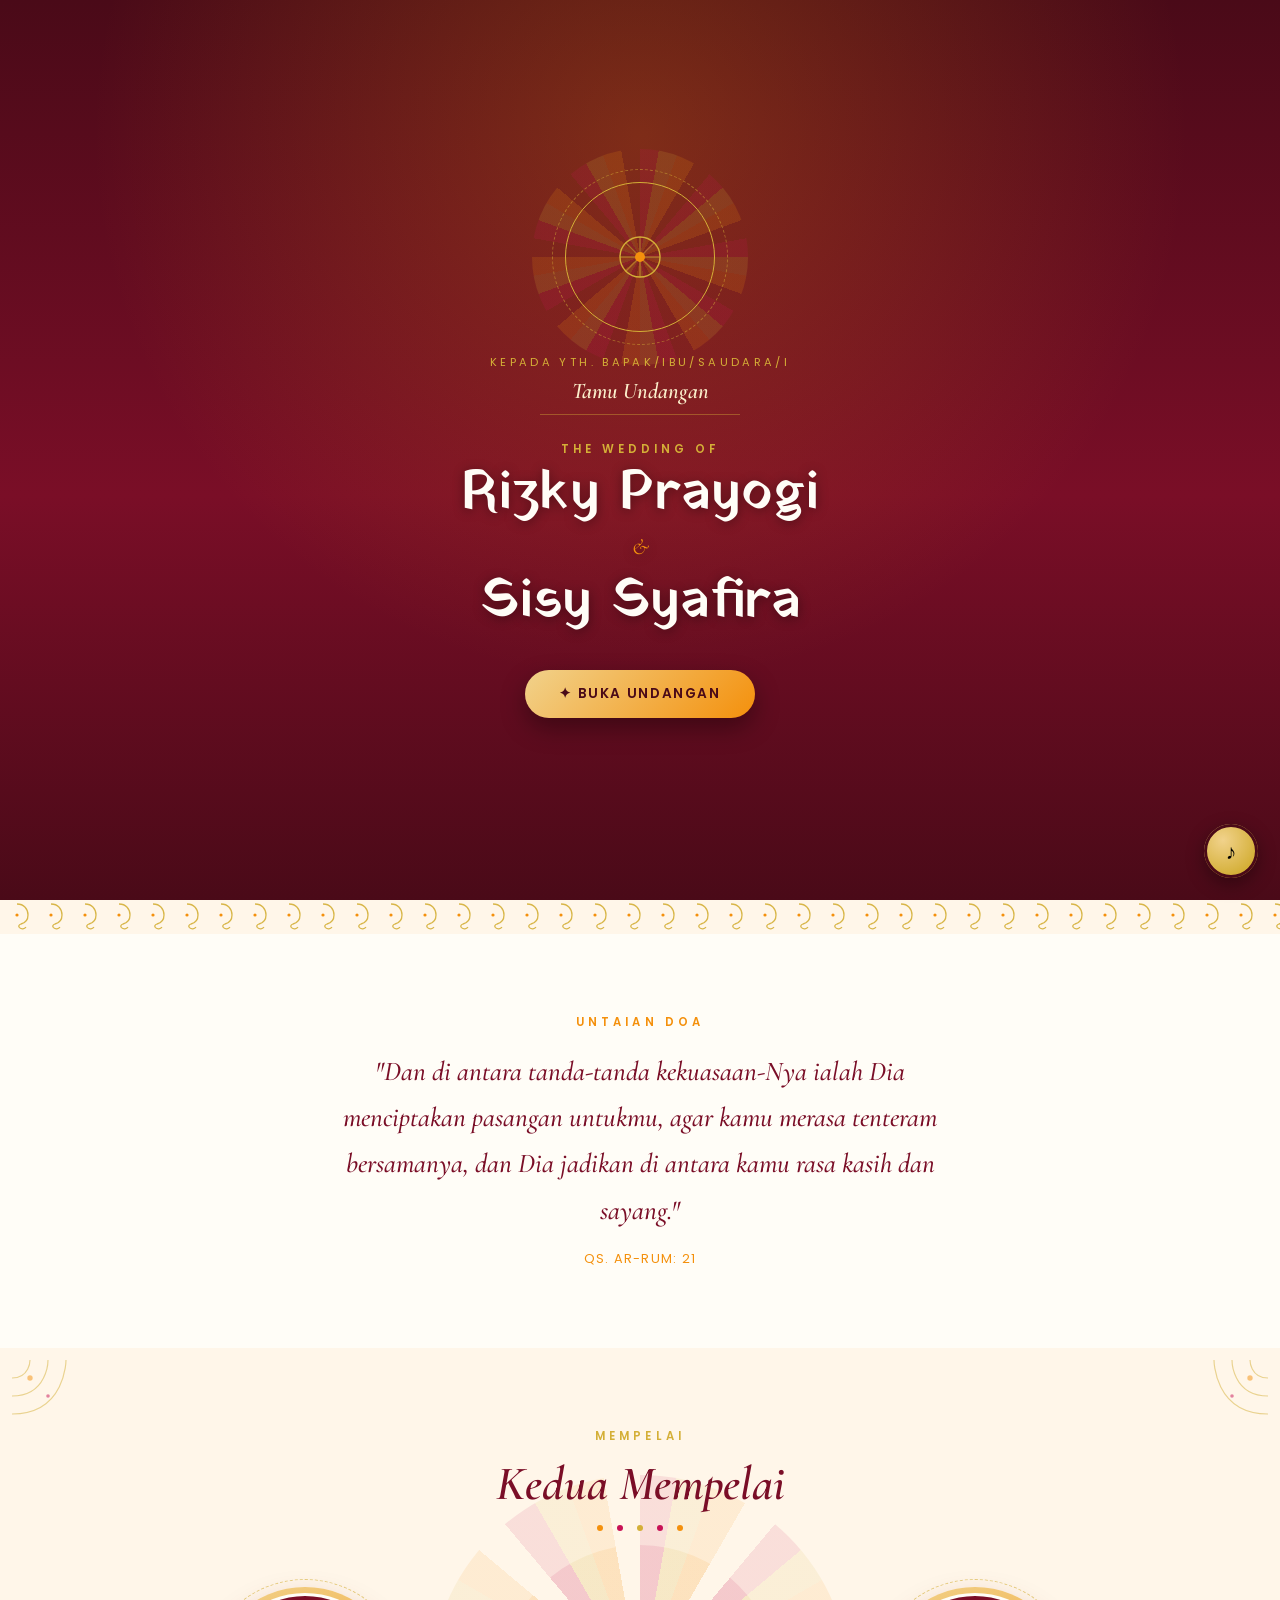
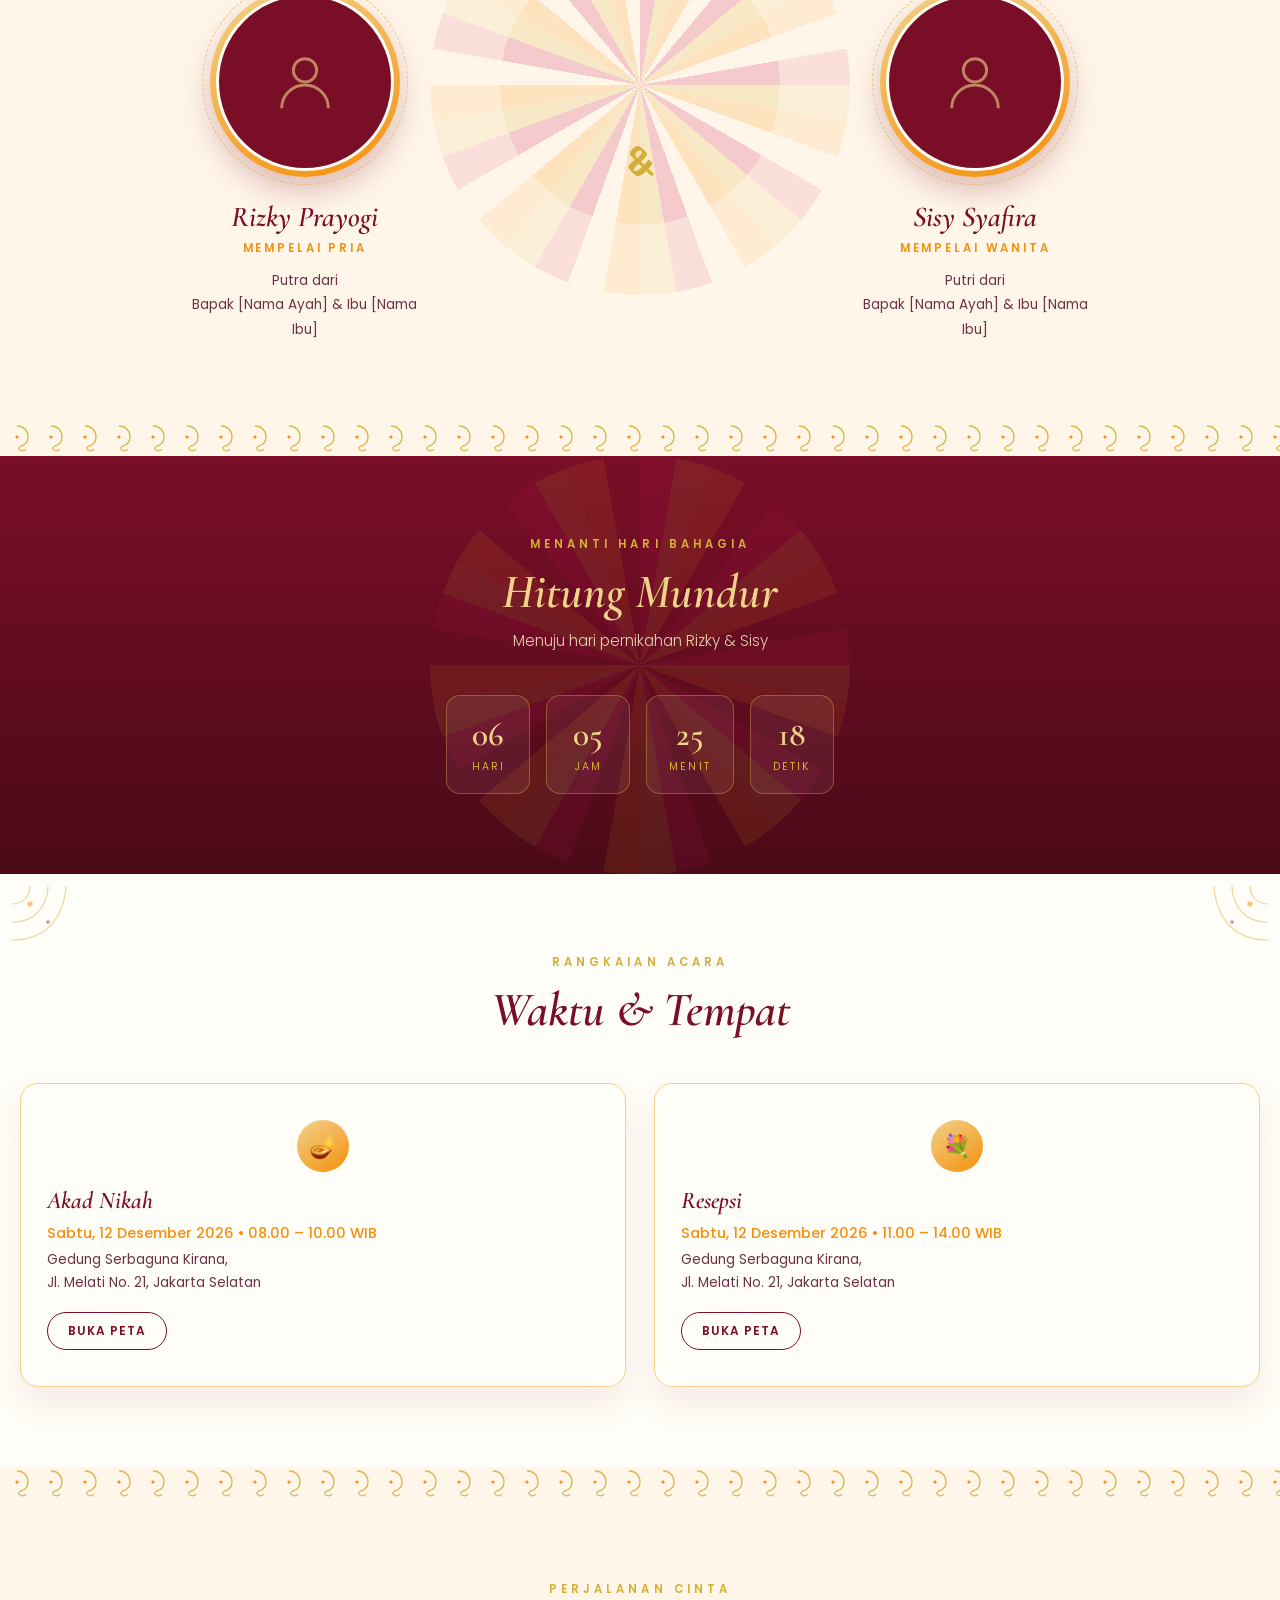
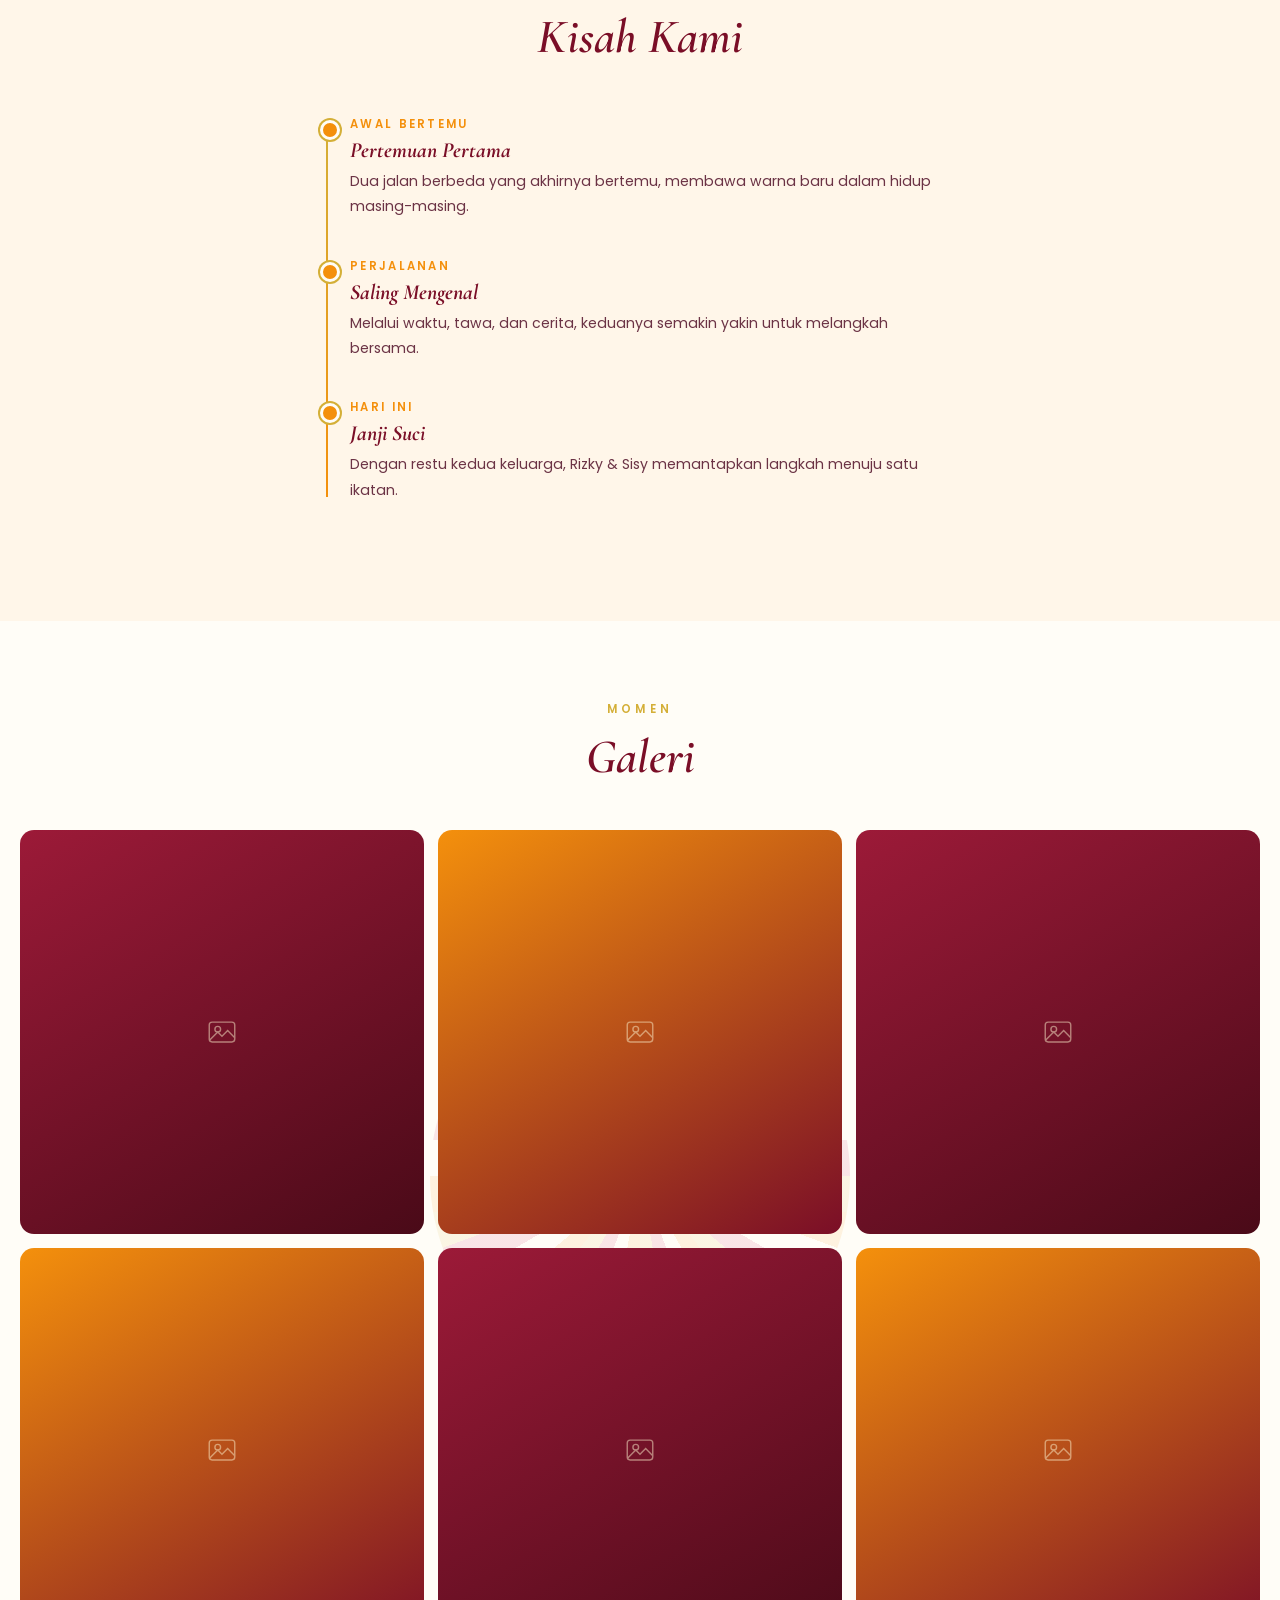
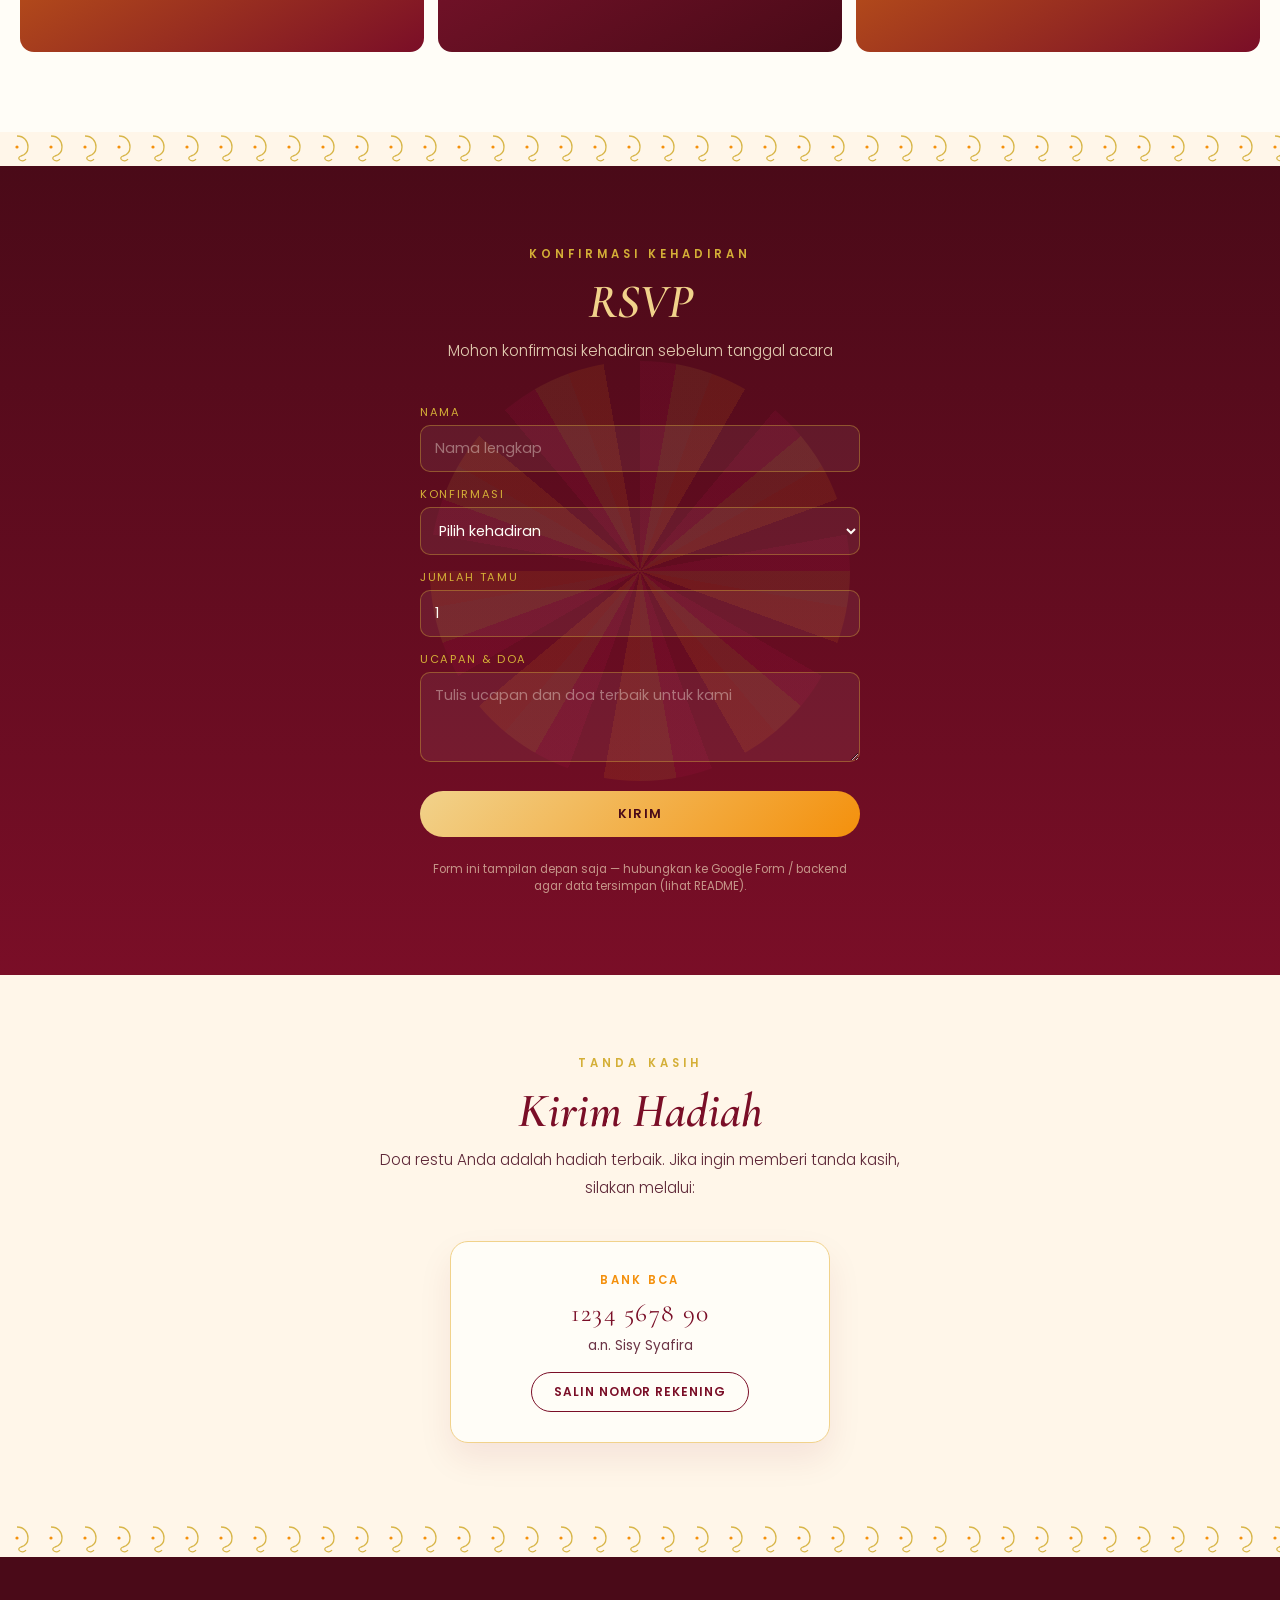
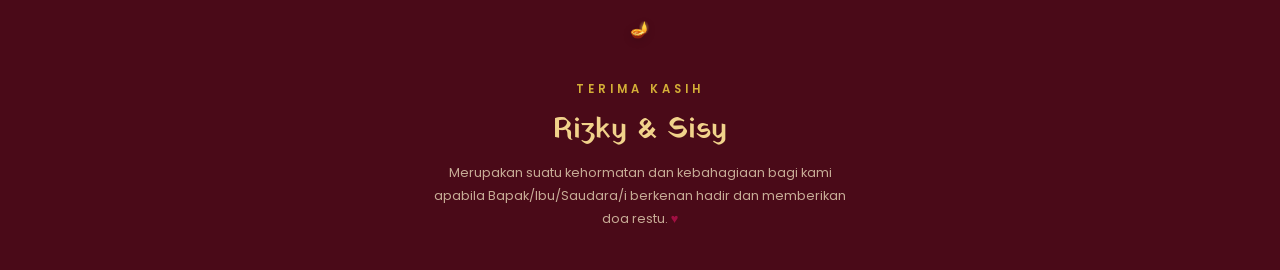
==== index.html @ d73c340f "syky" ====
<!DOCTYPE html>
<html lang="id">
<head>
<meta charset="UTF-8">
<meta name="viewport" content="width=device-width, initial-scale=1.0, maximum-scale=1.0, user-scalable=no">
<title>Rizky Prayogi & Sisy Syafira — The Wedding</title>
<meta name="description" content="Undangan pernikahan Rizky Prayogi & Sisy Syafira">

<!-- ============================================================
     CARA EDIT CEPAT — cari komentar "GANTI" di seluruh file ini
     untuk mengubah tanggal, lokasi, nama orang tua, foto, musik,
     rekening, dan nomor WhatsApp.
     ============================================================ -->

<link rel="preconnect" href="https://fonts.googleapis.com">
<link rel="preconnect" href="https://fonts.gstatic.com" crossorigin>
<link href="https://fonts.googleapis.com/css2?family=Cormorant+Garamond:ital,wght@0,400;0,500;0,600;1,500;1,600&family=Yatra+One&family=Poppins:wght@300;400;500;600&display=swap" rel="stylesheet">

<style>
  :root{
    --maroon-deep:#4A0A18;
    --maroon:#7A0E27;
    --maroon-light:#9C1A38;
    --gold:#D4AF37;
    --gold-light:#F1D28B;
    --gold-pale:#FBEFCB;
    --marigold:#F4900C;
    --magenta:#C81155;
    --cream:#FFF6E9;
    --ivory:#FFFDF7;
    --ink:#2B0A10;

    --font-display:'Cormorant Garamond', serif;
    --font-accent:'Yatra One', cursive;
    --font-body:'Poppins', sans-serif;
  }

  *{margin:0;padding:0;box-sizing:border-box;}

  html{scroll-behavior:smooth;}

  body{
    font-family:var(--font-body);
    background:var(--cream);
    color:var(--ink);
    overflow-x:hidden;
    -webkit-font-smoothing:antialiased;
  }

  body.locked{overflow:hidden;height:100vh;}

  a{color:inherit;text-decoration:none;}
  img{max-width:100%;display:block;}
  button{font-family:inherit;cursor:pointer;border:none;background:none;}

  /* ---------- decorative helpers ---------- */
  .eyebrow{
    font-family:var(--font-body);
    font-size:.72rem;
    letter-spacing:.35em;
    text-transform:uppercase;
    color:var(--gold);
    font-weight:600;
  }

  .divider{
    width:100%;
    height:26px;
    background-repeat:repeat-x;
    background-size:52px 26px;
    background-image:url("data:image/svg+xml,%3Csvg xmlns='http://www.w3.org/2000/svg' width='52' height='26' viewBox='0 0 52 26'%3E%3Cpath d='M0 13c6-13 10-13 13 0s7 13 13 0 10-13 13 0 7 13 13 0' fill='none' stroke='%23D4AF37' stroke-width='1.4'/%3E%3Ccircle cx='13' cy='13' r='2' fill='%23D4AF37'/%3E%3Ccircle cx='39' cy='13' r='2' fill='%23D4AF37'/%3E%3C/svg%3E");
    opacity:.8;
  }

  .paisley-row{
    height:34px;
    background-repeat:repeat-x;
    background-size:34px 34px;
    background-image:url("data:image/svg+xml,%3Csvg xmlns='http://www.w3.org/2000/svg' width='34' height='34' viewBox='0 0 34 34'%3E%3Cpath d='M17 4c7 0 11 5 11 11 0 5-3 8-7 9-2 .6-3 2-1.5 3.6 2 2 5 1.4 6.5-.4' fill='none' stroke='%23D4AF37' stroke-width='1.3' opacity='.9'/%3E%3Ccircle cx='17' cy='15' r='1.6' fill='%23F4900C'/%3E%3C/svg%3E");
    animation:paisleyDrift 14s linear infinite;
  }
  @keyframes paisleyDrift{
    from{ background-position-x:0; }
    to{ background-position-x:340px; }
  }

  .lotus{
    width:64px;height:64px;margin:0 auto;
    filter:drop-shadow(0 2px 4px rgba(0,0,0,.15));
  }

  section{position:relative;padding:80px 20px;overflow:hidden;}
  .section-inner{max-width:900px;margin:0 auto;text-align:center;position:relative;z-index:1;}

  .section-title{
    font-family:var(--font-display);
    font-style:italic;
    font-weight:600;
    font-size:clamp(2rem,5vw,3rem);
    color:var(--maroon);
    margin:10px 0 6px;
  }

  .section-sub{
    max-width:560px;margin:0 auto;
    font-size:.95rem;line-height:1.8;
    color:#5c2536;
    font-weight:300;
  }

  /* mandala corner ornaments used across sections */
  .corner{
    position:absolute;width:90px;height:90px;opacity:.5;pointer-events:none;
    background-repeat:no-repeat;background-size:contain;
    background-image:url("data:image/svg+xml,%3Csvg xmlns='http://www.w3.org/2000/svg' viewBox='0 0 100 100'%3E%3Cg fill='none' stroke='%23D4AF37' stroke-width='1.3'%3E%3Cpath d='M0 20 C 20 20 20 0 20 0'/%3E%3Cpath d='M0 40 C 40 40 40 0 40 0'/%3E%3Cpath d='M0 60 C 60 60 60 0 60 0'/%3E%3Ccircle cx='20' cy='20' r='3' fill='%23F4900C' stroke='none'/%3E%3Ccircle cx='40' cy='40' r='2' fill='%23C81155' stroke='none'/%3E%3C/g%3E%3C/svg%3E");
  }
  .corner.tl{top:12px;left:12px;}
  .corner.tr{top:12px;right:12px;transform:scaleX(-1);}
  .corner.bl{bottom:12px;left:12px;transform:scaleY(-1);}
  .corner.br{bottom:12px;right:12px;transform:scale(-1,-1);}

  /* ============================================================
     FALLING HEARTS / PETALS EFFECT
     ============================================================ */
  #hearts-container{
    position:fixed;inset:0;
    pointer-events:none;
    z-index:9999;
    overflow:hidden;
  }
  .heart{
    position:absolute;
    top:-40px;
    width:14px;height:14px;
    opacity:.9;
    animation-name:fall, sway;
    animation-timing-function:linear, ease-in-out;
    animation-iteration-count:1, infinite;
    will-change:transform;
    filter:drop-shadow(0 0 4px currentColor);
  }
  .heart.spark-star{
    border-radius:50%;
    background:radial-gradient(circle, #fff 0%, var(--gold-light) 40%, transparent 70%) !important;
  }
  .heart.spark-star::before,
  .heart.spark-star::after{content:none;}

  /* marigold petal particle */
  .heart.petal{
    border-radius:0 60% 0 60%;
    background:radial-gradient(circle at 35% 35%, #FFD37A, var(--marigold) 70%) !important;
  }
  .heart.petal::before,
  .heart.petal::after{content:none;}
  .heart::before,
  .heart::after{
    content:"";
    position:absolute;
    width:8px;height:13px;
    border-radius:8px 8px 0 0;
    background:inherit;
  }
  .heart::before{left:7px;transform:rotate(-45deg);transform-origin:0 100%;}
  .heart::after{left:0;transform:rotate(45deg);transform-origin:100% 100%;}

  @keyframes fall{
    from{ transform:translateY(-5vh) rotate(0deg); }
    to{ transform:translateY(105vh) rotate(360deg); }
  }
  @keyframes sway{
    0%,100%{ margin-left:0; }
    50%{ margin-left:40px; }
  }

  /* ============================================================
     MUSIC TOGGLE
     ============================================================ */
  #music-toggle{
    position:fixed;
    bottom:22px;right:22px;
    width:54px;height:54px;
    border-radius:50%;
    background:radial-gradient(circle at 35% 30%, var(--gold-light), var(--gold) 70%);
    box-shadow:0 6px 18px rgba(0,0,0,.35), 0 0 0 3px var(--maroon-deep) inset;
    display:flex;align-items:center;justify-content:center;
    font-size:1.3rem;
    z-index:10000;
    animation:spin 6s linear infinite;
    animation-play-state:paused;
  }
  #music-toggle.playing{animation-play-state:running;}
  @keyframes spin{ from{transform:rotate(0)} to{transform:rotate(360deg)} }

  /* ============================================================
     COVER / OPENING SCREEN
     ============================================================ */
  #cover{
    position:fixed;inset:0;
    z-index:9998;
    display:flex;flex-direction:column;align-items:center;justify-content:center;
    text-align:center;
    padding:32px;
    background:
      radial-gradient(circle at 50% 15%, rgba(244,144,12,.25), transparent 55%),
      linear-gradient(180deg, var(--maroon-deep), var(--maroon) 55%, var(--maroon-deep));
    color:var(--gold-pale);
    transition:opacity .9s ease, visibility .9s ease;
  }
  #cover.hidden{opacity:0;visibility:hidden;pointer-events:none;}

  #cover .ring{
    width:150px;height:150px;border-radius:50%;
    border:1.5px solid var(--gold);
    display:flex;align-items:center;justify-content:center;
    margin-bottom:22px;
    position:relative;
  }
  #cover .ring::before{
    content:"";position:absolute;inset:-14px;
    border:1px dashed rgba(212,175,55,.5);
    border-radius:50%;
    animation:spin 30s linear infinite;
  }
  #cover .ring::after{
    content:"";position:absolute;inset:-34px;
    border-radius:50%;
    background:repeating-conic-gradient(from 0deg,
      rgba(200,17,85,.16) 0deg 10deg,
      rgba(212,175,55,.16) 10deg 20deg,
      rgba(244,144,12,.16) 20deg 30deg,
      transparent 30deg 40deg);
    animation:spin 40s linear infinite reverse;
    z-index:-1;
  }
  #cover .ring svg{width:64px;height:64px;animation:flicker 2.4s ease-in-out infinite;}

  #cover .to-label{
    font-size:.7rem;letter-spacing:.3em;text-transform:uppercase;
    color:var(--gold);margin-bottom:6px;
  }
  #cover .guest-name{
    font-family:var(--font-display);font-style:italic;font-weight:600;
    font-size:1.4rem;margin-bottom:26px;
    border-bottom:1px solid rgba(212,175,55,.4);
    padding-bottom:10px;min-width:200px;
  }
  #cover .names{
    font-family:var(--font-accent);
    font-size:clamp(2rem,8vw,3.4rem);
    line-height:1.3;
    color:var(--ivory);
    text-shadow:0 2px 12px rgba(0,0,0,.4);
  }
  #cover .amp{
    display:block;font-family:var(--font-display);font-style:italic;
    color:var(--marigold);font-size:1.4rem;margin:4px 0;
  }
  #open-btn{
    margin-top:34px;
    padding:14px 34px;
    border-radius:999px;
    background:linear-gradient(135deg, var(--gold-light), var(--marigold));
    color:var(--maroon-deep);
    font-weight:600;font-size:.85rem;letter-spacing:.12em;text-transform:uppercase;
    box-shadow:0 10px 24px rgba(0,0,0,.35);
    display:inline-flex;align-items:center;gap:10px;
    transition:transform .25s ease, box-shadow .25s ease;
  }
  #open-btn{animation:pulseGlow 2.4s ease-in-out infinite;}
  #open-btn:hover{transform:translateY(-3px);box-shadow:0 14px 30px rgba(0,0,0,.4);}
  #open-btn:active{transform:translateY(0);}
  @keyframes pulseGlow{
    0%,100%{box-shadow:0 10px 24px rgba(0,0,0,.35), 0 0 0 0 rgba(244,144,12,.5);}
    50%{box-shadow:0 10px 24px rgba(0,0,0,.35), 0 0 0 10px rgba(244,144,12,0);}
  }

  /* ============================================================
     HERO
     ============================================================ */
  .hero{
    min-height:100vh;
    display:flex;flex-direction:column;align-items:center;justify-content:center;
    text-align:center;
    background:
      radial-gradient(circle at 50% 0%, rgba(244,144,12,.18), transparent 60%),
      linear-gradient(180deg, var(--maroon-deep) 0%, var(--maroon) 45%, var(--maroon-light) 100%);
    color:var(--gold-pale);
    padding:60px 20px;
    overflow:hidden;
  }
  .hero .garland{
    position:absolute;top:0;left:0;right:0;height:60px;
    background-repeat:repeat-x;background-size:40px 60px;
    background-image:url("data:image/svg+xml,%3Csvg xmlns='http://www.w3.org/2000/svg' width='40' height='60' viewBox='0 0 40 60'%3E%3Cpath d='M0 0 Q 20 30 40 0' fill='none' stroke='%23D4AF37' stroke-width='1.5'/%3E%3Ccircle cx='20' cy='22' r='7' fill='%23F4900C'/%3E%3Ccircle cx='0' cy='2' r='4' fill='%23F4900C'/%3E%3Ccircle cx='40' cy='2' r='4' fill='%23F4900C'/%3E%3C/svg%3E");
    opacity:.9;
    transform-origin:top center;
    animation:garlandSway 4.5s ease-in-out infinite;
  }
  @keyframes garlandSway{
    0%,100%{ transform:scaleY(1) translateY(0); }
    50%{ transform:scaleY(1.06) translateY(3px); }
  }
  .hero .eyebrow{color:var(--gold);}
  .hero h1{
    font-family:var(--font-accent);
    font-size:clamp(2.6rem,9vw,4.6rem);
    line-height:1.25;
    margin:14px 0;
    color:var(--ivory);
    text-shadow:0 3px 18px rgba(0,0,0,.45);
  }
  .hero .amp{
    display:block;font-family:var(--font-display);font-style:italic;color:var(--marigold);
    font-size:1.6rem;
  }

  /* shimmer gold text */
  .shimmer{
    background:linear-gradient(90deg, var(--gold-light) 20%, #fff 42%, var(--marigold) 55%, var(--gold-light) 80%);
    background-size:220% auto;
    -webkit-background-clip:text;background-clip:text;
    -webkit-text-fill-color:transparent;
    animation:shimmer 5s linear infinite;
  }
  @keyframes shimmer{
    to{background-position:-220% center;}
  }

  /* hero entrance stagger */
  .hero .eyebrow.reveal{transition-delay:.1s;}
  .hero h1.reveal{transition-delay:.25s;}
  .hero .sub.reveal{transition-delay:.45s;}
  .hero .date-pill.reveal{transition-delay:.6s;}

  /* floating sparkles inside hero */
  .hero .spark{
    position:absolute;border-radius:50%;
    background:radial-gradient(circle, var(--gold-light) 0%, var(--marigold) 45%, transparent 70%);
    opacity:0;
    animation:twinkle 3.4s ease-in-out infinite;
    pointer-events:none;
  }
  @keyframes twinkle{
    0%,100%{opacity:0;transform:scale(.4);}
    50%{opacity:.9;transform:scale(1);}
  }

  /* rotating mandala glow behind hero */
  .hero .mandala-glow{
    position:absolute;top:50%;left:50%;
    width:min(680px,140vw);height:min(680px,140vw);
    transform:translate(-50%,-50%);
    background:repeating-conic-gradient(from 0deg, rgba(212,175,55,.10) 0deg 8deg, transparent 8deg 20deg);
    border-radius:50%;
    animation:spin 90s linear infinite;
    pointer-events:none;
  }

  /* colourful rotating rangoli, used as section accent */
  .rangoli{
    position:absolute;
    width:420px;height:420px;
    border-radius:50%;
    top:50%;left:50%;transform:translate(-50%,-50%);
    background:
      repeating-conic-gradient(from 0deg,
        rgba(200,17,85,.10) 0deg 10deg,
        rgba(212,175,55,.10) 10deg 20deg,
        rgba(244,144,12,.10) 20deg 30deg,
        transparent 30deg 40deg);
    animation:spin 70s linear infinite;
    pointer-events:none;
    z-index:0;
  }
  .rangoli.reverse{animation-direction:reverse;width:280px;height:280px;}

  /* flickering diya flame */
  .flame{
    display:inline-block;
    animation:flicker 1.6s ease-in-out infinite;
    transform-origin:50% 90%;
  }
  @keyframes flicker{
    0%,100%{ transform:scale(1) rotate(0deg); filter:brightness(1); }
    25%{ transform:scale(1.05) rotate(-2deg); filter:brightness(1.15); }
    50%{ transform:scale(.97) rotate(1deg); filter:brightness(.95); }
    75%{ transform:scale(1.04) rotate(2deg); filter:brightness(1.1); }
  }

  /* bindi dot row */
  .bindi-row{
    display:flex;justify-content:center;gap:14px;
    margin:0 auto;padding:6px 0;
    position:relative;z-index:1;
  }
  .bindi-row span{
    width:6px;height:6px;border-radius:50%;
    background:var(--marigold);
    animation:bindiPulse 2.2s ease-in-out infinite;
  }
  .bindi-row span:nth-child(2n){background:var(--magenta);animation-delay:.3s;}
  .bindi-row span:nth-child(3n){background:var(--gold);animation-delay:.6s;}
  @keyframes bindiPulse{
    0%,100%{ opacity:.4; transform:scale(.8); }
    50%{ opacity:1; transform:scale(1.2); }
  }
  .hero .sub{
    font-weight:300;font-size:.95rem;letter-spacing:.05em;color:var(--gold-pale);
    margin-top:6px;
  }
  .hero .date-pill{
    margin-top:34px;
    padding:12px 28px;
    border:1px solid var(--gold);
    border-radius:999px;
    font-size:.85rem;letter-spacing:.08em;
    color:var(--gold-light);
  }
  .hero .scroll-cue{
    position:absolute;bottom:26px;left:50%;transform:translateX(-50%);
    font-size:.7rem;letter-spacing:.3em;text-transform:uppercase;color:var(--gold);
    display:flex;flex-direction:column;align-items:center;gap:8px;
  }
  .hero .scroll-cue span.line{
    width:1px;height:30px;background:linear-gradient(var(--gold), transparent);
    animation:pulseLine 1.8s ease-in-out infinite;
  }
  @keyframes pulseLine{0%,100%{opacity:.3}50%{opacity:1}}

  /* ============================================================
     QUOTE
     ============================================================ */
  .quote{background:var(--ivory);}
  .quote blockquote{
    font-family:var(--font-display);font-style:italic;font-weight:500;
    font-size:clamp(1.2rem,3vw,1.7rem);
    color:var(--maroon);
    line-height:1.7;
    max-width:640px;margin:18px auto 0;
  }
  .quote cite{
    display:block;margin-top:16px;font-style:normal;font-size:.8rem;
    color:var(--marigold);letter-spacing:.1em;text-transform:uppercase;
  }

  /* ============================================================
     COUPLE
     ============================================================ */
  .couple{background:var(--cream);}
  .couple-grid{
    display:grid;grid-template-columns:1fr auto 1fr;gap:36px;
    align-items:center;margin-top:50px;
    position:relative;z-index:1;
  }
  .couple-card{
    display:flex;flex-direction:column;align-items:center;text-align:center;
  }
  .photo-frame{
    width:190px;height:190px;border-radius:50%;
    background:linear-gradient(160deg, var(--gold-light), var(--marigold));
    padding:6px;
    box-shadow:0 14px 30px rgba(122,14,39,.25);
    margin-bottom:22px;
    transition:transform .45s ease, box-shadow .45s ease;
    position:relative;
  }
  .photo-frame::before{
    content:"";position:absolute;inset:-8px;border-radius:50%;
    border:1px dashed rgba(212,175,55,.6);
    animation:spin 24s linear infinite;
  }
  .photo-frame:hover{
    transform:translateY(-6px) rotate(-3deg) scale(1.03);
    box-shadow:0 22px 40px rgba(122,14,39,.35);
  }
  .photo-frame .inner{
    width:100%;height:100%;border-radius:50%;
    background:var(--maroon);
    display:flex;align-items:center;justify-content:center;
    overflow:hidden;
    border:3px solid var(--ivory);
  }
  .photo-frame .inner img{width:100%;height:100%;object-fit:cover;}
  .photo-frame .inner svg{width:70px;height:70px;opacity:.6;}
  .couple-card h3{
    font-family:var(--font-display);font-style:italic;font-weight:600;
    font-size:1.8rem;color:var(--maroon);
  }
  .couple-card .role{
    font-size:.72rem;letter-spacing:.25em;text-transform:uppercase;color:var(--marigold);
    margin:6px 0 12px;font-weight:600;
  }
  .couple-card p{font-size:.85rem;color:#6b3345;line-height:1.8;max-width:240px;}
  .couple-mid{
    font-family:var(--font-accent);font-size:2.6rem;color:var(--gold);
  }

  /* ============================================================
     COUNTDOWN
     ============================================================ */
  .countdown{
    background:linear-gradient(180deg, var(--maroon), var(--maroon-deep));
    color:var(--gold-pale);
  }
  .countdown .section-sub{color:var(--gold-pale);opacity:.85;}
  .timer{
    display:flex;justify-content:center;gap:16px;flex-wrap:wrap;
    margin-top:40px;
    position:relative;z-index:1;
  }
  .timer .box{
    background:rgba(255,255,255,.06);
    border:1px solid rgba(212,175,55,.4);
    border-radius:14px;
    padding:18px 22px;
    min-width:84px;
    transition:transform .35s ease, box-shadow .35s ease, border-color .35s ease;
  }
  .timer .box:hover{
    transform:translateY(-5px);
    border-color:var(--gold-light);
    box-shadow:0 12px 26px rgba(212,175,55,.25);
  }
  .timer .box .num{
    font-family:var(--font-display);font-weight:600;font-size:2.1rem;color:var(--gold-light);
  }
  .timer .box .lbl{
    font-size:.65rem;letter-spacing:.2em;text-transform:uppercase;color:var(--gold);
    margin-top:4px;
  }

  /* ============================================================
     EVENTS
     ============================================================ */
  .events{background:var(--ivory);}
  .event-grid{
    display:grid;grid-template-columns:1fr 1fr;gap:28px;margin-top:44px;
    position:relative;z-index:1;
  }
  .event-card{
    background:var(--ivory);
    border:1px solid var(--gold-light);
    border-radius:18px;
    padding:36px 26px;
    box-shadow:0 16px 34px rgba(122,14,39,.08);
    position:relative;
    transition:transform .4s ease, box-shadow .4s ease;
  }
  .event-card:hover{
    transform:translateY(-8px);
    box-shadow:0 24px 44px rgba(122,14,39,.18);
  }
  .event-card .icon{transition:transform .4s ease;}
  .event-card:hover .icon{transform:scale(1.15) rotate(-6deg);}
  .event-card .icon{
    width:52px;height:52px;margin:0 auto 14px;
    border-radius:50%;
    background:linear-gradient(145deg, var(--gold-light), var(--marigold));
    display:flex;align-items:center;justify-content:center;
    font-size:1.4rem;
  }
  .event-card h4{
    font-family:var(--font-display);font-style:italic;font-weight:600;
    font-size:1.5rem;color:var(--maroon);margin-bottom:8px;
  }
  .event-card .when{font-weight:500;color:var(--marigold);font-size:.9rem;margin-bottom:4px;}
  .event-card .where{font-size:.85rem;color:#6b3345;line-height:1.7;margin-bottom:18px;}
  .map-btn{
    display:inline-block;padding:9px 20px;border-radius:999px;
    border:1px solid var(--maroon);color:var(--maroon);font-size:.75rem;
    letter-spacing:.08em;text-transform:uppercase;font-weight:600;
    transition:.2s ease;
  }
  .map-btn:hover{background:var(--maroon);color:var(--ivory);}

  /* ============================================================
     STORY
     ============================================================ */
  .story{background:var(--cream);}
  .story-line{
    max-width:640px;margin:50px auto 0;position:relative;z-index:1;
    padding-left:30px;text-align:left;
  }
  .story-line::before{
    content:"";position:absolute;left:6px;top:6px;bottom:6px;width:2px;
    background:linear-gradient(var(--gold), var(--marigold));
  }
  .story-item{position:relative;margin-bottom:38px;}
  .story-item::before{
    content:"";position:absolute;left:-30px;top:4px;width:14px;height:14px;
    border-radius:50%;background:var(--marigold);border:3px solid var(--ivory);
    box-shadow:0 0 0 2px var(--gold);
  }
  .story-item .yr{font-size:.72rem;letter-spacing:.2em;color:var(--marigold);font-weight:600;text-transform:uppercase;}
  .story-item h5{font-family:var(--font-display);font-style:italic;font-size:1.35rem;color:var(--maroon);margin:4px 0 6px;}
  .story-item p{font-size:.88rem;color:#6b3345;line-height:1.8;}

  /* ============================================================
     GALLERY
     ============================================================ */
  .gallery{background:var(--ivory);}
  .gallery-grid{
    display:grid;grid-template-columns:repeat(3,1fr);gap:14px;margin-top:44px;
    position:relative;z-index:1;
  }
  .gallery-grid .g-item{
    aspect-ratio:1/1;border-radius:14px;overflow:hidden;
    background:linear-gradient(150deg, var(--maroon-light), var(--maroon-deep));
    display:flex;align-items:center;justify-content:center;
    position:relative;
    transition:transform .4s ease, box-shadow .4s ease;
  }
  .gallery-grid .g-item::after{
    content:"";position:absolute;inset:0;border-radius:14px;
    box-shadow:inset 0 0 0 0 rgba(212,175,55,0);
    transition:box-shadow .4s ease;
  }
  .gallery-grid .g-item:hover{
    transform:translateY(-6px) scale(1.03);
    box-shadow:0 18px 32px rgba(122,14,39,.3);
  }
  .gallery-grid .g-item:hover::after{
    box-shadow:inset 0 0 0 3px var(--gold-light);
  }
  .gallery-grid .g-item img{width:100%;height:100%;object-fit:cover;transition:transform .5s ease;}
  .gallery-grid .g-item:hover img{transform:scale(1.12);}
  .gallery-grid .g-item svg{width:34px;height:34px;opacity:.5;transition:transform .4s ease;}
  .gallery-grid .g-item:hover svg{transform:scale(1.15);}
  .gallery-grid .g-item:nth-child(2n){background:linear-gradient(150deg, var(--marigold), var(--maroon));}

  /* ============================================================
     RSVP
     ============================================================ */
  .rsvp{background:linear-gradient(180deg, var(--maroon-deep), var(--maroon));color:var(--gold-pale);}
  .rsvp .section-sub{color:var(--gold-pale);opacity:.85;}
  .rsvp form{
    max-width:440px;margin:40px auto 0;
    display:flex;flex-direction:column;gap:14px;
    text-align:left;
  }
  .rsvp label{font-size:.7rem;letter-spacing:.15em;text-transform:uppercase;color:var(--gold);margin-bottom:4px;display:block;}
  .rsvp input, .rsvp select, .rsvp textarea{
    width:100%;padding:12px 14px;border-radius:10px;
    border:1px solid rgba(212,175,55,.4);
    background:rgba(255,255,255,.06);
    color:var(--ivory);font-family:inherit;font-size:.9rem;
  }
  .rsvp input::placeholder, .rsvp textarea::placeholder{color:rgba(255,246,233,.4);}
  .rsvp textarea{resize:vertical;min-height:90px;}
  .rsvp button[type="submit"]{
    margin-top:8px;padding:14px;border-radius:999px;
    background:linear-gradient(135deg, var(--gold-light), var(--marigold));
    color:var(--maroon-deep);font-weight:600;letter-spacing:.1em;text-transform:uppercase;font-size:.8rem;
    transition:transform .2s ease;
  }
  .rsvp button[type="submit"]:hover{transform:translateY(-2px);}
  .rsvp .note{font-size:.72rem;opacity:.6;margin-top:10px;text-align:center;}
  #rsvp-msg{
    margin-top:14px;text-align:center;font-size:.85rem;color:var(--gold-light);
    display:none;
  }

  /* ============================================================
     GIFT
     ============================================================ */
  .gift{background:var(--cream);}
  .gift-card{
    max-width:380px;margin:40px auto 0;
    background:var(--ivory);border:1px solid var(--gold-light);
    border-radius:18px;padding:30px;
    box-shadow:0 16px 34px rgba(122,14,39,.08);
    position:relative;z-index:1;
  }
  .gift-card .bank{font-size:.72rem;letter-spacing:.2em;text-transform:uppercase;color:var(--marigold);font-weight:600;}
  .gift-card .acc{font-family:var(--font-display);font-size:1.6rem;color:var(--maroon);margin:8px 0;letter-spacing:.05em;}
  .gift-card .an{font-size:.85rem;color:#6b3345;margin-bottom:16px;}
  .copy-btn{
    padding:10px 22px;border-radius:999px;border:1px solid var(--maroon);
    color:var(--maroon);font-size:.75rem;letter-spacing:.08em;text-transform:uppercase;font-weight:600;
  }
  .copy-btn:hover{background:var(--maroon);color:var(--ivory);}

  /* ============================================================
     FOOTER
     ============================================================ */
  footer{
    background:var(--maroon-deep);color:var(--gold-pale);
    text-align:center;padding:60px 20px 40px;
  }
  footer .names{font-family:var(--font-accent);font-size:1.8rem;color:var(--gold-light);margin:10px 0;}
  footer p{font-size:.8rem;opacity:.7;max-width:420px;margin:0 auto;line-height:1.8;}
  footer .heart-ico{color:var(--magenta);}

  /* reveal-on-scroll */
  .reveal{opacity:0;transform:translateY(28px);transition:opacity .8s ease, transform .8s ease;}
  .reveal.in{opacity:1;transform:translateY(0);}

  @media (prefers-reduced-motion: reduce){
    .heart, #music-toggle, .story-line::before, .scroll-cue span.line,
    .rangoli, .flame, .bindi-row span, .paisley-row, .hero .garland,
    .hero .mandala-glow, #cover .ring::after, #cover .ring svg, #open-btn{
      animation:none !important;
    }
    .reveal{transition:none;opacity:1;transform:none;}
  }

  /* ============================================================
     RESPONSIVE
     ============================================================ */
  @media (max-width:820px){
    .couple-grid{grid-template-columns:1fr;gap:26px;}
    .couple-mid{transform:rotate(90deg);}
    .event-grid{grid-template-columns:1fr;}
  }
  @media (max-width:520px){
    section{padding:60px 16px;}
    .gallery-grid{grid-template-columns:repeat(2,1fr);}
    .timer .box{min-width:70px;padding:14px 16px;}
    .timer .box .num{font-size:1.6rem;}
  }
</style>
</head>
<body class="locked">

<!-- ============================================================
     FALLING HEARTS LAYER
     ============================================================ -->
<div id="hearts-container"></div>

<!-- ============================================================
     MUSIC TOGGLE  (GANTI: letakkan file musik kamu di /assets/music.mp3)
     ============================================================ -->
<audio id="bg-music" loop preload="none">
  <source src="music.mp3" type="audio/mpeg">
</audio>
<button id="music-toggle" aria-label="Putar atau jeda musik">♪</button>

<!-- ============================================================
     COVER
     ============================================================ -->
<div id="cover">
  <div class="ring">
    <svg viewBox="0 0 64 64" fill="none" stroke="#D4AF37" stroke-width="1.4">
      <circle cx="32" cy="32" r="20"/>
      <path d="M32 12v40M12 32h40M18 18l28 28M46 18L18 46" opacity=".5"/>
      <circle cx="32" cy="32" r="5" fill="#F4900C" stroke="none"/>
    </svg>
  </div>
  <div class="to-label">Kepada Yth. Bapak/Ibu/Saudara/i</div>
  <div class="guest-name" id="guest-name">Tamu Undangan</div>
  <div class="eyebrow">The Wedding Of</div>
  <div class="names">
    Rizky Prayogi
    <span class="amp">&</span>
    Sisy Syafira
  </div>
  <button id="open-btn">✦ Buka Undangan</button>
</div>

<!-- ============================================================
     MAIN CONTENT
     ============================================================ -->
<main id="main-content">

  <!-- HERO -->
  <section class="hero" id="hero-section">
    <div class="mandala-glow" id="hero-parallax"></div>
    <div class="garland"></div>
    <div class="spark" style="top:18%;left:12%;width:10px;height:10px;animation-delay:.2s;"></div>
    <div class="spark" style="top:30%;left:82%;width:14px;height:14px;animation-delay:1.1s;"></div>
    <div class="spark" style="top:65%;left:8%;width:8px;height:8px;animation-delay:1.9s;"></div>
    <div class="spark" style="top:70%;left:88%;width:12px;height:12px;animation-delay:.7s;"></div>
    <div class="spark" style="top:12%;left:50%;width:9px;height:9px;animation-delay:2.4s;"></div>
    <div class="spark" style="top:85%;left:45%;width:11px;height:11px;animation-delay:1.5s;"></div>
    <div class="eyebrow reveal">Undangan Pernikahan</div>
    <h1 class="reveal">
      <span class="shimmer">Rizky Prayogi</span>
      <span class="amp">&</span>
      <span class="shimmer">Sisy Syafira</span>
    </h1>
    <div class="sub reveal">Dua hati, satu janji, dirangkai dalam warna dan cerita India</div>
    <!-- GANTI tanggal & lokasi ringkas di bawah -->
    <div class="date-pill reveal">Sabtu, 12 Desember 2026 • Jakarta</div>
    <div class="scroll-cue"><span class="line"></span>Scroll</div>
  </section>

  <!-- QUOTE -->
  <div class="paisley-row"></div>
  <section class="quote">
    <div class="section-inner reveal">
      <div class="eyebrow" style="color:var(--marigold)">Untaian Doa</div>
      <blockquote>
        "Dan di antara tanda-tanda kekuasaan-Nya ialah Dia menciptakan pasangan untukmu,
        agar kamu merasa tenteram bersamanya, dan Dia jadikan di antara kamu rasa kasih dan sayang."
      </blockquote>
      <cite>QS. Ar-Rum: 21</cite>
    </div>
  </section>

  <!-- COUPLE -->
  <section class="couple">
    <div class="rangoli"></div>
    <div class="rangoli reverse"></div>
    <div class="corner tl"></div><div class="corner tr"></div>
    <div class="section-inner reveal">
      <div class="eyebrow">Mempelai</div>
      <h2 class="section-title">Kedua Mempelai</h2>
      <div class="bindi-row"><span></span><span></span><span></span><span></span><span></span></div>
    </div>
    <div class="couple-grid reveal">
      <div class="couple-card">
        <div class="photo-frame"><div class="inner">
          <!-- GANTI: <img src="rizky.jpg" alt="Rizky Prayogi"> -->
          <svg viewBox="0 0 24 24" fill="none" stroke="#F1D28B" stroke-width="1"><circle cx="12" cy="8" r="4"/><path d="M4 21c0-4.4 3.6-8 8-8s8 3.6 8 8"/></svg>
        </div></div>
        <h3>Rizky Prayogi</h3>
        <div class="role">Mempelai Pria</div>
        <!-- GANTI nama orang tua -->
        <p>Putra dari<br>Bapak [Nama Ayah] &amp; Ibu [Nama Ibu]</p>
      </div>
      <div class="couple-mid">&</div>
      <div class="couple-card">
        <div class="photo-frame"><div class="inner">
          <!-- GANTI: <img src="sisy.jpg" alt="Sisy Syafira"> -->
          <svg viewBox="0 0 24 24" fill="none" stroke="#F1D28B" stroke-width="1"><circle cx="12" cy="8" r="4"/><path d="M4 21c0-4.4 3.6-8 8-8s8 3.6 8 8"/></svg>
        </div></div>
        <h3>Sisy Syafira</h3>
        <div class="role">Mempelai Wanita</div>
        <!-- GANTI nama orang tua -->
        <p>Putri dari<br>Bapak [Nama Ayah] &amp; Ibu [Nama Ibu]</p>
      </div>
    </div>
  </section>

  <!-- COUNTDOWN -->
  <div class="paisley-row"></div>
  <section class="countdown">
    <div class="rangoli"></div>
    <div class="section-inner reveal">
      <div class="eyebrow">Menanti Hari Bahagia</div>
      <h2 class="section-title" style="color:var(--gold-light)">Hitung Mundur</h2>
      <p class="section-sub">Menuju hari pernikahan Rizky &amp; Sisy</p>
      <div class="timer" id="timer">
        <div class="box"><div class="num" id="cd-days">00</div><div class="lbl">Hari</div></div>
        <div class="box"><div class="num" id="cd-hours">00</div><div class="lbl">Jam</div></div>
        <div class="box"><div class="num" id="cd-mins">00</div><div class="lbl">Menit</div></div>
        <div class="box"><div class="num" id="cd-secs">00</div><div class="lbl">Detik</div></div>
      </div>
    </div>
  </section>

  <!-- EVENTS -->
  <section class="events">
    <div class="corner tl"></div><div class="corner tr"></div>
    <div class="section-inner reveal">
      <div class="eyebrow">Rangkaian Acara</div>
      <h2 class="section-title">Waktu &amp; Tempat</h2>
    </div>
    <div class="event-grid reveal">
      <div class="event-card">
        <div class="icon"><span class="flame">🪔</span></div>
        <h4>Akad Nikah</h4>
        <!-- GANTI tanggal, jam, dan alamat -->
        <div class="when">Sabtu, 12 Desember 2026 • 08.00 – 10.00 WIB</div>
        <div class="where">Gedung Serbaguna Kirana,<br>Jl. Melati No. 21, Jakarta Selatan</div>
        <a class="map-btn" href="#" target="_blank" rel="noopener">Buka Peta</a>
      </div>
      <div class="event-card">
        <div class="icon">💐</div>
        <h4>Resepsi</h4>
        <!-- GANTI tanggal, jam, dan alamat -->
        <div class="when">Sabtu, 12 Desember 2026 • 11.00 – 14.00 WIB</div>
        <div class="where">Gedung Serbaguna Kirana,<br>Jl. Melati No. 21, Jakarta Selatan</div>
        <a class="map-btn" href="#" target="_blank" rel="noopener">Buka Peta</a>
      </div>
    </div>
  </section>

  <!-- STORY -->
  <div class="paisley-row"></div>
  <section class="story">
    <div class="section-inner reveal">
      <div class="eyebrow">Perjalanan Cinta</div>
      <h2 class="section-title">Kisah Kami</h2>
    </div>
    <div class="story-line reveal">
      <!-- GANTI isi cerita sesuai kisah kalian -->
      <div class="story-item">
        <div class="yr">Awal Bertemu</div>
        <h5>Pertemuan Pertama</h5>
        <p>Dua jalan berbeda yang akhirnya bertemu, membawa warna baru dalam hidup masing-masing.</p>
      </div>
      <div class="story-item">
        <div class="yr">Perjalanan</div>
        <h5>Saling Mengenal</h5>
        <p>Melalui waktu, tawa, dan cerita, keduanya semakin yakin untuk melangkah bersama.</p>
      </div>
      <div class="story-item">
        <div class="yr">Hari Ini</div>
        <h5>Janji Suci</h5>
        <p>Dengan restu kedua keluarga, Rizky &amp; Sisy memantapkan langkah menuju satu ikatan.</p>
      </div>
    </div>
  </section>

  <!-- GALLERY -->
  <section class="gallery">
    <div class="rangoli"></div>
    <div class="section-inner reveal">
      <div class="eyebrow">Momen</div>
      <h2 class="section-title">Galeri</h2>
    </div>
    <div class="gallery-grid reveal">
      <!-- GANTI: ganti setiap div menjadi <div class="g-item"><img src="assets/foto1.jpg"></div> dst -->
      <div class="g-item"><svg viewBox="0 0 24 24" fill="none" stroke="#FBEFCB" stroke-width="1"><rect x="3" y="5" width="18" height="14" rx="2"/><circle cx="9" cy="10" r="2"/><path d="M21 16l-5-5-4 4-3-3-6 6"/></svg></div>
      <div class="g-item"><svg viewBox="0 0 24 24" fill="none" stroke="#FBEFCB" stroke-width="1"><rect x="3" y="5" width="18" height="14" rx="2"/><circle cx="9" cy="10" r="2"/><path d="M21 16l-5-5-4 4-3-3-6 6"/></svg></div>
      <div class="g-item"><svg viewBox="0 0 24 24" fill="none" stroke="#FBEFCB" stroke-width="1"><rect x="3" y="5" width="18" height="14" rx="2"/><circle cx="9" cy="10" r="2"/><path d="M21 16l-5-5-4 4-3-3-6 6"/></svg></div>
      <div class="g-item"><svg viewBox="0 0 24 24" fill="none" stroke="#FBEFCB" stroke-width="1"><rect x="3" y="5" width="18" height="14" rx="2"/><circle cx="9" cy="10" r="2"/><path d="M21 16l-5-5-4 4-3-3-6 6"/></svg></div>
      <div class="g-item"><svg viewBox="0 0 24 24" fill="none" stroke="#FBEFCB" stroke-width="1"><rect x="3" y="5" width="18" height="14" rx="2"/><circle cx="9" cy="10" r="2"/><path d="M21 16l-5-5-4 4-3-3-6 6"/></svg></div>
      <div class="g-item"><svg viewBox="0 0 24 24" fill="none" stroke="#FBEFCB" stroke-width="1"><rect x="3" y="5" width="18" height="14" rx="2"/><circle cx="9" cy="10" r="2"/><path d="M21 16l-5-5-4 4-3-3-6 6"/></svg></div>
    </div>
  </section>

  <!-- RSVP -->
  <div class="paisley-row"></div>
  <section class="rsvp">
    <div class="rangoli"></div>
    <div class="section-inner reveal">
      <div class="eyebrow">Konfirmasi Kehadiran</div>
      <h2 class="section-title" style="color:var(--gold-light)">RSVP</h2>
      <p class="section-sub">Mohon konfirmasi kehadiran sebelum tanggal acara</p>
      <form id="rsvp-form">
        <div>
          <label for="rsvp-name">Nama</label>
          <input id="rsvp-name" type="text" placeholder="Nama lengkap" required>
        </div>
        <div>
          <label for="rsvp-status">Konfirmasi</label>
          <select id="rsvp-status" required>
            <option value="">Pilih kehadiran</option>
            <option value="hadir">Insya Allah Hadir</option>
            <option value="tidak">Belum Bisa Hadir</option>
          </select>
        </div>
        <div>
          <label for="rsvp-guests">Jumlah Tamu</label>
          <input id="rsvp-guests" type="number" min="1" max="5" value="1">
        </div>
        <div>
          <label for="rsvp-msg-input">Ucapan &amp; Doa</label>
          <textarea id="rsvp-msg-input" placeholder="Tulis ucapan dan doa terbaik untuk kami"></textarea>
        </div>
        <button type="submit">Kirim</button>
        <div class="note">Form ini tampilan depan saja — hubungkan ke Google Form / backend agar data tersimpan (lihat README).</div>
      </form>
      <div id="rsvp-msg"></div>
    </div>
  </section>

  <!-- GIFT -->
  <section class="gift">
    <div class="section-inner reveal">
      <div class="eyebrow">Tanda Kasih</div>
      <h2 class="section-title">Kirim Hadiah</h2>
      <p class="section-sub">Doa restu Anda adalah hadiah terbaik. Jika ingin memberi tanda kasih, silakan melalui:</p>
      <div class="gift-card">
        <!-- GANTI nama bank & nomor rekening -->
        <div class="bank">Bank BCA</div>
        <div class="acc" id="acc-number">1234 5678 90</div>
        <div class="an">a.n. Sisy Syafira</div>
        <button class="copy-btn" id="copy-acc">Salin Nomor Rekening</button>
      </div>
    </div>
  </section>

  <div class="paisley-row"></div>
  <footer>
    <div class="lotus"><span class="flame">🪔</span></div>
    <div class="eyebrow">Terima Kasih</div>
    <div class="names">Rizky &amp; Sisy</div>
    <p>Merupakan suatu kehormatan dan kebahagiaan bagi kami apabila Bapak/Ibu/Saudara/i berkenan hadir dan memberikan doa restu. <span class="heart-ico">♥</span></p>
  </footer>

</main>

<script>
(function(){
  "use strict";

  var reduceMotion = window.matchMedia && window.matchMedia('(prefers-reduced-motion: reduce)').matches;

  /* ---------- Nama tamu dari URL ?to=Nama ---------- */
  var params = new URLSearchParams(window.location.search);
  var guest = params.get('to');
  if(guest){
    document.getElementById('guest-name').textContent = decodeURIComponent(guest);
  }

  /* ---------- Falling hearts ---------- */
  var heartsContainer = document.getElementById('hearts-container');
  var colors = ['#C81155', '#D4AF37', '#F4900C', '#9C1A38'];

  function spawnHeart(){
    var h = document.createElement('div');
    var roll = Math.random();
    var type = roll < 0.2 ? 'spark-star' : (roll < 0.4 ? 'petal' : '');
    h.className = 'heart' + (type ? ' ' + type : '');
    var size = type === 'spark-star' ? (3 + Math.random()*4) : (8 + Math.random()*10);
    var left = Math.random()*100;
    var duration = 6 + Math.random()*6;
    var swayDuration = 2 + Math.random()*2;
    var color = colors[Math.floor(Math.random()*colors.length)];
    h.style.left = left + 'vw';
    h.style.width = size + 'px';
    h.style.height = size + 'px';
    h.style.color = color;
    if(!type) h.style.background = color;
    h.style.opacity = (0.6 + Math.random()*0.4).toFixed(2);
    h.style.animationDuration = duration + 's, ' + swayDuration + 's';
    heartsContainer.appendChild(h);
    setTimeout(function(){ h.remove(); }, duration*1000 + 100);
  }

  var spawnInterval = null;
  function startHearts(){
    if(spawnInterval) return;
    var rate = reduceMotion ? 1400 : 380;
    spawnInterval = setInterval(spawnHeart, rate);
  }

  /* ---------- Cover open ---------- */
  var cover = document.getElementById('cover');
  var openBtn = document.getElementById('open-btn');
  var music = document.getElementById('bg-music');
  var musicToggle = document.getElementById('music-toggle');

  openBtn.addEventListener('click', function(){
    cover.classList.add('hidden');
    document.body.classList.remove('locked');
    startHearts();
    music.play().then(function(){
      musicToggle.classList.add('playing');
    }).catch(function(){
      /* autoplay diblokir browser, biarkan tombol musik yang mengontrol */
    });
  });

  musicToggle.addEventListener('click', function(){
    if(music.paused){
      music.play();
      musicToggle.classList.add('playing');
    }else{
      music.pause();
      musicToggle.classList.remove('playing');
    }
  });

  /* ---------- Countdown ---------- */
  // GANTI tanggal target sesuai acara (format: 'YYYY-MM-DDTHH:mm:ss')
  var targetDate = new Date('2026-12-12T08:00:00');

  function updateCountdown(){
    var now = new Date();
    var diff = targetDate - now;
    if(diff < 0) diff = 0;
    var d = Math.floor(diff/(1000*60*60*24));
    var h = Math.floor((diff/(1000*60*60))%24);
    var m = Math.floor((diff/(1000*60))%60);
    var s = Math.floor((diff/1000)%60);
    document.getElementById('cd-days').textContent = String(d).padStart(2,'0');
    document.getElementById('cd-hours').textContent = String(h).padStart(2,'0');
    document.getElementById('cd-mins').textContent = String(m).padStart(2,'0');
    document.getElementById('cd-secs').textContent = String(s).padStart(2,'0');
  }
  updateCountdown();
  setInterval(updateCountdown, 1000);

  /* ---------- Parallax mandala di hero ---------- */
  var heroParallax = document.getElementById('hero-parallax');
  var heroSection = document.getElementById('hero-section');
  if(!reduceMotion && heroParallax && heroSection){
    var ticking = false;
    window.addEventListener('scroll', function(){
      if(!ticking){
        window.requestAnimationFrame(function(){
          var rect = heroSection.getBoundingClientRect();
          var offset = rect.top * -0.08;
          heroParallax.style.transform = 'translate(-50%,-50%) translateY(' + offset + 'px)';
          ticking = false;
        });
        ticking = true;
      }
    });
  }

  /* ---------- Scroll reveal ---------- */
  var revealEls = document.querySelectorAll('.reveal');
  if('IntersectionObserver' in window){
    var io = new IntersectionObserver(function(entries){
      entries.forEach(function(entry){
        if(entry.isIntersecting){
          entry.target.classList.add('in');
          io.unobserve(entry.target);
        }
      });
    }, {threshold:.15});
    revealEls.forEach(function(el){ io.observe(el); });
  }else{
    revealEls.forEach(function(el){ el.classList.add('in'); });
  }

  /* ---------- RSVP (front-end only) ---------- */
  var form = document.getElementById('rsvp-form');
  var rsvpMsg = document.getElementById('rsvp-msg');
  form.addEventListener('submit', function(e){
    e.preventDefault();
    rsvpMsg.style.display = 'block';
    rsvpMsg.textContent = 'Terima kasih! Konfirmasi kehadiran Anda telah kami catat.';
    form.reset();
  });

  /* ---------- Copy rekening ---------- */
  var copyBtn = document.getElementById('copy-acc');
  copyBtn.addEventListener('click', function(){
    var acc = document.getElementById('acc-number').textContent.replace(/\s/g,'');
    navigator.clipboard && navigator.clipboard.writeText(acc).then(function(){
      copyBtn.textContent = 'Tersalin ✓';
      setTimeout(function(){ copyBtn.textContent = 'Salin Nomor Rekening'; }, 2000);
    });
  });

})();
</script>
</body>
</html>
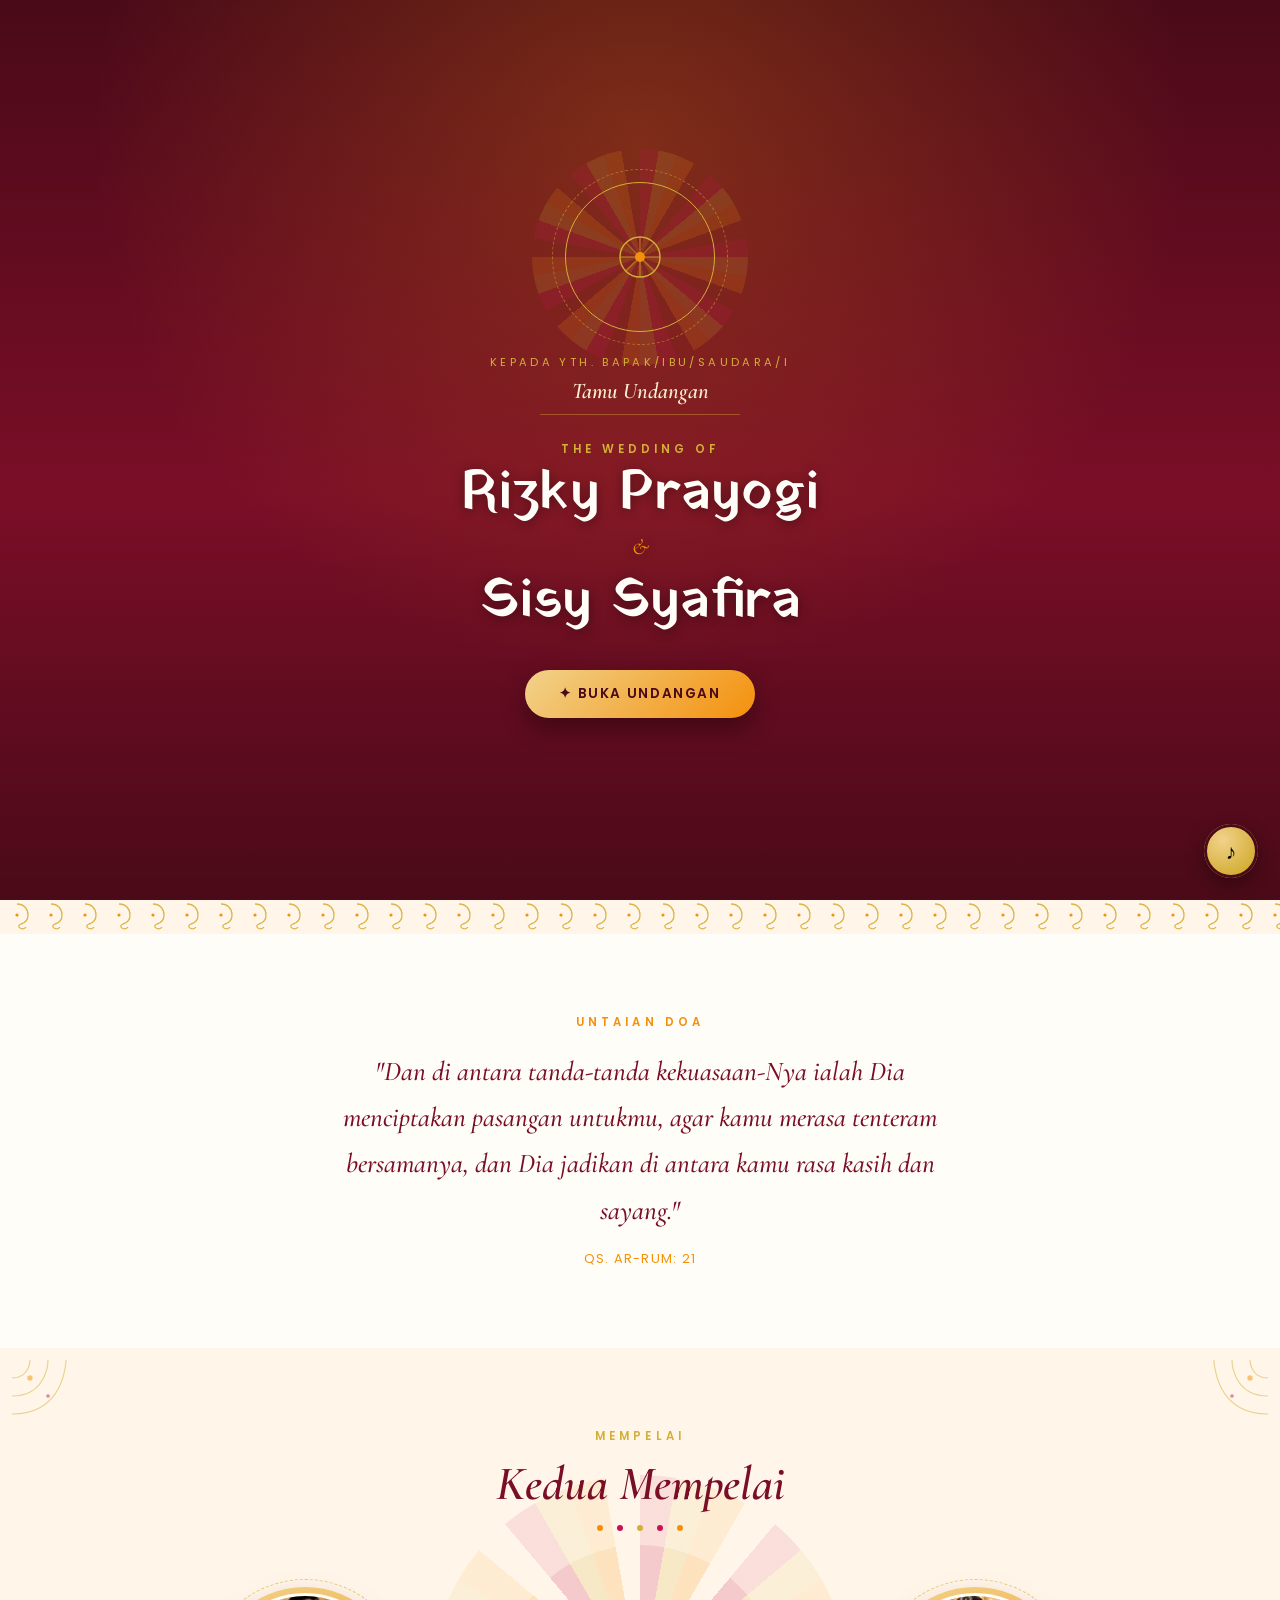
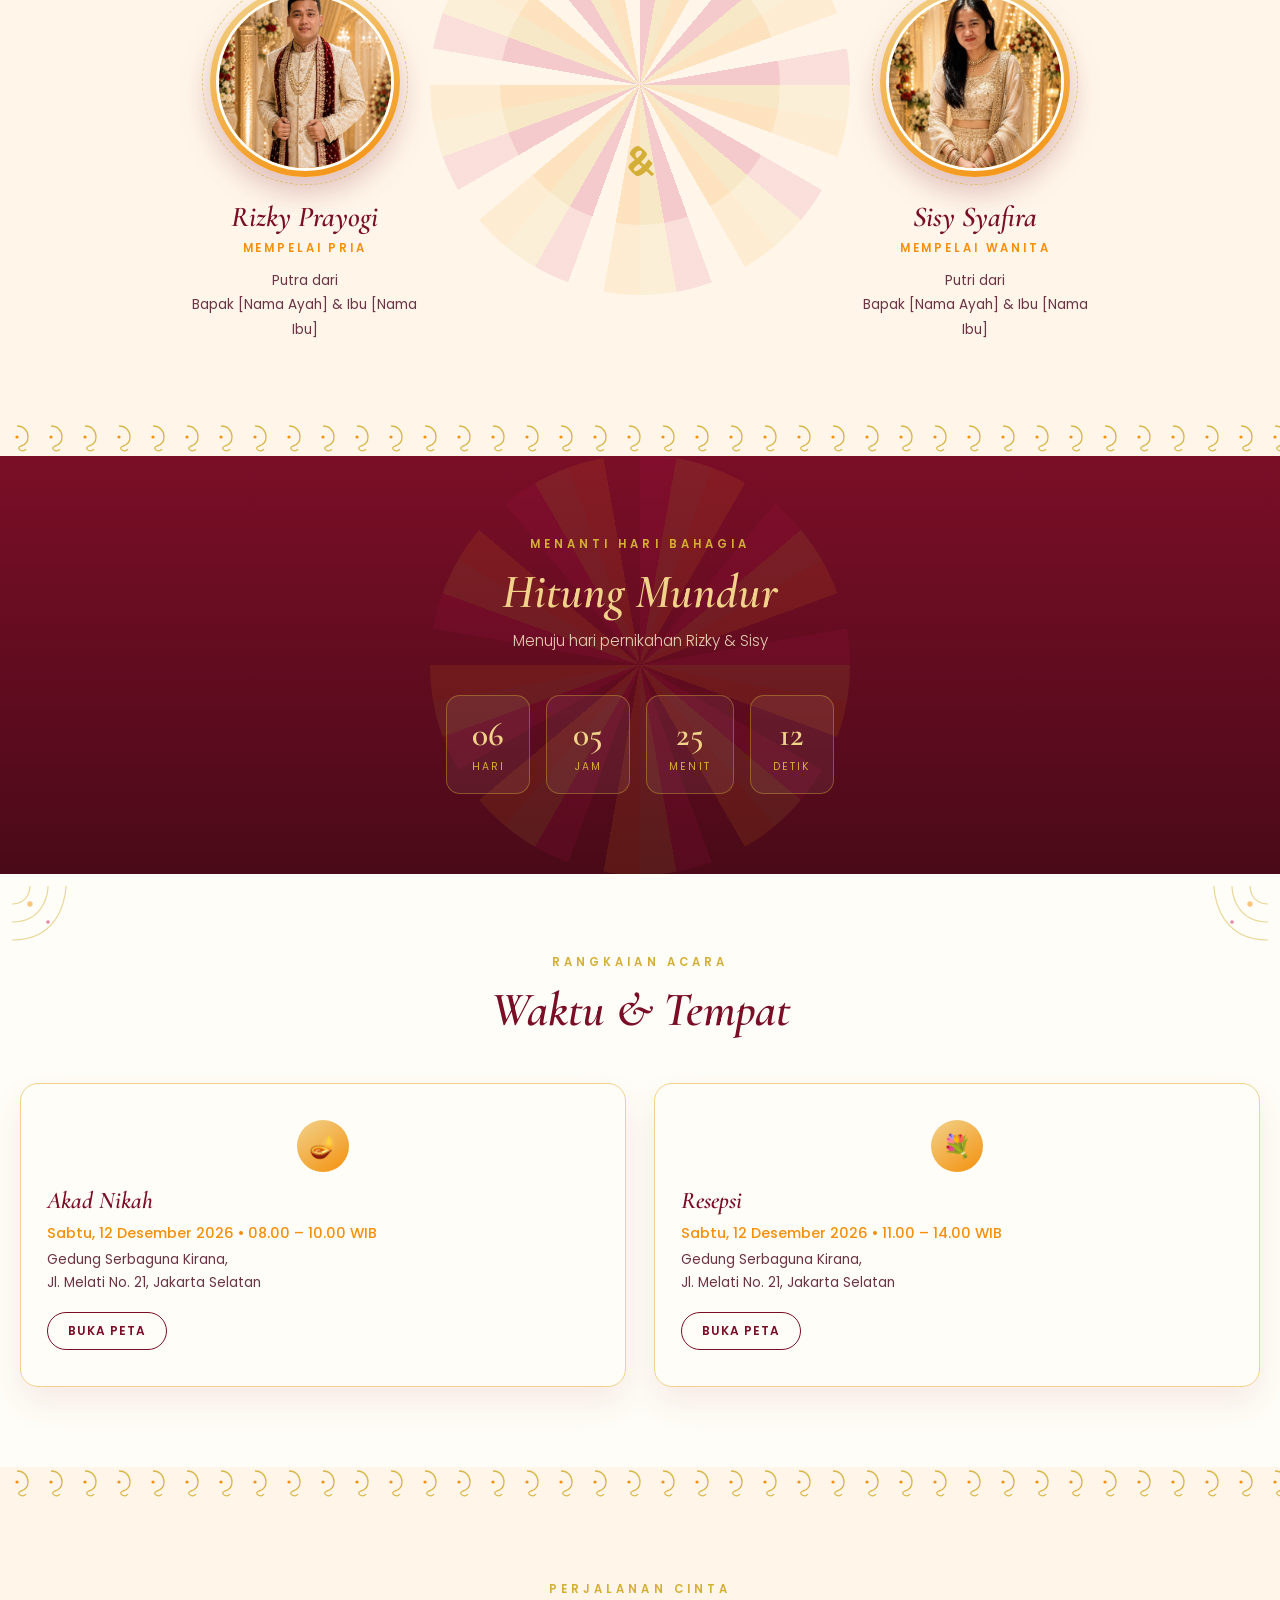
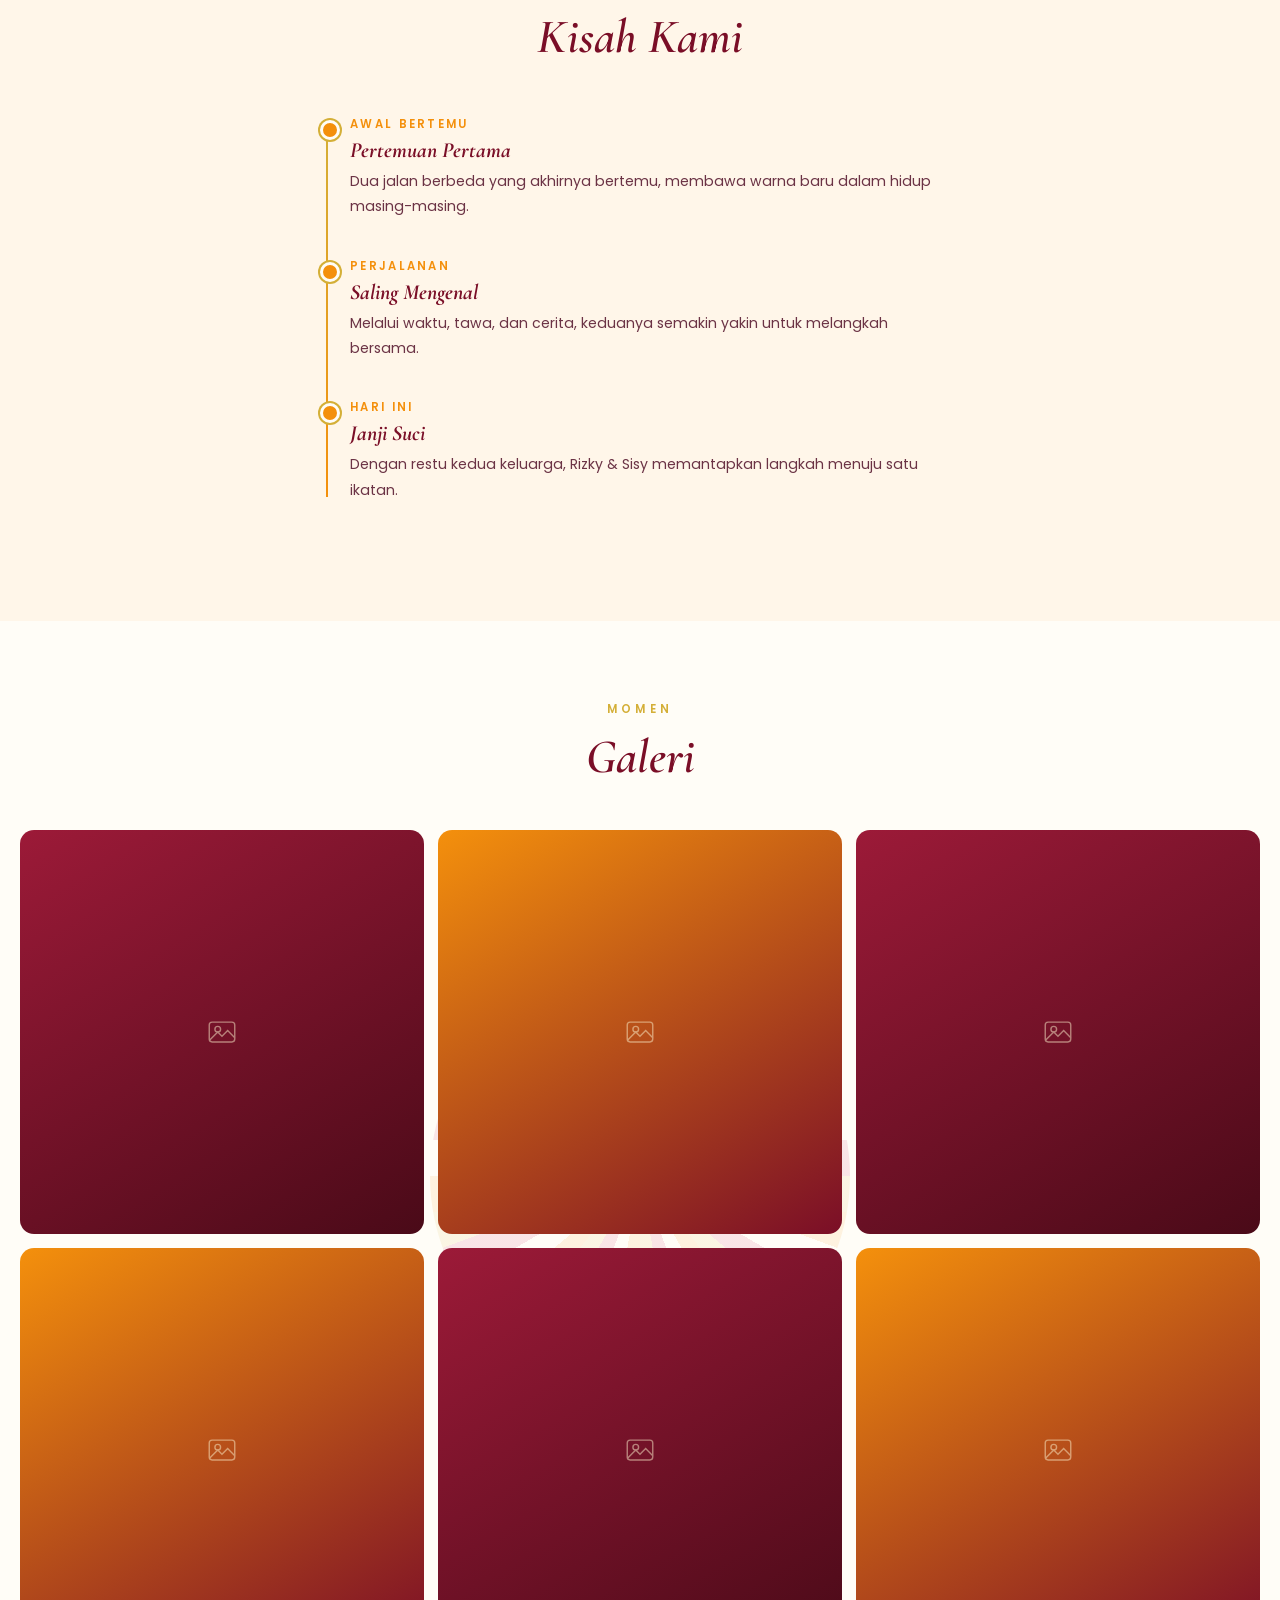
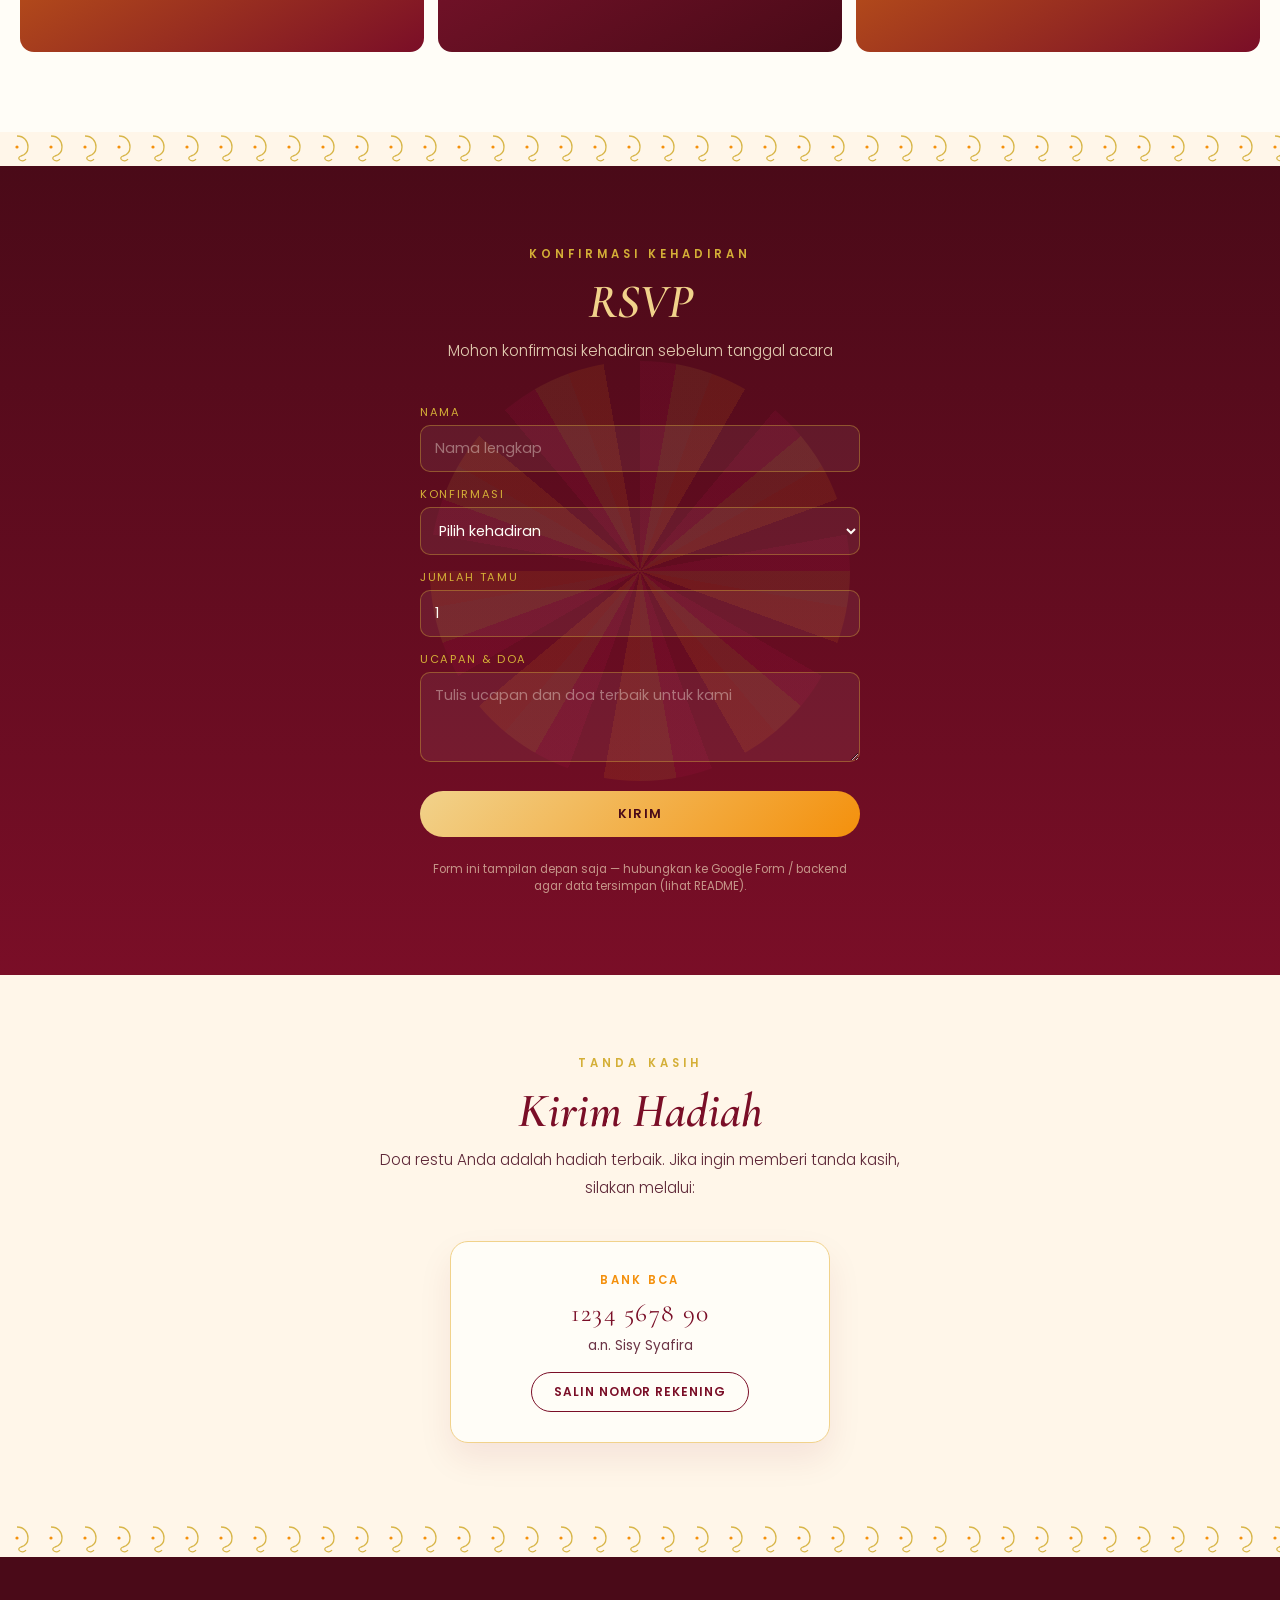
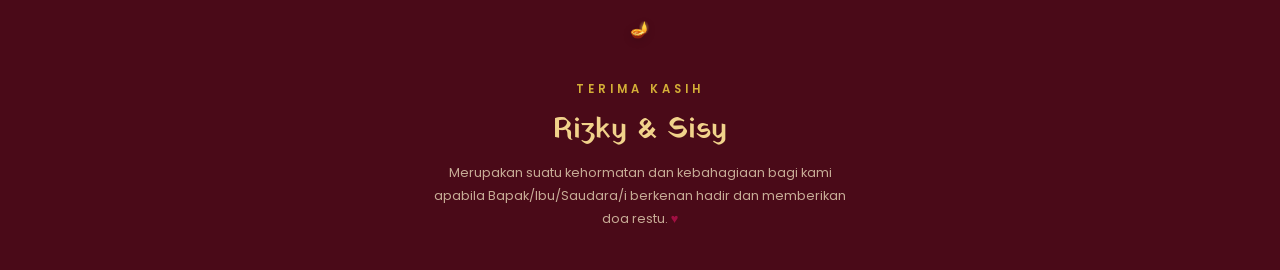
==== commit 6920d08b: "Add files via upload" ====
--- a/index.html
+++ b/index.html
@@ -811,8 +811,7 @@
     <div class="couple-grid reveal">
       <div class="couple-card">
         <div class="photo-frame"><div class="inner">
-          <!-- GANTI: <img src="rizky.jpg" alt="Rizky Prayogi"> -->
-          <svg viewBox="0 0 24 24" fill="none" stroke="#F1D28B" stroke-width="1"><circle cx="12" cy="8" r="4"/><path d="M4 21c0-4.4 3.6-8 8-8s8 3.6 8 8"/></svg>
+          <img src="rizky.jpg" alt="Rizky Prayogi">
         </div></div>
         <h3>Rizky Prayogi</h3>
         <div class="role">Mempelai Pria</div>
@@ -822,8 +821,7 @@
       <div class="couple-mid">&</div>
       <div class="couple-card">
         <div class="photo-frame"><div class="inner">
-          <!-- GANTI: <img src="sisy.jpg" alt="Sisy Syafira"> -->
-          <svg viewBox="0 0 24 24" fill="none" stroke="#F1D28B" stroke-width="1"><circle cx="12" cy="8" r="4"/><path d="M4 21c0-4.4 3.6-8 8-8s8 3.6 8 8"/></svg>
+          <img src="sisy.jpg" alt="Sisy Syafira">
         </div></div>
         <h3>Sisy Syafira</h3>
         <div class="role">Mempelai Wanita</div>
@@ -912,7 +910,15 @@
       <h2 class="section-title">Galeri</h2>
     </div>
     <div class="gallery-grid reveal">
-      <!-- GANTI: ganti setiap div menjadi <div class="g-item"><img src="assets/foto1.jpg"></div> dst -->
+      <!-- ============================================================
+           GALERI — di sini tempat kamu tambah foto sendiri.
+           Ganti setiap baris <div class="g-item"><svg>...</svg></div>
+           menjadi:  <div class="g-item"><img src="foto1.jpg"></div>
+           Nama file (foto1.jpg, foto2.jpg, dst) bebas, asal sama persis
+           dengan nama file yang kamu upload ke root repo GitHub
+           (sejajar dengan index.html, rizky.jpg, sisy.jpg, music.mp3).
+           Boleh tambah atau kurangi jumlah kotaknya sesuai jumlah foto.
+           ============================================================ -->
       <div class="g-item"><svg viewBox="0 0 24 24" fill="none" stroke="#FBEFCB" stroke-width="1"><rect x="3" y="5" width="18" height="14" rx="2"/><circle cx="9" cy="10" r="2"/><path d="M21 16l-5-5-4 4-3-3-6 6"/></svg></div>
       <div class="g-item"><svg viewBox="0 0 24 24" fill="none" stroke="#FBEFCB" stroke-width="1"><rect x="3" y="5" width="18" height="14" rx="2"/><circle cx="9" cy="10" r="2"/><path d="M21 16l-5-5-4 4-3-3-6 6"/></svg></div>
       <div class="g-item"><svg viewBox="0 0 24 24" fill="none" stroke="#FBEFCB" stroke-width="1"><rect x="3" y="5" width="18" height="14" rx="2"/><circle cx="9" cy="10" r="2"/><path d="M21 16l-5-5-4 4-3-3-6 6"/></svg></div>
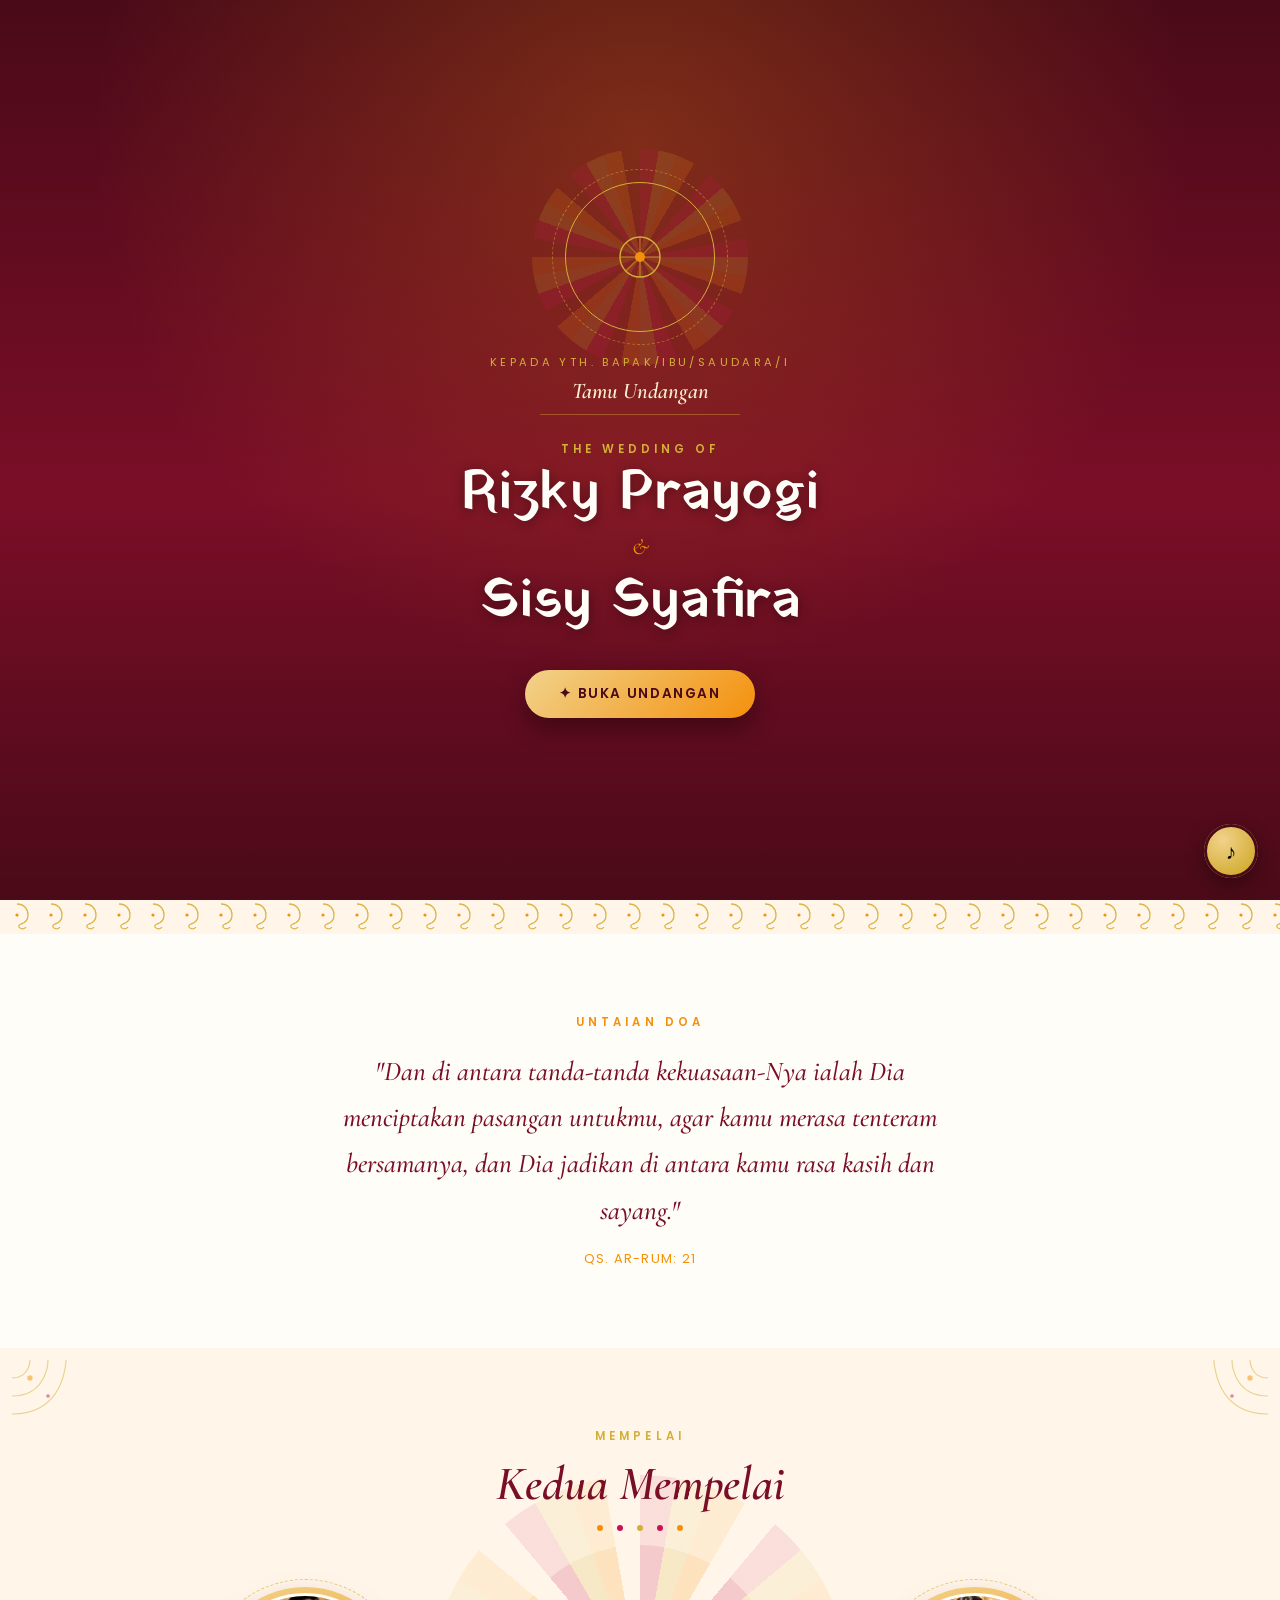
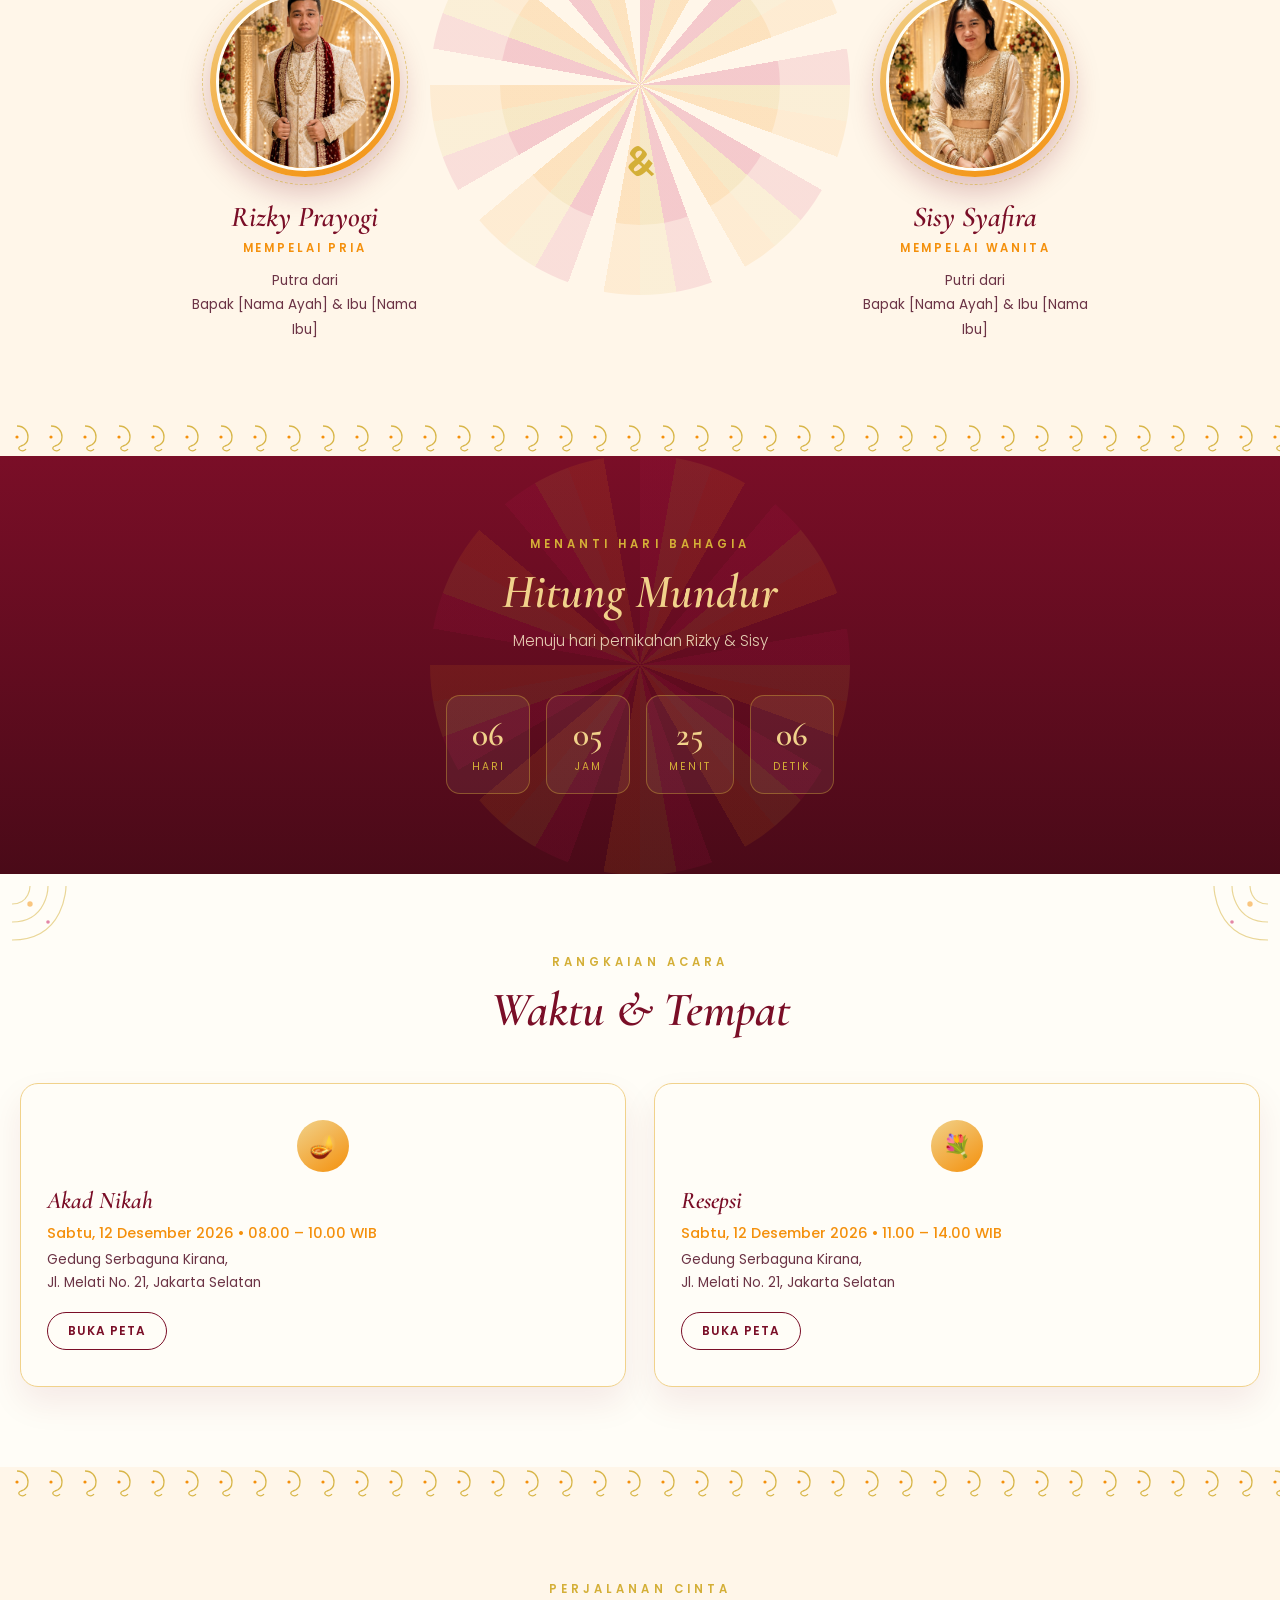
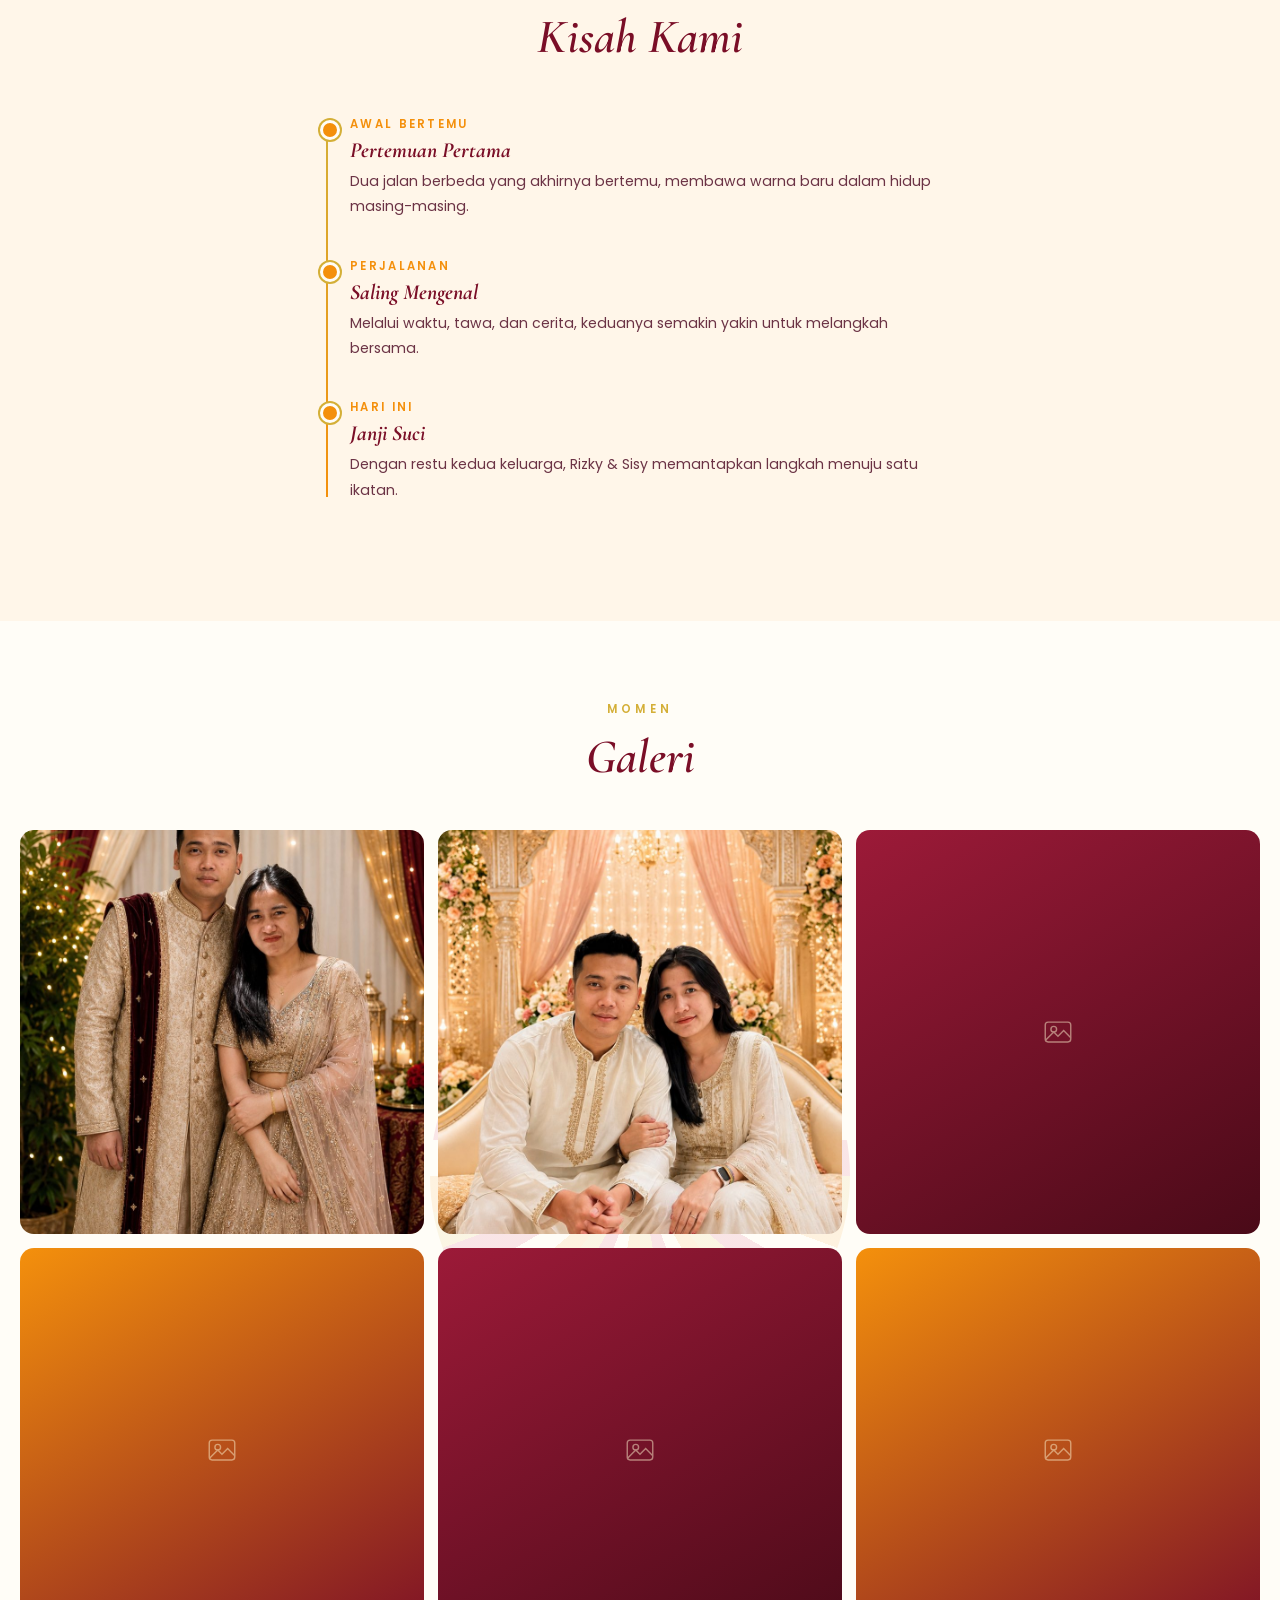
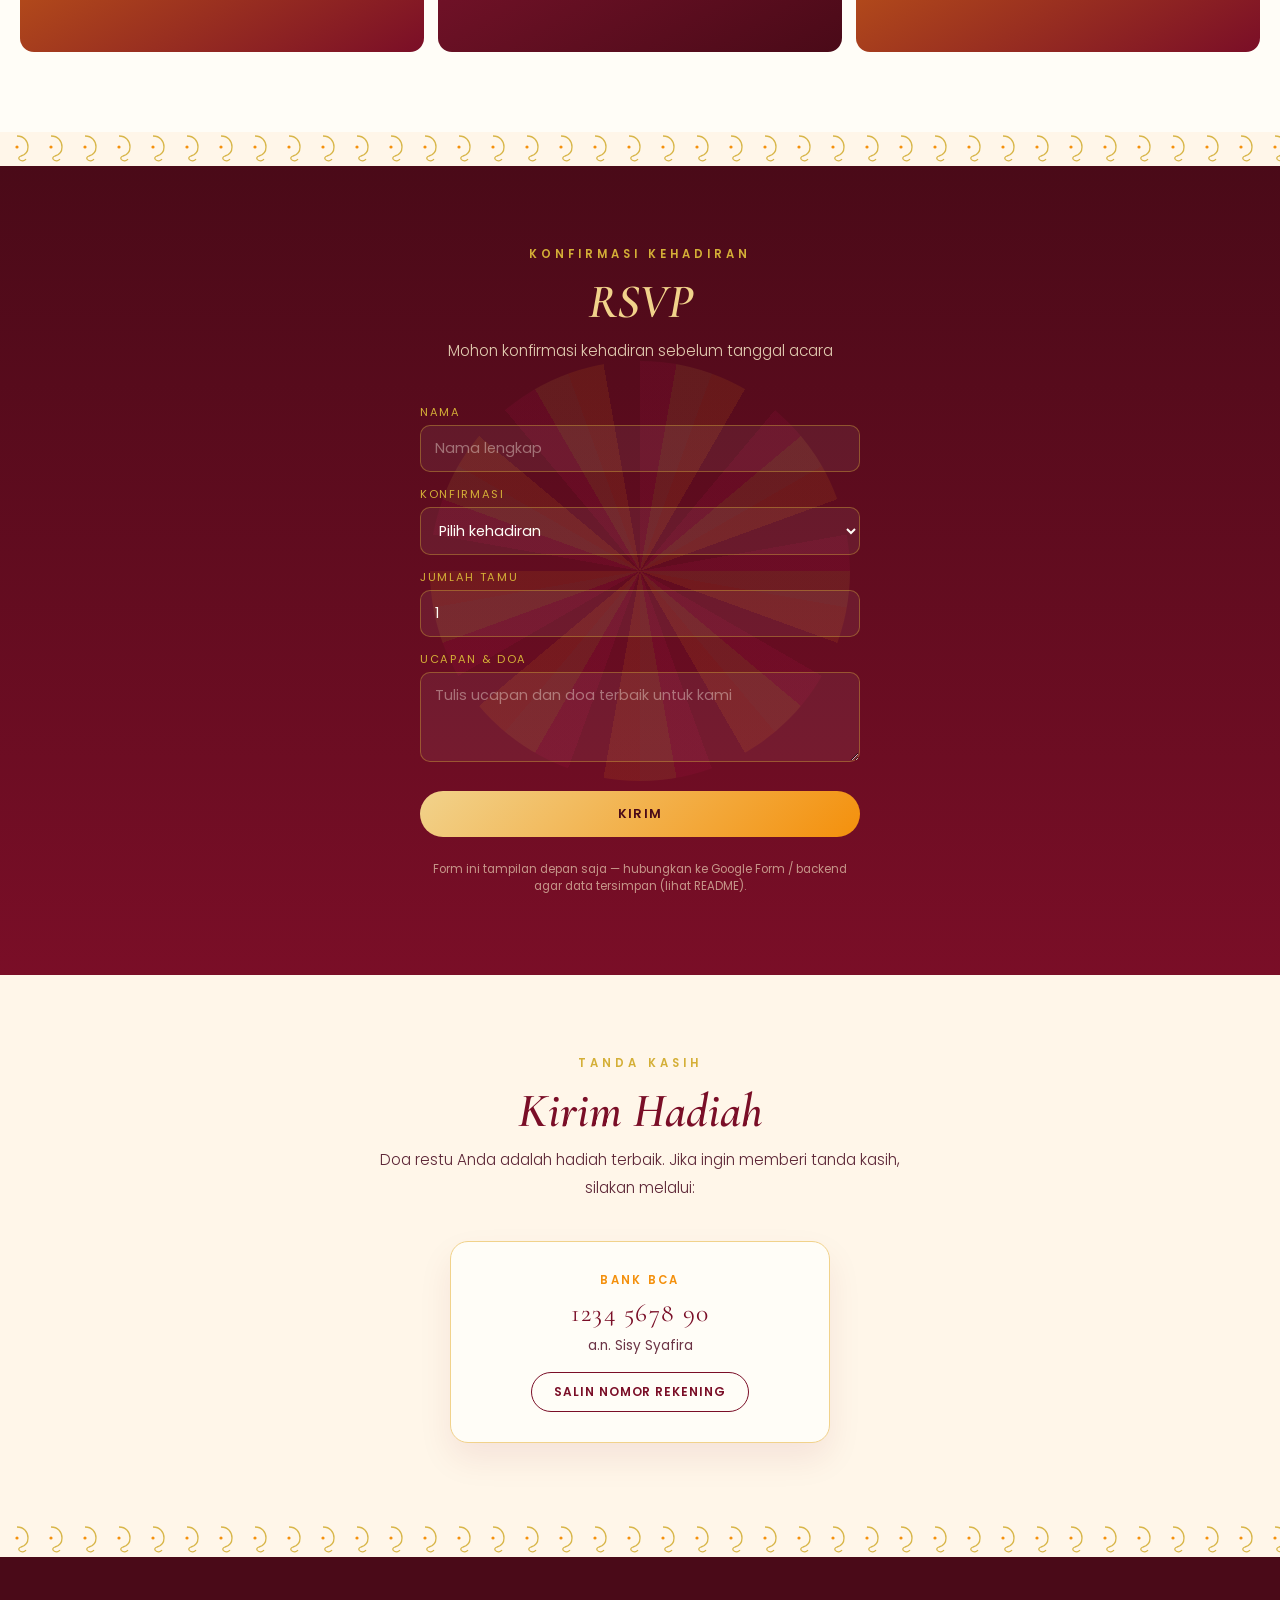
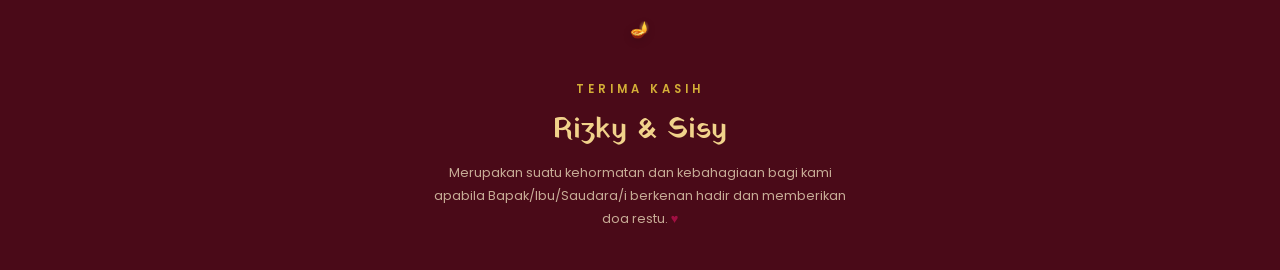
==== commit e9d4cfa4: "Add files via upload" ====
--- a/index.html
+++ b/index.html
@@ -919,8 +919,8 @@
            (sejajar dengan index.html, rizky.jpg, sisy.jpg, music.mp3).
            Boleh tambah atau kurangi jumlah kotaknya sesuai jumlah foto.
            ============================================================ -->
-      <div class="g-item"><svg viewBox="0 0 24 24" fill="none" stroke="#FBEFCB" stroke-width="1"><rect x="3" y="5" width="18" height="14" rx="2"/><circle cx="9" cy="10" r="2"/><path d="M21 16l-5-5-4 4-3-3-6 6"/></svg></div>
-      <div class="g-item"><svg viewBox="0 0 24 24" fill="none" stroke="#FBEFCB" stroke-width="1"><rect x="3" y="5" width="18" height="14" rx="2"/><circle cx="9" cy="10" r="2"/><path d="M21 16l-5-5-4 4-3-3-6 6"/></svg></div>
+      <div class="g-item"><img src="foto1.jpg" alt="Rizky & Sisy"></div>
+      <div class="g-item"><img src="foto2.jpg" alt="Rizky & Sisy"></div>
       <div class="g-item"><svg viewBox="0 0 24 24" fill="none" stroke="#FBEFCB" stroke-width="1"><rect x="3" y="5" width="18" height="14" rx="2"/><circle cx="9" cy="10" r="2"/><path d="M21 16l-5-5-4 4-3-3-6 6"/></svg></div>
       <div class="g-item"><svg viewBox="0 0 24 24" fill="none" stroke="#FBEFCB" stroke-width="1"><rect x="3" y="5" width="18" height="14" rx="2"/><circle cx="9" cy="10" r="2"/><path d="M21 16l-5-5-4 4-3-3-6 6"/></svg></div>
       <div class="g-item"><svg viewBox="0 0 24 24" fill="none" stroke="#FBEFCB" stroke-width="1"><rect x="3" y="5" width="18" height="14" rx="2"/><circle cx="9" cy="10" r="2"/><path d="M21 16l-5-5-4 4-3-3-6 6"/></svg></div>
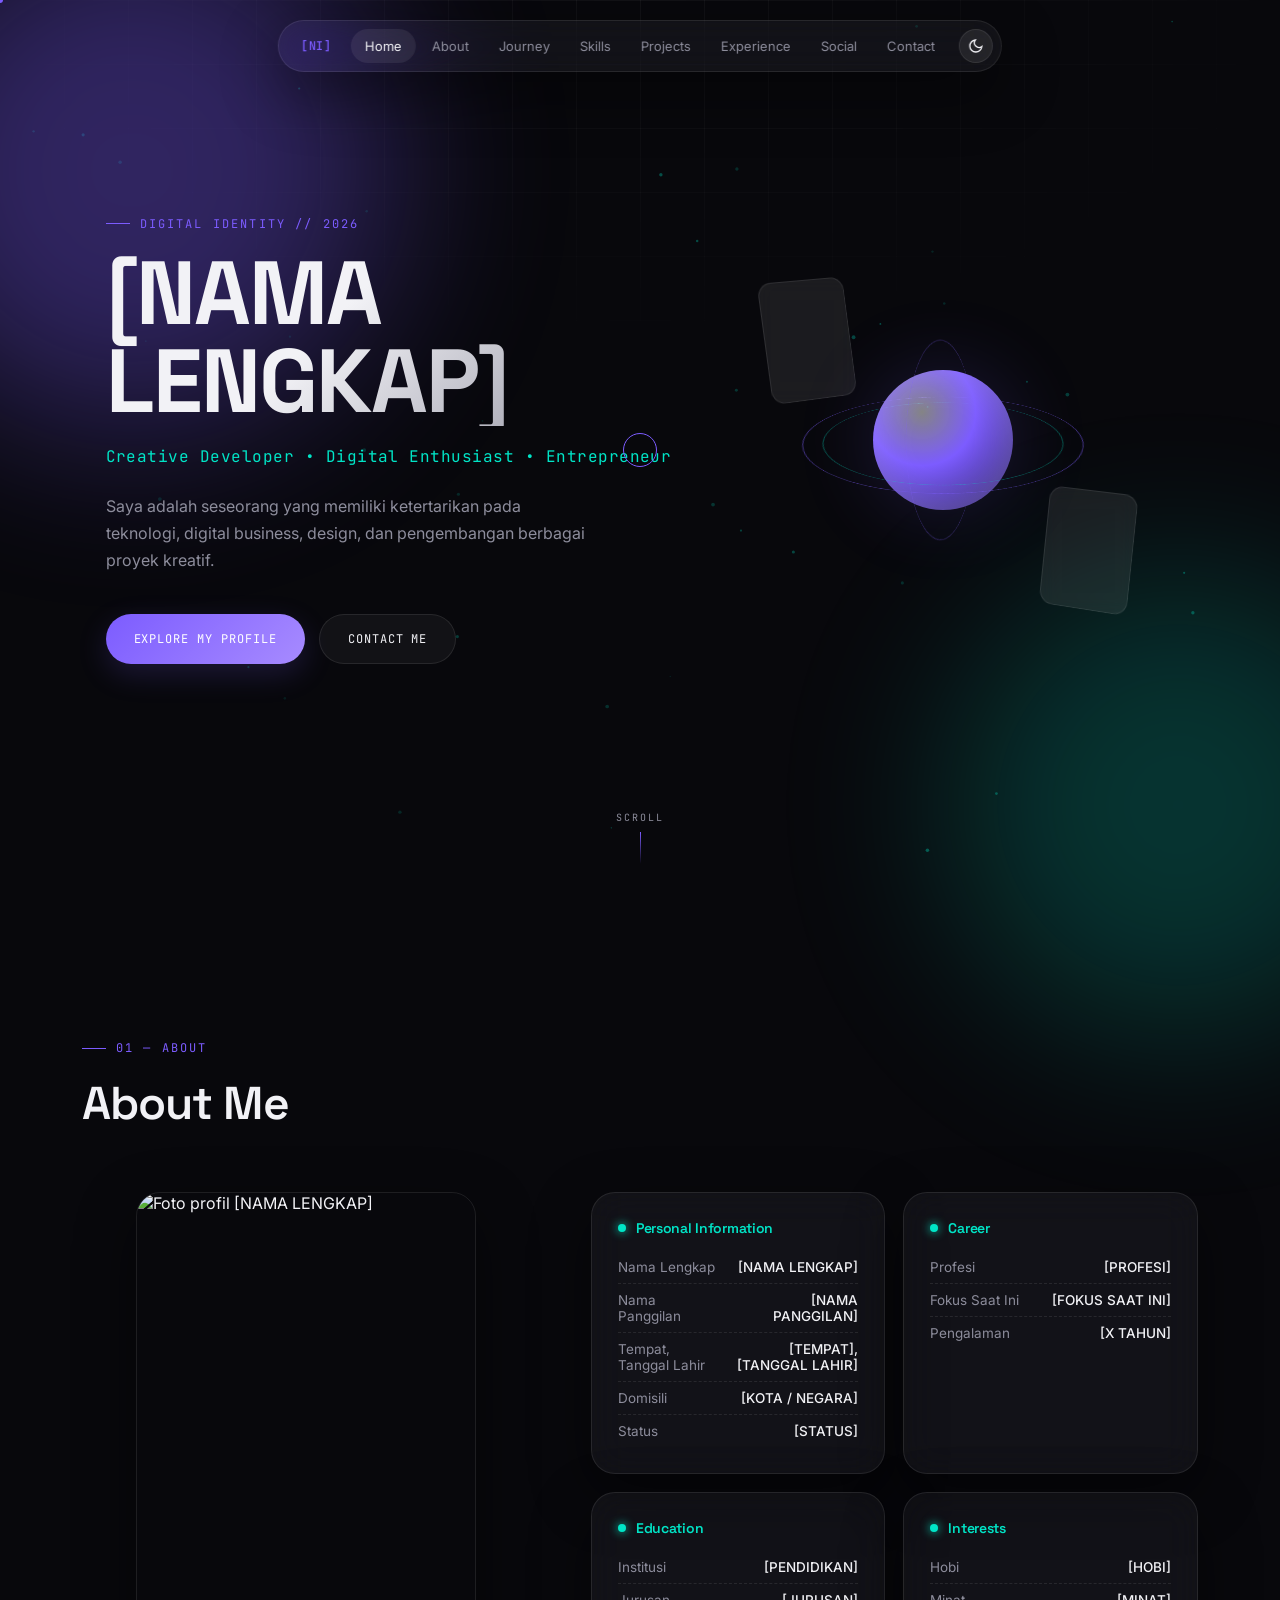
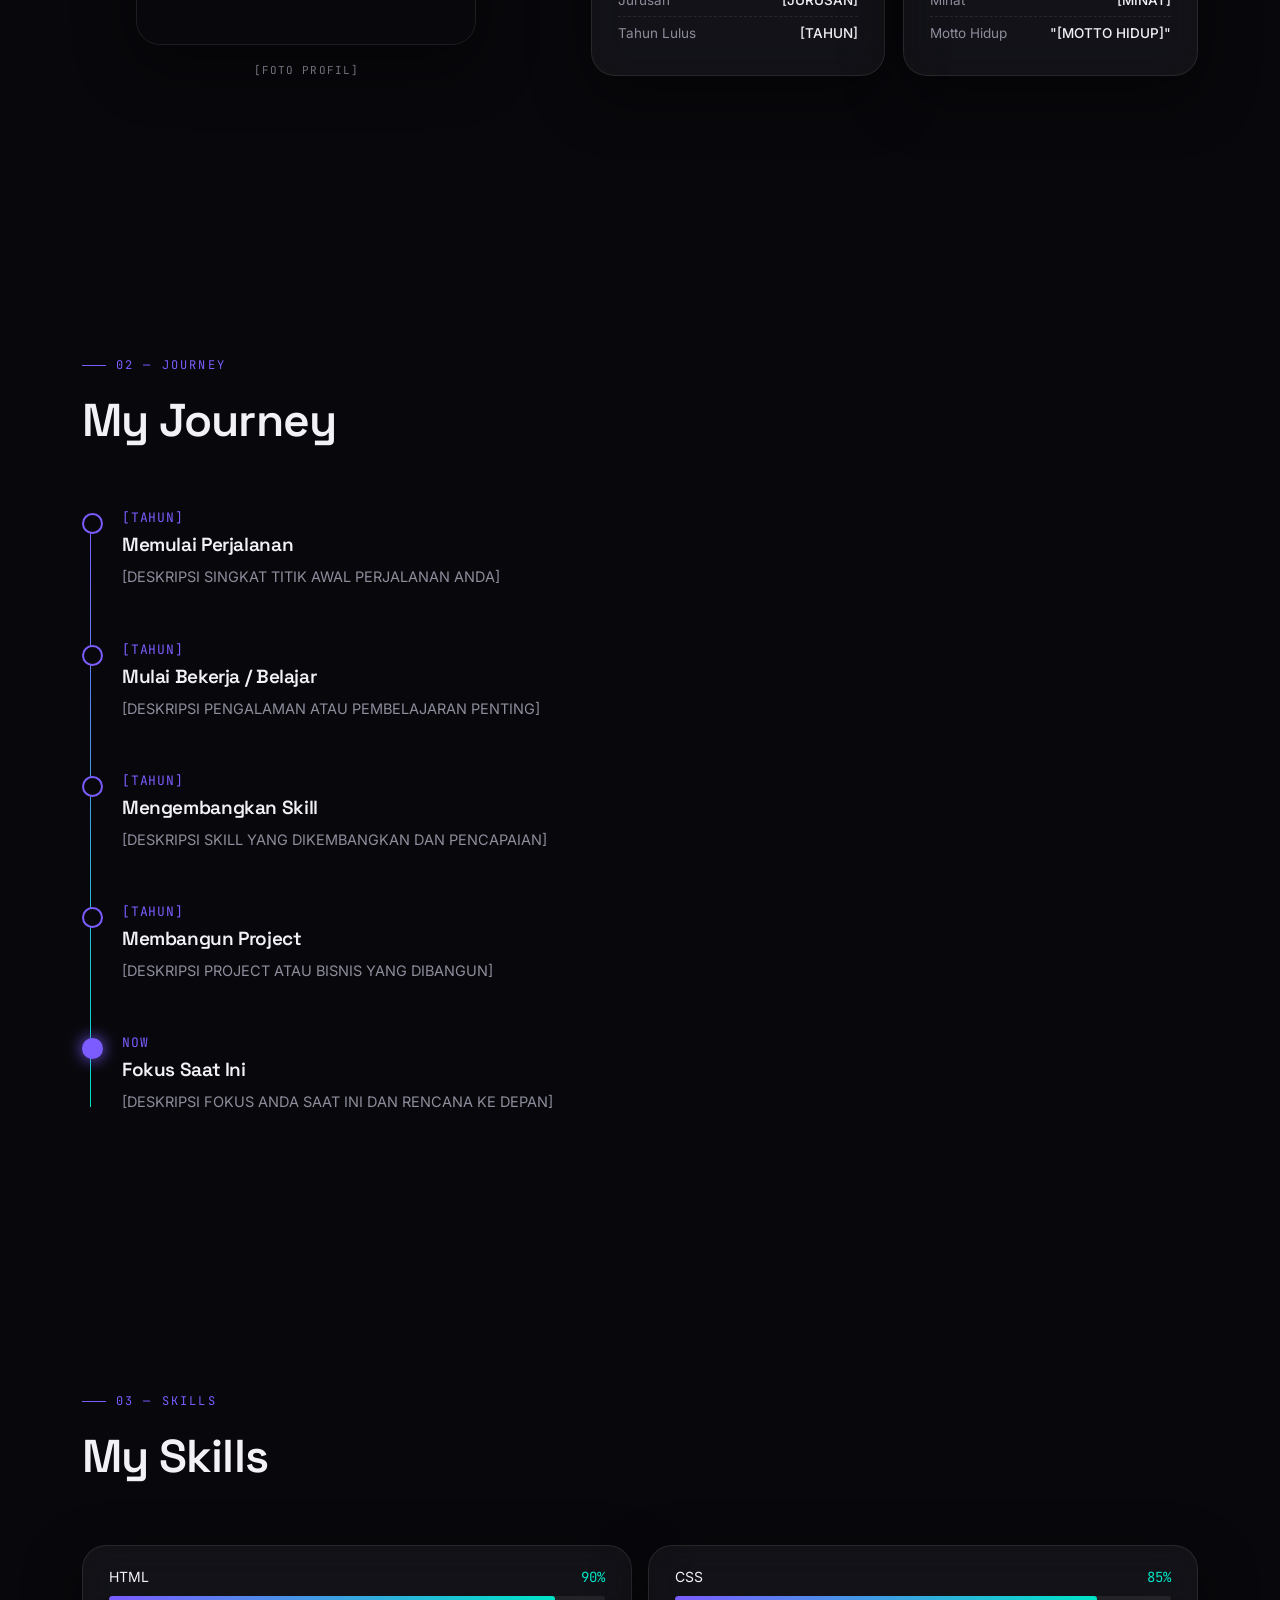
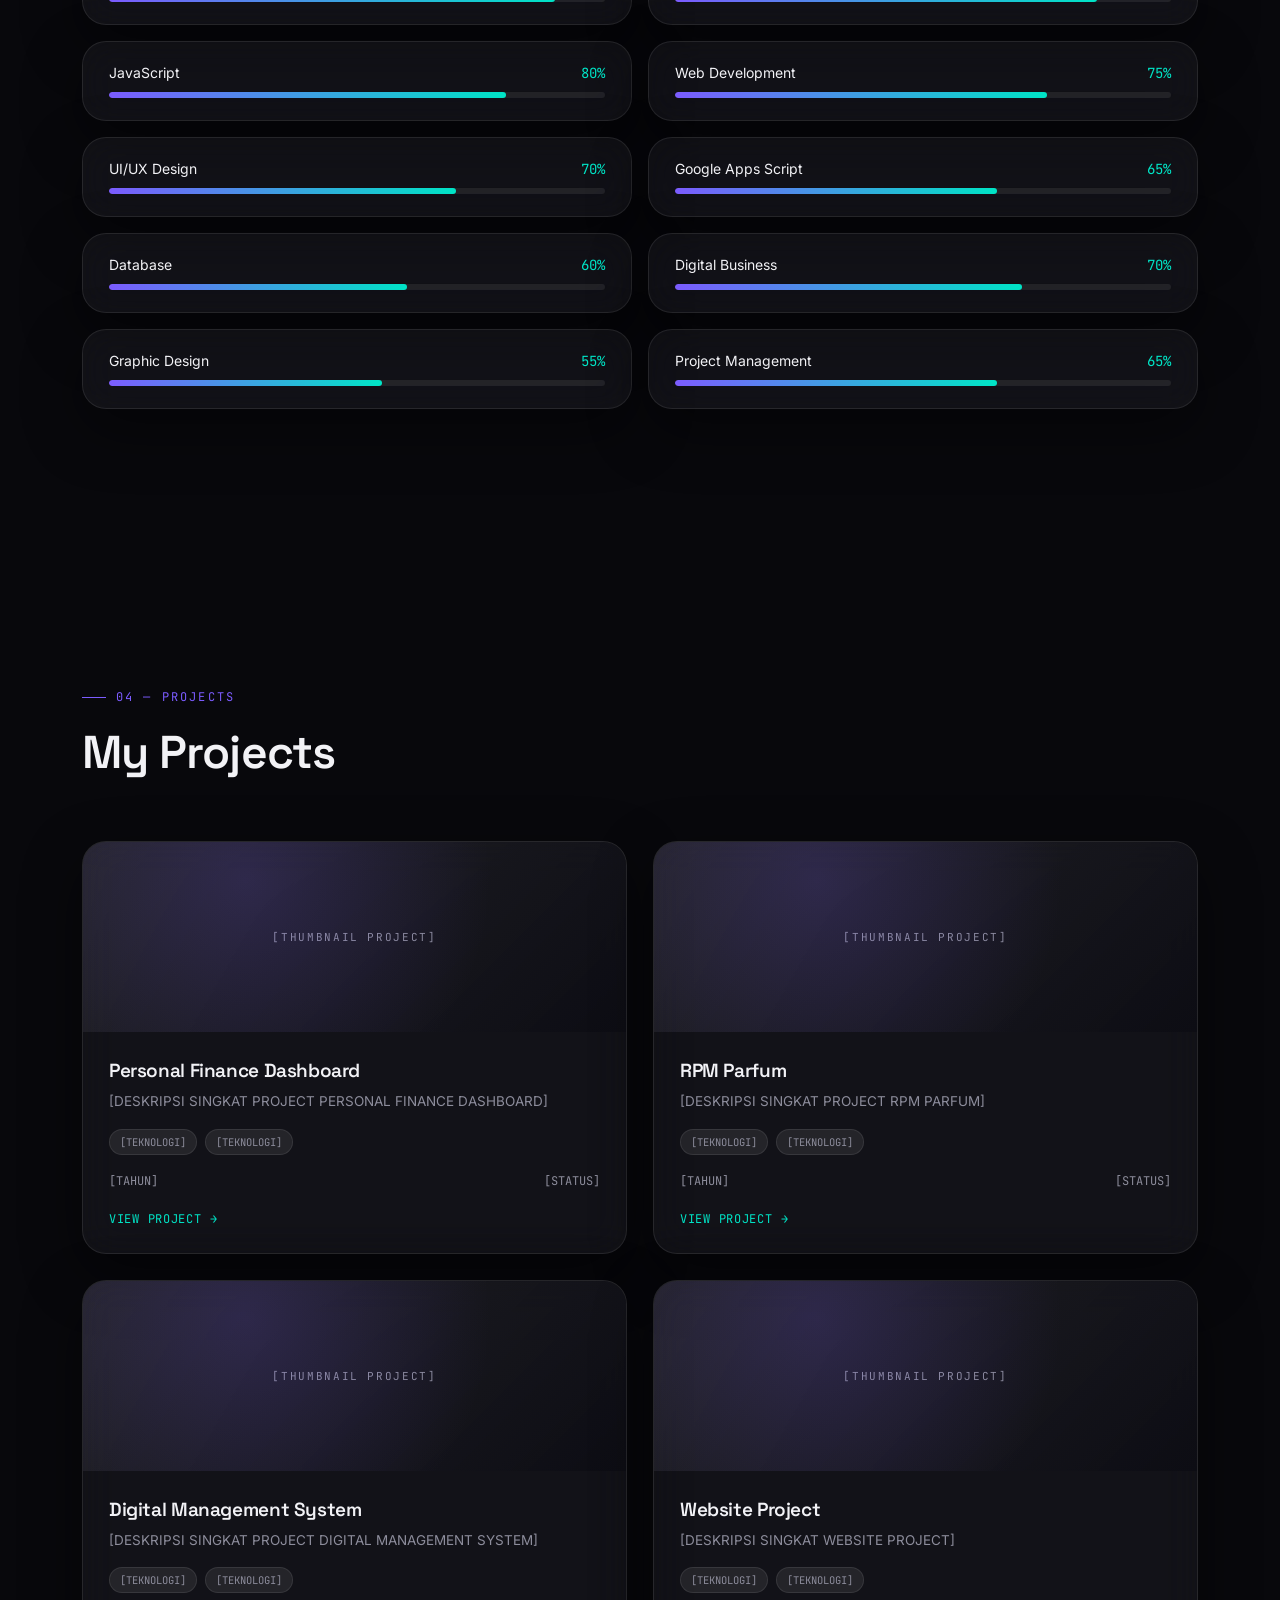
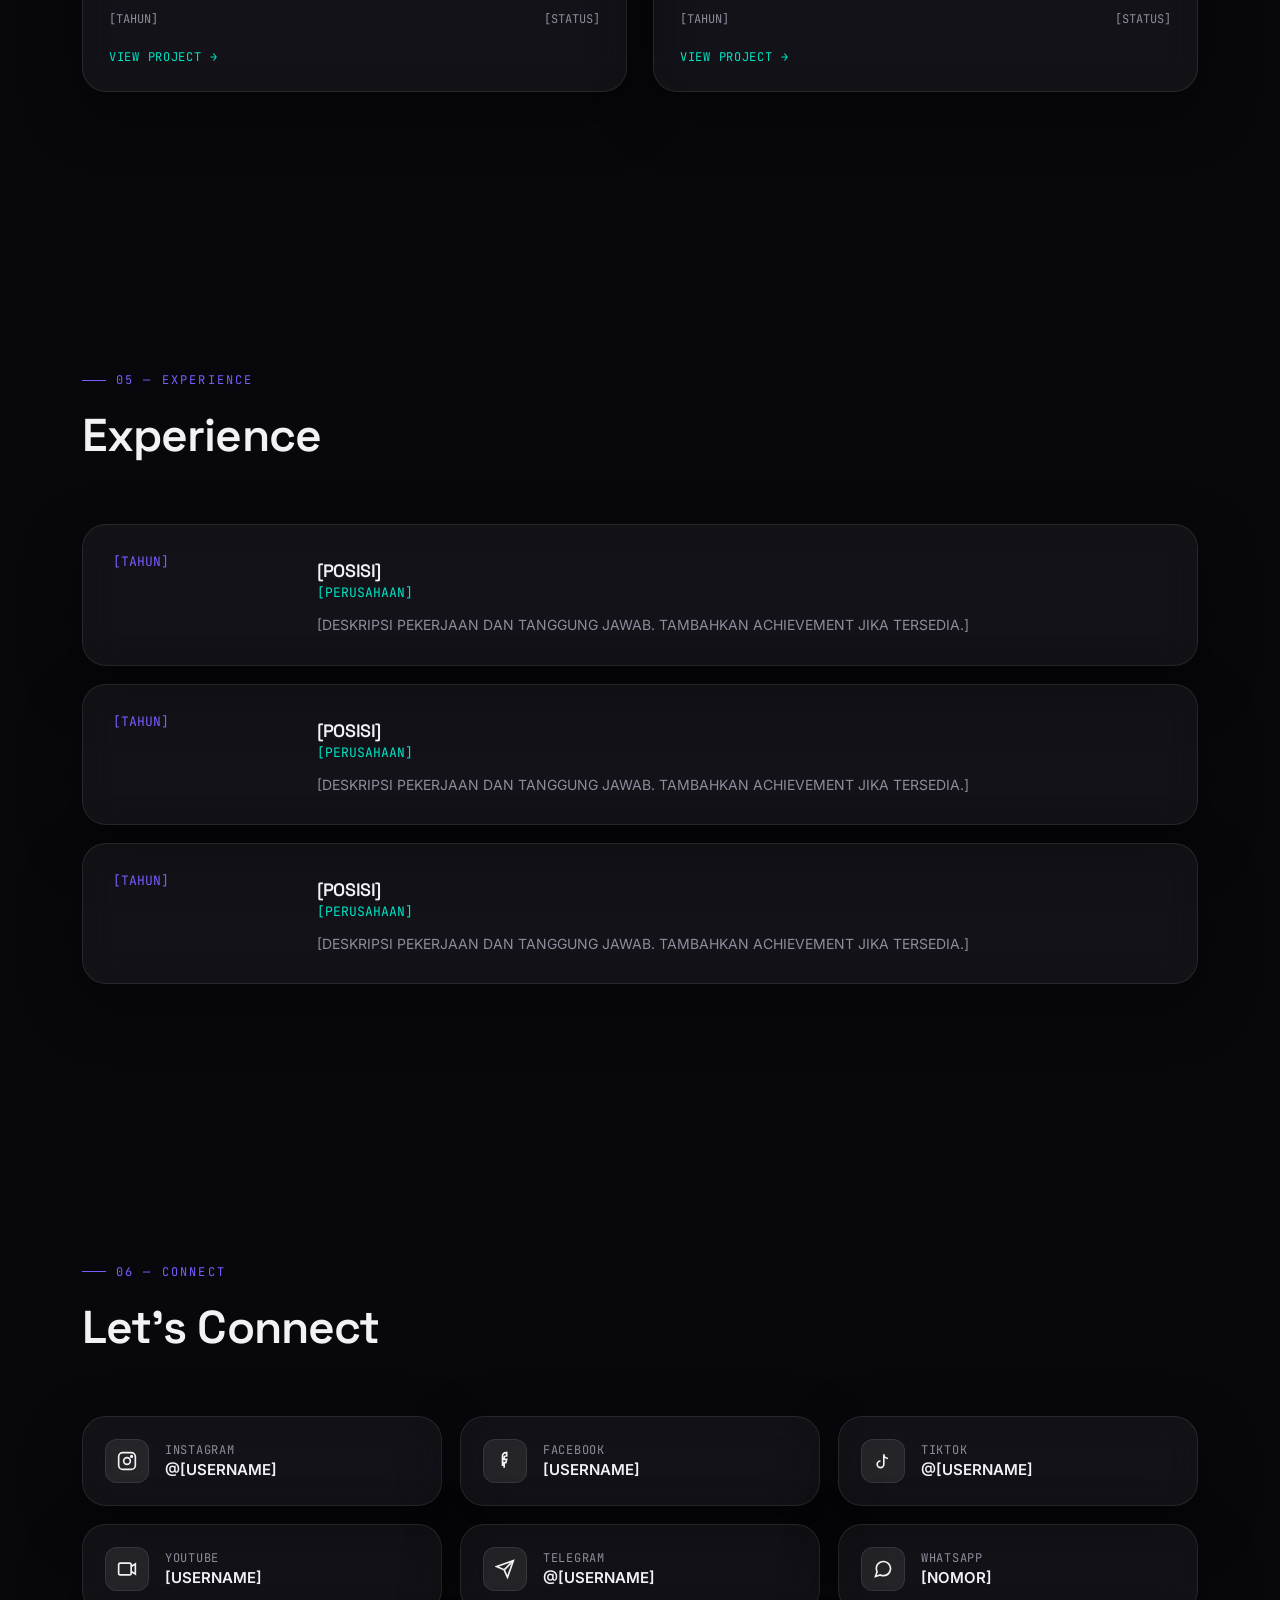
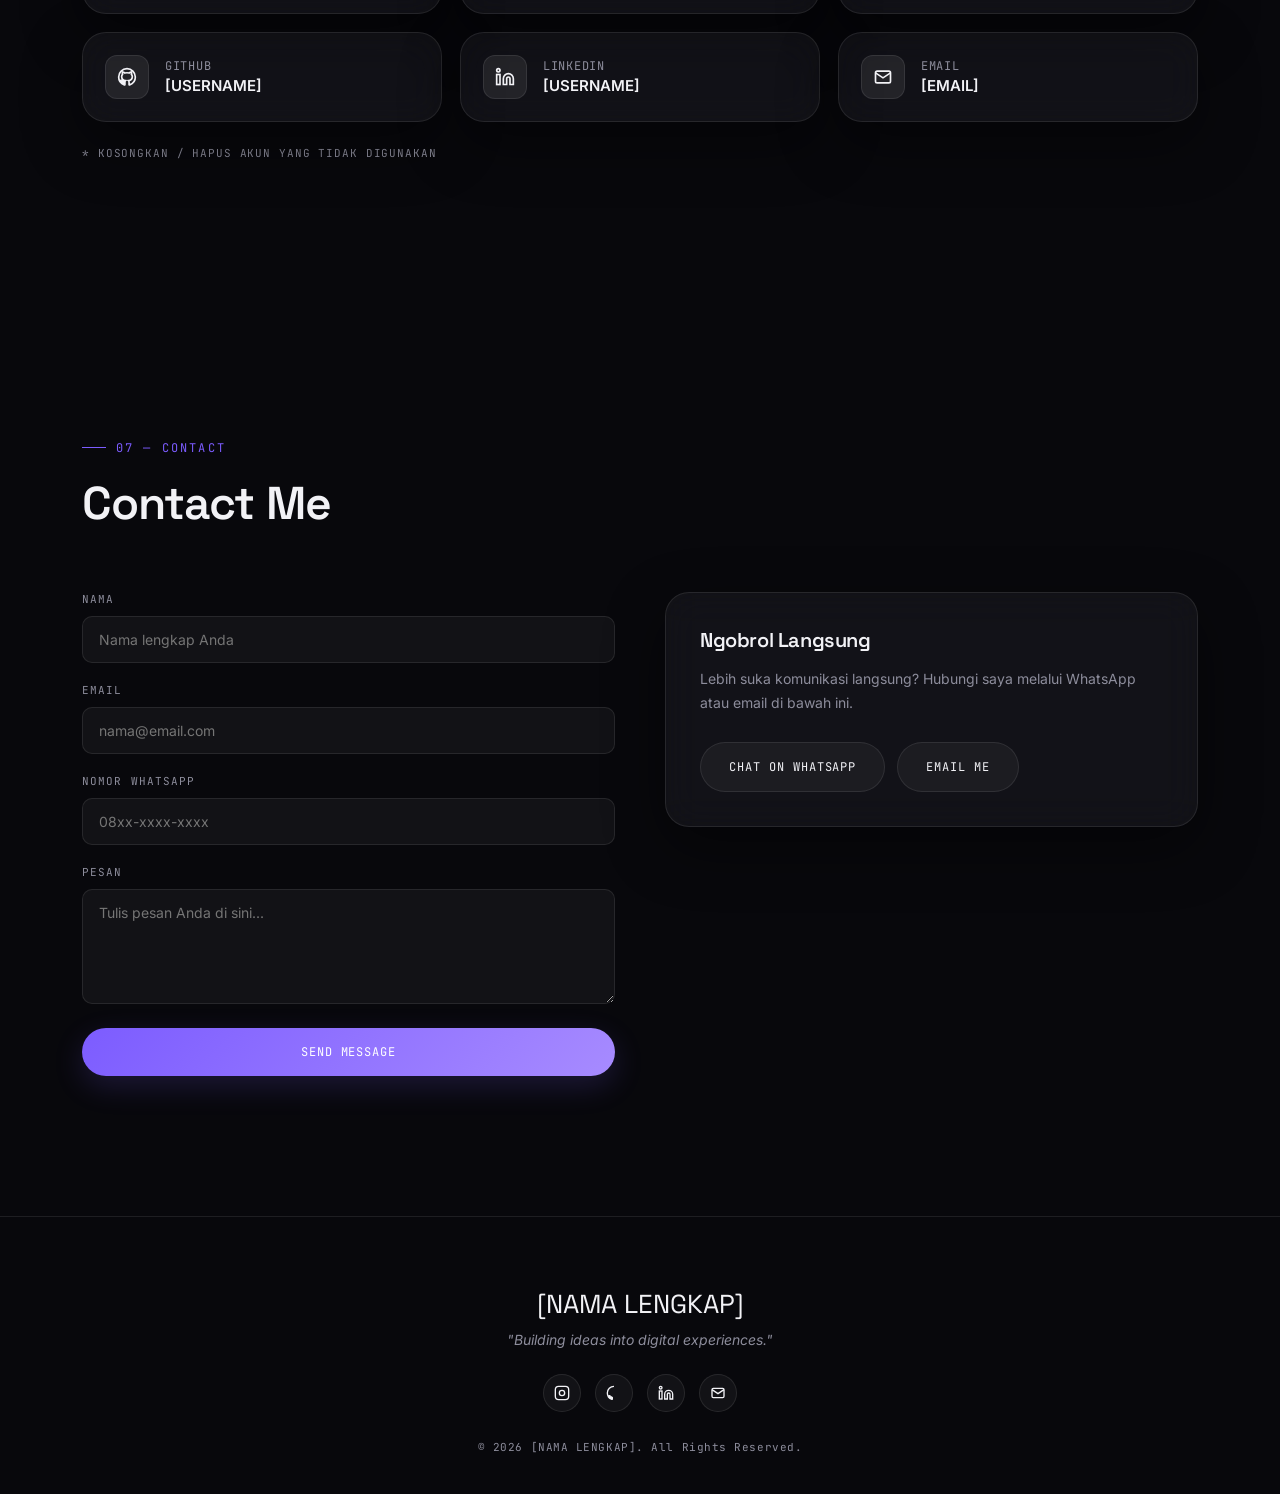
==== commit 9fb9f68d: "Add files via upload" ====
--- a/index.html
+++ b/index.html
@@ -1,1142 +1,1038 @@
 <!DOCTYPE html>
-<html lang="id">
+<html lang="id" data-theme="dark">
 <head>
 <meta charset="UTF-8">
-<meta name="viewport" content="width=device-width, initial-scale=1.0, maximum-scale=1.0, user-scalable=no">
-<title>Rizky Prayogi & Sisy Syafira — The Wedding</title>
-<meta name="description" content="Undangan pernikahan Rizky Prayogi & Sisy Syafira">
-
-<!-- ============================================================
-     CARA EDIT CEPAT — cari komentar "GANTI" di seluruh file ini
-     untuk mengubah tanggal, lokasi, nama orang tua, foto, musik,
-     rekening, dan nomor WhatsApp.
-     ============================================================ -->
-
+<meta name="viewport" content="width=device-width, initial-scale=1.0, viewport-fit=cover">
+<title>[NAMA LENGKAP] | Personal Portfolio</title>
+<meta name="description" content="Personal portfolio [NAMA LENGKAP], berisi profil, pengalaman, skill, project, dan social media.">
+
+<!-- Open Graph -->
+<meta property="og:title" content="[NAMA LENGKAP] | Personal Portfolio">
+<meta property="og:description" content="Personal portfolio [NAMA LENGKAP], berisi profil, pengalaman, skill, project, dan social media.">
+<meta property="og:type" content="website">
+<meta property="og:image" content="assets/og-image.jpg">
+
+<!-- Twitter Card -->
+<meta name="twitter:card" content="summary_large_image">
+<meta name="twitter:title" content="[NAMA LENGKAP] | Personal Portfolio">
+<meta name="twitter:description" content="Personal portfolio [NAMA LENGKAP], berisi profil, pengalaman, skill, project, dan social media.">
+
+<link rel="icon" type="image/png" href="assets/favicon.png">
 <link rel="preconnect" href="https://fonts.googleapis.com">
 <link rel="preconnect" href="https://fonts.gstatic.com" crossorigin>
-<link href="https://fonts.googleapis.com/css2?family=Cormorant+Garamond:ital,wght@0,400;0,500;0,600;1,500;1,600&family=Yatra+One&family=Poppins:wght@300;400;500;600&display=swap" rel="stylesheet">
+<link href="https://fonts.googleapis.com/css2?family=Space+Grotesk:wght@400;500;600;700&family=Inter:wght@300;400;500;600;700&family=JetBrains+Mono:wght@400;500&display=swap" rel="stylesheet">
 
 <style>
-  :root{
-    --maroon-deep:#4A0A18;
-    --maroon:#7A0E27;
-    --maroon-light:#9C1A38;
-    --gold:#D4AF37;
-    --gold-light:#F1D28B;
-    --gold-pale:#FBEFCB;
-    --marigold:#F4900C;
-    --magenta:#C81155;
-    --cream:#FFF6E9;
-    --ivory:#FFFDF7;
-    --ink:#2B0A10;
-
-    --font-display:'Cormorant Garamond', serif;
-    --font-accent:'Yatra One', cursive;
-    --font-body:'Poppins', sans-serif;
-  }
-
-  *{margin:0;padding:0;box-sizing:border-box;}
-
-  html{scroll-behavior:smooth;}
-
-  body{
-    font-family:var(--font-body);
-    background:var(--cream);
-    color:var(--ink);
-    overflow-x:hidden;
-    -webkit-font-smoothing:antialiased;
-  }
-
-  body.locked{overflow:hidden;height:100vh;}
-
-  a{color:inherit;text-decoration:none;}
-  img{max-width:100%;display:block;}
-  button{font-family:inherit;cursor:pointer;border:none;background:none;}
-
-  /* ---------- decorative helpers ---------- */
-  .eyebrow{
-    font-family:var(--font-body);
-    font-size:.72rem;
-    letter-spacing:.35em;
-    text-transform:uppercase;
-    color:var(--gold);
-    font-weight:600;
-  }
-
-  .divider{
-    width:100%;
-    height:26px;
-    background-repeat:repeat-x;
-    background-size:52px 26px;
-    background-image:url("data:image/svg+xml,%3Csvg xmlns='http://www.w3.org/2000/svg' width='52' height='26' viewBox='0 0 52 26'%3E%3Cpath d='M0 13c6-13 10-13 13 0s7 13 13 0 10-13 13 0 7 13 13 0' fill='none' stroke='%23D4AF37' stroke-width='1.4'/%3E%3Ccircle cx='13' cy='13' r='2' fill='%23D4AF37'/%3E%3Ccircle cx='39' cy='13' r='2' fill='%23D4AF37'/%3E%3C/svg%3E");
-    opacity:.8;
-  }
-
-  .paisley-row{
-    height:34px;
-    background-repeat:repeat-x;
-    background-size:34px 34px;
-    background-image:url("data:image/svg+xml,%3Csvg xmlns='http://www.w3.org/2000/svg' width='34' height='34' viewBox='0 0 34 34'%3E%3Cpath d='M17 4c7 0 11 5 11 11 0 5-3 8-7 9-2 .6-3 2-1.5 3.6 2 2 5 1.4 6.5-.4' fill='none' stroke='%23D4AF37' stroke-width='1.3' opacity='.9'/%3E%3Ccircle cx='17' cy='15' r='1.6' fill='%23F4900C'/%3E%3C/svg%3E");
-    animation:paisleyDrift 14s linear infinite;
-  }
-  @keyframes paisleyDrift{
-    from{ background-position-x:0; }
-    to{ background-position-x:340px; }
-  }
-
-  .lotus{
-    width:64px;height:64px;margin:0 auto;
-    filter:drop-shadow(0 2px 4px rgba(0,0,0,.15));
-  }
-
-  section{position:relative;padding:80px 20px;overflow:hidden;}
-  .section-inner{max-width:900px;margin:0 auto;text-align:center;position:relative;z-index:1;}
-
-  .section-title{
-    font-family:var(--font-display);
-    font-style:italic;
-    font-weight:600;
-    font-size:clamp(2rem,5vw,3rem);
-    color:var(--maroon);
-    margin:10px 0 6px;
-  }
-
-  .section-sub{
-    max-width:560px;margin:0 auto;
-    font-size:.95rem;line-height:1.8;
-    color:#5c2536;
-    font-weight:300;
-  }
-
-  /* mandala corner ornaments used across sections */
-  .corner{
-    position:absolute;width:90px;height:90px;opacity:.5;pointer-events:none;
-    background-repeat:no-repeat;background-size:contain;
-    background-image:url("data:image/svg+xml,%3Csvg xmlns='http://www.w3.org/2000/svg' viewBox='0 0 100 100'%3E%3Cg fill='none' stroke='%23D4AF37' stroke-width='1.3'%3E%3Cpath d='M0 20 C 20 20 20 0 20 0'/%3E%3Cpath d='M0 40 C 40 40 40 0 40 0'/%3E%3Cpath d='M0 60 C 60 60 60 0 60 0'/%3E%3Ccircle cx='20' cy='20' r='3' fill='%23F4900C' stroke='none'/%3E%3Ccircle cx='40' cy='40' r='2' fill='%23C81155' stroke='none'/%3E%3C/g%3E%3C/svg%3E");
-  }
-  .corner.tl{top:12px;left:12px;}
-  .corner.tr{top:12px;right:12px;transform:scaleX(-1);}
-  .corner.bl{bottom:12px;left:12px;transform:scaleY(-1);}
-  .corner.br{bottom:12px;right:12px;transform:scale(-1,-1);}
-
-  /* ============================================================
-     FALLING HEARTS / PETALS EFFECT
-     ============================================================ */
-  #hearts-container{
-    position:fixed;inset:0;
-    pointer-events:none;
-    z-index:9999;
-    overflow:hidden;
-  }
-  .heart{
-    position:absolute;
-    top:-40px;
-    width:14px;height:14px;
-    opacity:.9;
-    animation-name:fall, sway;
-    animation-timing-function:linear, ease-in-out;
-    animation-iteration-count:1, infinite;
-    will-change:transform;
-    filter:drop-shadow(0 0 4px currentColor);
-  }
-  .heart.spark-star{
-    border-radius:50%;
-    background:radial-gradient(circle, #fff 0%, var(--gold-light) 40%, transparent 70%) !important;
-  }
-  .heart.spark-star::before,
-  .heart.spark-star::after{content:none;}
-
-  /* marigold petal particle */
-  .heart.petal{
-    border-radius:0 60% 0 60%;
-    background:radial-gradient(circle at 35% 35%, #FFD37A, var(--marigold) 70%) !important;
-  }
-  .heart.petal::before,
-  .heart.petal::after{content:none;}
-  .heart::before,
-  .heart::after{
-    content:"";
-    position:absolute;
-    width:8px;height:13px;
-    border-radius:8px 8px 0 0;
-    background:inherit;
-  }
-  .heart::before{left:7px;transform:rotate(-45deg);transform-origin:0 100%;}
-  .heart::after{left:0;transform:rotate(45deg);transform-origin:100% 100%;}
-
-  @keyframes fall{
-    from{ transform:translateY(-5vh) rotate(0deg); }
-    to{ transform:translateY(105vh) rotate(360deg); }
-  }
-  @keyframes sway{
-    0%,100%{ margin-left:0; }
-    50%{ margin-left:40px; }
-  }
-
-  /* ============================================================
-     MUSIC TOGGLE
-     ============================================================ */
-  #music-toggle{
-    position:fixed;
-    bottom:22px;right:22px;
-    width:54px;height:54px;
-    border-radius:50%;
-    background:radial-gradient(circle at 35% 30%, var(--gold-light), var(--gold) 70%);
-    box-shadow:0 6px 18px rgba(0,0,0,.35), 0 0 0 3px var(--maroon-deep) inset;
-    display:flex;align-items:center;justify-content:center;
-    font-size:1.3rem;
-    z-index:10000;
-    animation:spin 6s linear infinite;
-    animation-play-state:paused;
-  }
-  #music-toggle.playing{animation-play-state:running;}
-  @keyframes spin{ from{transform:rotate(0)} to{transform:rotate(360deg)} }
-
-  /* ============================================================
-     COVER / OPENING SCREEN
-     ============================================================ */
-  #cover{
-    position:fixed;inset:0;
-    z-index:9998;
-    display:flex;flex-direction:column;align-items:center;justify-content:center;
-    text-align:center;
-    padding:32px;
-    background:
-      radial-gradient(circle at 50% 15%, rgba(244,144,12,.25), transparent 55%),
-      linear-gradient(180deg, var(--maroon-deep), var(--maroon) 55%, var(--maroon-deep));
-    color:var(--gold-pale);
-    transition:opacity .9s ease, visibility .9s ease;
-  }
-  #cover.hidden{opacity:0;visibility:hidden;pointer-events:none;}
-
-  #cover .ring{
-    width:150px;height:150px;border-radius:50%;
-    border:1.5px solid var(--gold);
-    display:flex;align-items:center;justify-content:center;
-    margin-bottom:22px;
-    position:relative;
-  }
-  #cover .ring::before{
-    content:"";position:absolute;inset:-14px;
-    border:1px dashed rgba(212,175,55,.5);
-    border-radius:50%;
-    animation:spin 30s linear infinite;
-  }
-  #cover .ring::after{
-    content:"";position:absolute;inset:-34px;
-    border-radius:50%;
-    background:repeating-conic-gradient(from 0deg,
-      rgba(200,17,85,.16) 0deg 10deg,
-      rgba(212,175,55,.16) 10deg 20deg,
-      rgba(244,144,12,.16) 20deg 30deg,
-      transparent 30deg 40deg);
-    animation:spin 40s linear infinite reverse;
-    z-index:-1;
-  }
-  #cover .ring svg{width:64px;height:64px;animation:flicker 2.4s ease-in-out infinite;}
-
-  #cover .to-label{
-    font-size:.7rem;letter-spacing:.3em;text-transform:uppercase;
-    color:var(--gold);margin-bottom:6px;
-  }
-  #cover .guest-name{
-    font-family:var(--font-display);font-style:italic;font-weight:600;
-    font-size:1.4rem;margin-bottom:26px;
-    border-bottom:1px solid rgba(212,175,55,.4);
-    padding-bottom:10px;min-width:200px;
-  }
-  #cover .names{
-    font-family:var(--font-accent);
-    font-size:clamp(2rem,8vw,3.4rem);
-    line-height:1.3;
-    color:var(--ivory);
-    text-shadow:0 2px 12px rgba(0,0,0,.4);
-  }
-  #cover .amp{
-    display:block;font-family:var(--font-display);font-style:italic;
-    color:var(--marigold);font-size:1.4rem;margin:4px 0;
-  }
-  #open-btn{
-    margin-top:34px;
-    padding:14px 34px;
-    border-radius:999px;
-    background:linear-gradient(135deg, var(--gold-light), var(--marigold));
-    color:var(--maroon-deep);
-    font-weight:600;font-size:.85rem;letter-spacing:.12em;text-transform:uppercase;
-    box-shadow:0 10px 24px rgba(0,0,0,.35);
-    display:inline-flex;align-items:center;gap:10px;
-    transition:transform .25s ease, box-shadow .25s ease;
-  }
-  #open-btn{animation:pulseGlow 2.4s ease-in-out infinite;}
-  #open-btn:hover{transform:translateY(-3px);box-shadow:0 14px 30px rgba(0,0,0,.4);}
-  #open-btn:active{transform:translateY(0);}
-  @keyframes pulseGlow{
-    0%,100%{box-shadow:0 10px 24px rgba(0,0,0,.35), 0 0 0 0 rgba(244,144,12,.5);}
-    50%{box-shadow:0 10px 24px rgba(0,0,0,.35), 0 0 0 10px rgba(244,144,12,0);}
-  }
-
-  /* ============================================================
-     HERO
-     ============================================================ */
-  .hero{
-    min-height:100vh;
-    display:flex;flex-direction:column;align-items:center;justify-content:center;
-    text-align:center;
-    background:
-      radial-gradient(circle at 50% 0%, rgba(244,144,12,.18), transparent 60%),
-      linear-gradient(180deg, var(--maroon-deep) 0%, var(--maroon) 45%, var(--maroon-light) 100%);
-    color:var(--gold-pale);
-    padding:60px 20px;
-    overflow:hidden;
-  }
-  .hero .garland{
-    position:absolute;top:0;left:0;right:0;height:60px;
-    background-repeat:repeat-x;background-size:40px 60px;
-    background-image:url("data:image/svg+xml,%3Csvg xmlns='http://www.w3.org/2000/svg' width='40' height='60' viewBox='0 0 40 60'%3E%3Cpath d='M0 0 Q 20 30 40 0' fill='none' stroke='%23D4AF37' stroke-width='1.5'/%3E%3Ccircle cx='20' cy='22' r='7' fill='%23F4900C'/%3E%3Ccircle cx='0' cy='2' r='4' fill='%23F4900C'/%3E%3Ccircle cx='40' cy='2' r='4' fill='%23F4900C'/%3E%3C/svg%3E");
-    opacity:.9;
-    transform-origin:top center;
-    animation:garlandSway 4.5s ease-in-out infinite;
-  }
-  @keyframes garlandSway{
-    0%,100%{ transform:scaleY(1) translateY(0); }
-    50%{ transform:scaleY(1.06) translateY(3px); }
-  }
-  .hero .eyebrow{color:var(--gold);}
-  .hero h1{
-    font-family:var(--font-accent);
-    font-size:clamp(2.6rem,9vw,4.6rem);
-    line-height:1.25;
-    margin:14px 0;
-    color:var(--ivory);
-    text-shadow:0 3px 18px rgba(0,0,0,.45);
-  }
-  .hero .amp{
-    display:block;font-family:var(--font-display);font-style:italic;color:var(--marigold);
-    font-size:1.6rem;
-  }
-
-  /* shimmer gold text */
-  .shimmer{
-    background:linear-gradient(90deg, var(--gold-light) 20%, #fff 42%, var(--marigold) 55%, var(--gold-light) 80%);
-    background-size:220% auto;
-    -webkit-background-clip:text;background-clip:text;
-    -webkit-text-fill-color:transparent;
-    animation:shimmer 5s linear infinite;
-  }
-  @keyframes shimmer{
-    to{background-position:-220% center;}
-  }
-
-  /* hero entrance stagger */
-  .hero .eyebrow.reveal{transition-delay:.1s;}
-  .hero h1.reveal{transition-delay:.25s;}
-  .hero .sub.reveal{transition-delay:.45s;}
-  .hero .date-pill.reveal{transition-delay:.6s;}
-
-  /* floating sparkles inside hero */
-  .hero .spark{
-    position:absolute;border-radius:50%;
-    background:radial-gradient(circle, var(--gold-light) 0%, var(--marigold) 45%, transparent 70%);
-    opacity:0;
-    animation:twinkle 3.4s ease-in-out infinite;
-    pointer-events:none;
-  }
-  @keyframes twinkle{
-    0%,100%{opacity:0;transform:scale(.4);}
-    50%{opacity:.9;transform:scale(1);}
-  }
-
-  /* rotating mandala glow behind hero */
-  .hero .mandala-glow{
-    position:absolute;top:50%;left:50%;
-    width:min(680px,140vw);height:min(680px,140vw);
-    transform:translate(-50%,-50%);
-    background:repeating-conic-gradient(from 0deg, rgba(212,175,55,.10) 0deg 8deg, transparent 8deg 20deg);
-    border-radius:50%;
-    animation:spin 90s linear infinite;
-    pointer-events:none;
-  }
-
-  /* colourful rotating rangoli, used as section accent */
-  .rangoli{
-    position:absolute;
-    width:420px;height:420px;
-    border-radius:50%;
-    top:50%;left:50%;transform:translate(-50%,-50%);
-    background:
-      repeating-conic-gradient(from 0deg,
-        rgba(200,17,85,.10) 0deg 10deg,
-        rgba(212,175,55,.10) 10deg 20deg,
-        rgba(244,144,12,.10) 20deg 30deg,
-        transparent 30deg 40deg);
-    animation:spin 70s linear infinite;
-    pointer-events:none;
-    z-index:0;
-  }
-  .rangoli.reverse{animation-direction:reverse;width:280px;height:280px;}
-
-  /* flickering diya flame */
-  .flame{
-    display:inline-block;
-    animation:flicker 1.6s ease-in-out infinite;
-    transform-origin:50% 90%;
-  }
-  @keyframes flicker{
-    0%,100%{ transform:scale(1) rotate(0deg); filter:brightness(1); }
-    25%{ transform:scale(1.05) rotate(-2deg); filter:brightness(1.15); }
-    50%{ transform:scale(.97) rotate(1deg); filter:brightness(.95); }
-    75%{ transform:scale(1.04) rotate(2deg); filter:brightness(1.1); }
-  }
-
-  /* bindi dot row */
-  .bindi-row{
-    display:flex;justify-content:center;gap:14px;
-    margin:0 auto;padding:6px 0;
-    position:relative;z-index:1;
-  }
-  .bindi-row span{
-    width:6px;height:6px;border-radius:50%;
-    background:var(--marigold);
-    animation:bindiPulse 2.2s ease-in-out infinite;
-  }
-  .bindi-row span:nth-child(2n){background:var(--magenta);animation-delay:.3s;}
-  .bindi-row span:nth-child(3n){background:var(--gold);animation-delay:.6s;}
-  @keyframes bindiPulse{
-    0%,100%{ opacity:.4; transform:scale(.8); }
-    50%{ opacity:1; transform:scale(1.2); }
-  }
-  .hero .sub{
-    font-weight:300;font-size:.95rem;letter-spacing:.05em;color:var(--gold-pale);
-    margin-top:6px;
-  }
-  .hero .date-pill{
-    margin-top:34px;
-    padding:12px 28px;
-    border:1px solid var(--gold);
-    border-radius:999px;
-    font-size:.85rem;letter-spacing:.08em;
-    color:var(--gold-light);
-  }
-  .hero .scroll-cue{
-    position:absolute;bottom:26px;left:50%;transform:translateX(-50%);
-    font-size:.7rem;letter-spacing:.3em;text-transform:uppercase;color:var(--gold);
-    display:flex;flex-direction:column;align-items:center;gap:8px;
-  }
-  .hero .scroll-cue span.line{
-    width:1px;height:30px;background:linear-gradient(var(--gold), transparent);
-    animation:pulseLine 1.8s ease-in-out infinite;
-  }
-  @keyframes pulseLine{0%,100%{opacity:.3}50%{opacity:1}}
-
-  /* ============================================================
-     QUOTE
-     ============================================================ */
-  .quote{background:var(--ivory);}
-  .quote blockquote{
-    font-family:var(--font-display);font-style:italic;font-weight:500;
-    font-size:clamp(1.2rem,3vw,1.7rem);
-    color:var(--maroon);
-    line-height:1.7;
-    max-width:640px;margin:18px auto 0;
-  }
-  .quote cite{
-    display:block;margin-top:16px;font-style:normal;font-size:.8rem;
-    color:var(--marigold);letter-spacing:.1em;text-transform:uppercase;
-  }
-
-  /* ============================================================
-     COUPLE
-     ============================================================ */
-  .couple{background:var(--cream);}
-  .couple-grid{
-    display:grid;grid-template-columns:1fr auto 1fr;gap:36px;
-    align-items:center;margin-top:50px;
-    position:relative;z-index:1;
-  }
-  .couple-card{
-    display:flex;flex-direction:column;align-items:center;text-align:center;
-  }
-  .photo-frame{
-    width:190px;height:190px;border-radius:50%;
-    background:linear-gradient(160deg, var(--gold-light), var(--marigold));
-    padding:6px;
-    box-shadow:0 14px 30px rgba(122,14,39,.25);
-    margin-bottom:22px;
-    transition:transform .45s ease, box-shadow .45s ease;
-    position:relative;
-  }
-  .photo-frame::before{
-    content:"";position:absolute;inset:-8px;border-radius:50%;
-    border:1px dashed rgba(212,175,55,.6);
-    animation:spin 24s linear infinite;
-  }
-  .photo-frame:hover{
-    transform:translateY(-6px) rotate(-3deg) scale(1.03);
-    box-shadow:0 22px 40px rgba(122,14,39,.35);
-  }
-  .photo-frame .inner{
-    width:100%;height:100%;border-radius:50%;
-    background:var(--maroon);
-    display:flex;align-items:center;justify-content:center;
-    overflow:hidden;
-    border:3px solid var(--ivory);
-  }
-  .photo-frame .inner img{width:100%;height:100%;object-fit:cover;}
-  .photo-frame .inner svg{width:70px;height:70px;opacity:.6;}
-  .couple-card h3{
-    font-family:var(--font-display);font-style:italic;font-weight:600;
-    font-size:1.8rem;color:var(--maroon);
-  }
-  .couple-card .role{
-    font-size:.72rem;letter-spacing:.25em;text-transform:uppercase;color:var(--marigold);
-    margin:6px 0 12px;font-weight:600;
-  }
-  .couple-card p{font-size:.85rem;color:#6b3345;line-height:1.8;max-width:240px;}
-  .couple-mid{
-    font-family:var(--font-accent);font-size:2.6rem;color:var(--gold);
-  }
-
-  /* ============================================================
-     COUNTDOWN
-     ============================================================ */
-  .countdown{
-    background:linear-gradient(180deg, var(--maroon), var(--maroon-deep));
-    color:var(--gold-pale);
-  }
-  .countdown .section-sub{color:var(--gold-pale);opacity:.85;}
-  .timer{
-    display:flex;justify-content:center;gap:16px;flex-wrap:wrap;
-    margin-top:40px;
-    position:relative;z-index:1;
-  }
-  .timer .box{
-    background:rgba(255,255,255,.06);
-    border:1px solid rgba(212,175,55,.4);
-    border-radius:14px;
-    padding:18px 22px;
-    min-width:84px;
-    transition:transform .35s ease, box-shadow .35s ease, border-color .35s ease;
-  }
-  .timer .box:hover{
-    transform:translateY(-5px);
-    border-color:var(--gold-light);
-    box-shadow:0 12px 26px rgba(212,175,55,.25);
-  }
-  .timer .box .num{
-    font-family:var(--font-display);font-weight:600;font-size:2.1rem;color:var(--gold-light);
-  }
-  .timer .box .lbl{
-    font-size:.65rem;letter-spacing:.2em;text-transform:uppercase;color:var(--gold);
-    margin-top:4px;
-  }
-
-  /* ============================================================
-     EVENTS
-     ============================================================ */
-  .events{background:var(--ivory);}
-  .event-grid{
-    display:grid;grid-template-columns:1fr 1fr;gap:28px;margin-top:44px;
-    position:relative;z-index:1;
-  }
-  .event-card{
-    background:var(--ivory);
-    border:1px solid var(--gold-light);
-    border-radius:18px;
-    padding:36px 26px;
-    box-shadow:0 16px 34px rgba(122,14,39,.08);
-    position:relative;
-    transition:transform .4s ease, box-shadow .4s ease;
-  }
-  .event-card:hover{
-    transform:translateY(-8px);
-    box-shadow:0 24px 44px rgba(122,14,39,.18);
-  }
-  .event-card .icon{transition:transform .4s ease;}
-  .event-card:hover .icon{transform:scale(1.15) rotate(-6deg);}
-  .event-card .icon{
-    width:52px;height:52px;margin:0 auto 14px;
-    border-radius:50%;
-    background:linear-gradient(145deg, var(--gold-light), var(--marigold));
-    display:flex;align-items:center;justify-content:center;
-    font-size:1.4rem;
-  }
-  .event-card h4{
-    font-family:var(--font-display);font-style:italic;font-weight:600;
-    font-size:1.5rem;color:var(--maroon);margin-bottom:8px;
-  }
-  .event-card .when{font-weight:500;color:var(--marigold);font-size:.9rem;margin-bottom:4px;}
-  .event-card .where{font-size:.85rem;color:#6b3345;line-height:1.7;margin-bottom:18px;}
-  .map-btn{
-    display:inline-block;padding:9px 20px;border-radius:999px;
-    border:1px solid var(--maroon);color:var(--maroon);font-size:.75rem;
-    letter-spacing:.08em;text-transform:uppercase;font-weight:600;
-    transition:.2s ease;
-  }
-  .map-btn:hover{background:var(--maroon);color:var(--ivory);}
-
-  /* ============================================================
-     STORY
-     ============================================================ */
-  .story{background:var(--cream);}
-  .story-line{
-    max-width:640px;margin:50px auto 0;position:relative;z-index:1;
-    padding-left:30px;text-align:left;
-  }
-  .story-line::before{
-    content:"";position:absolute;left:6px;top:6px;bottom:6px;width:2px;
-    background:linear-gradient(var(--gold), var(--marigold));
-  }
-  .story-item{position:relative;margin-bottom:38px;}
-  .story-item::before{
-    content:"";position:absolute;left:-30px;top:4px;width:14px;height:14px;
-    border-radius:50%;background:var(--marigold);border:3px solid var(--ivory);
-    box-shadow:0 0 0 2px var(--gold);
-  }
-  .story-item .yr{font-size:.72rem;letter-spacing:.2em;color:var(--marigold);font-weight:600;text-transform:uppercase;}
-  .story-item h5{font-family:var(--font-display);font-style:italic;font-size:1.35rem;color:var(--maroon);margin:4px 0 6px;}
-  .story-item p{font-size:.88rem;color:#6b3345;line-height:1.8;}
-
-  /* ============================================================
-     GALLERY
-     ============================================================ */
-  .gallery{background:var(--ivory);}
-  .gallery-grid{
-    display:grid;grid-template-columns:repeat(3,1fr);gap:14px;margin-top:44px;
-    position:relative;z-index:1;
-  }
-  .gallery-grid .g-item{
-    aspect-ratio:1/1;border-radius:14px;overflow:hidden;
-    background:linear-gradient(150deg, var(--maroon-light), var(--maroon-deep));
-    display:flex;align-items:center;justify-content:center;
-    position:relative;
-    transition:transform .4s ease, box-shadow .4s ease;
-  }
-  .gallery-grid .g-item::after{
-    content:"";position:absolute;inset:0;border-radius:14px;
-    box-shadow:inset 0 0 0 0 rgba(212,175,55,0);
-    transition:box-shadow .4s ease;
-  }
-  .gallery-grid .g-item:hover{
-    transform:translateY(-6px) scale(1.03);
-    box-shadow:0 18px 32px rgba(122,14,39,.3);
-  }
-  .gallery-grid .g-item:hover::after{
-    box-shadow:inset 0 0 0 3px var(--gold-light);
-  }
-  .gallery-grid .g-item img{width:100%;height:100%;object-fit:cover;transition:transform .5s ease;}
-  .gallery-grid .g-item:hover img{transform:scale(1.12);}
-  .gallery-grid .g-item svg{width:34px;height:34px;opacity:.5;transition:transform .4s ease;}
-  .gallery-grid .g-item:hover svg{transform:scale(1.15);}
-  .gallery-grid .g-item:nth-child(2n){background:linear-gradient(150deg, var(--marigold), var(--maroon));}
-
-  /* ============================================================
-     RSVP
-     ============================================================ */
-  .rsvp{background:linear-gradient(180deg, var(--maroon-deep), var(--maroon));color:var(--gold-pale);}
-  .rsvp .section-sub{color:var(--gold-pale);opacity:.85;}
-  .rsvp form{
-    max-width:440px;margin:40px auto 0;
-    display:flex;flex-direction:column;gap:14px;
-    text-align:left;
-  }
-  .rsvp label{font-size:.7rem;letter-spacing:.15em;text-transform:uppercase;color:var(--gold);margin-bottom:4px;display:block;}
-  .rsvp input, .rsvp select, .rsvp textarea{
-    width:100%;padding:12px 14px;border-radius:10px;
-    border:1px solid rgba(212,175,55,.4);
-    background:rgba(255,255,255,.06);
-    color:var(--ivory);font-family:inherit;font-size:.9rem;
-  }
-  .rsvp input::placeholder, .rsvp textarea::placeholder{color:rgba(255,246,233,.4);}
-  .rsvp textarea{resize:vertical;min-height:90px;}
-  .rsvp button[type="submit"]{
-    margin-top:8px;padding:14px;border-radius:999px;
-    background:linear-gradient(135deg, var(--gold-light), var(--marigold));
-    color:var(--maroon-deep);font-weight:600;letter-spacing:.1em;text-transform:uppercase;font-size:.8rem;
-    transition:transform .2s ease;
-  }
-  .rsvp button[type="submit"]:hover{transform:translateY(-2px);}
-  .rsvp .note{font-size:.72rem;opacity:.6;margin-top:10px;text-align:center;}
-  #rsvp-msg{
-    margin-top:14px;text-align:center;font-size:.85rem;color:var(--gold-light);
-    display:none;
-  }
-
-  /* ============================================================
-     GIFT
-     ============================================================ */
-  .gift{background:var(--cream);}
-  .gift-card{
-    max-width:380px;margin:40px auto 0;
-    background:var(--ivory);border:1px solid var(--gold-light);
-    border-radius:18px;padding:30px;
-    box-shadow:0 16px 34px rgba(122,14,39,.08);
-    position:relative;z-index:1;
-  }
-  .gift-card .bank{font-size:.72rem;letter-spacing:.2em;text-transform:uppercase;color:var(--marigold);font-weight:600;}
-  .gift-card .acc{font-family:var(--font-display);font-size:1.6rem;color:var(--maroon);margin:8px 0;letter-spacing:.05em;}
-  .gift-card .an{font-size:.85rem;color:#6b3345;margin-bottom:16px;}
-  .copy-btn{
-    padding:10px 22px;border-radius:999px;border:1px solid var(--maroon);
-    color:var(--maroon);font-size:.75rem;letter-spacing:.08em;text-transform:uppercase;font-weight:600;
-  }
-  .copy-btn:hover{background:var(--maroon);color:var(--ivory);}
-
-  /* ============================================================
-     FOOTER
-     ============================================================ */
-  footer{
-    background:var(--maroon-deep);color:var(--gold-pale);
-    text-align:center;padding:60px 20px 40px;
-  }
-  footer .names{font-family:var(--font-accent);font-size:1.8rem;color:var(--gold-light);margin:10px 0;}
-  footer p{font-size:.8rem;opacity:.7;max-width:420px;margin:0 auto;line-height:1.8;}
-  footer .heart-ico{color:var(--magenta);}
-
-  /* reveal-on-scroll */
-  .reveal{opacity:0;transform:translateY(28px);transition:opacity .8s ease, transform .8s ease;}
-  .reveal.in{opacity:1;transform:translateY(0);}
-
-  @media (prefers-reduced-motion: reduce){
-    .heart, #music-toggle, .story-line::before, .scroll-cue span.line,
-    .rangoli, .flame, .bindi-row span, .paisley-row, .hero .garland,
-    .hero .mandala-glow, #cover .ring::after, #cover .ring svg, #open-btn{
-      animation:none !important;
-    }
-    .reveal{transition:none;opacity:1;transform:none;}
-  }
-
-  /* ============================================================
-     RESPONSIVE
-     ============================================================ */
-  @media (max-width:820px){
-    .couple-grid{grid-template-columns:1fr;gap:26px;}
-    .couple-mid{transform:rotate(90deg);}
-    .event-grid{grid-template-columns:1fr;}
-  }
-  @media (max-width:520px){
-    section{padding:60px 16px;}
-    .gallery-grid{grid-template-columns:repeat(2,1fr);}
-    .timer .box{min-width:70px;padding:14px 16px;}
-    .timer .box .num{font-size:1.6rem;}
-  }
+/* ============================================
+   TOKENS
+============================================ */
+:root{
+  --bg:#08080c;
+  --bg-alt:#0d0d14;
+  --surface: rgba(255,255,255,0.045);
+  --surface-strong: rgba(255,255,255,0.075);
+  --border: rgba(255,255,255,0.09);
+  --text:#f2f2f6;
+  --text-muted:#8d8d9c;
+  --accent:#7c5cff;
+  --accent-2:#00e5c7;
+  --accent-soft: rgba(124,92,255,0.18);
+  --shadow: 0 20px 60px rgba(0,0,0,0.45);
+  --radius-lg: 24px;
+  --radius-md: 16px;
+  --radius-sm: 10px;
+  --font-display:'Space Grotesk', sans-serif;
+  --font-body:'Inter', sans-serif;
+  --font-mono:'JetBrains Mono', monospace;
+  --ease: cubic-bezier(.19,1,.22,1);
+}
+
+[data-theme="light"]{
+  --bg:#f4f4f8;
+  --bg-alt:#eaeaf1;
+  --surface: rgba(20,20,30,0.045);
+  --surface-strong: rgba(20,20,30,0.07);
+  --border: rgba(20,20,30,0.09);
+  --text:#111116;
+  --text-muted:#5c5c6b;
+  --accent:#5b3ff0;
+  --accent-2:#00a894;
+  --accent-soft: rgba(91,63,240,0.12);
+  --shadow: 0 20px 60px rgba(20,20,30,0.12);
+}
+
+*{margin:0;padding:0;box-sizing:border-box;}
+html{scroll-behavior:smooth;}
+body{
+  background:var(--bg);
+  color:var(--text);
+  font-family:var(--font-body);
+  overflow-x:hidden;
+  transition:background .5s var(--ease), color .5s var(--ease);
+  cursor:none;
+}
+@media (max-width:900px){ body{ cursor:auto; } }
+
+img{max-width:100%;display:block;}
+a{color:inherit;text-decoration:none;}
+button{font-family:inherit;cursor:pointer;border:none;background:none;color:inherit;}
+::selection{background:var(--accent);color:#fff;}
+
+h1,h2,h3,h4{font-family:var(--font-display);font-weight:600;letter-spacing:-0.02em;}
+.eyebrow{
+  font-family:var(--font-mono);
+  font-size:12px;
+  letter-spacing:0.18em;
+  text-transform:uppercase;
+  color:var(--accent);
+  display:flex;align-items:center;gap:10px;
+  margin-bottom:18px;
+}
+.eyebrow::before{content:"";width:24px;height:1px;background:var(--accent);}
+
+.container{max-width:1180px;margin:0 auto;padding:0 32px;}
+section{position:relative;padding:140px 0;}
+@media (max-width:768px){ section{padding:90px 0;} .container{padding:0 20px;} }
+
+.reveal{opacity:0;transform:translateY(40px);transition:opacity .9s var(--ease), transform .9s var(--ease);}
+.reveal.in{opacity:1;transform:translateY(0);}
+
+@media (prefers-reduced-motion: reduce){
+  *{animation-duration:0.01ms !important; animation-iteration-count:1 !important; transition-duration:0.01ms !important; scroll-behavior:auto !important;}
+}
+
+/* ============================================
+   BACKGROUND FX
+============================================ */
+#bg-canvas{position:fixed;inset:0;z-index:0;pointer-events:none;opacity:.55;}
+.grid-overlay{
+  position:fixed;inset:0;z-index:0;pointer-events:none;
+  background-image:
+    linear-gradient(var(--border) 1px, transparent 1px),
+    linear-gradient(90deg, var(--border) 1px, transparent 1px);
+  background-size:64px 64px;
+  mask-image:radial-gradient(ellipse 80% 60% at 50% 0%, black, transparent 70%);
+  opacity:.5;
+}
+.orb{
+  position:fixed;border-radius:50%;filter:blur(90px);pointer-events:none;z-index:0;
+  opacity:.35;
+}
+.orb-1{width:520px;height:520px;background:var(--accent);top:-10%;left:-10%;}
+.orb-2{width:460px;height:460px;background:var(--accent-2);bottom:-15%;right:-10%;opacity:.2;}
+
+/* ============================================
+   CURSOR
+============================================ */
+.cursor-dot,.cursor-ring{
+  position:fixed;top:0;left:0;pointer-events:none;z-index:9999;
+  border-radius:50%;transform:translate(-50%,-50%);
+}
+.cursor-dot{width:6px;height:6px;background:var(--accent);}
+.cursor-ring{width:34px;height:34px;border:1px solid var(--accent);transition:width .25s var(--ease),height .25s var(--ease),opacity .25s var(--ease), border-color .25s;}
+.cursor-ring.hover{width:56px;height:56px;background:var(--accent-soft);}
+@media (max-width:900px){ .cursor-dot,.cursor-ring{display:none;} }
+
+/* ============================================
+   LOADER
+============================================ */
+#loader{
+  position:fixed;inset:0;z-index:10000;
+  background:var(--bg);
+  display:flex;flex-direction:column;align-items:center;justify-content:center;gap:22px;
+  transition:opacity .8s var(--ease), transform .8s var(--ease);
+}
+#loader.hide{opacity:0;transform:scale(1.04);pointer-events:none;}
+.loader-mark{
+  font-family:var(--font-display);font-size:15vw;max-font-size:120px;font-weight:700;
+  font-size:clamp(48px,10vw,110px);
+  background:linear-gradient(135deg,var(--text),var(--accent));
+  -webkit-background-clip:text;background-clip:text;color:transparent;
+  letter-spacing:-0.03em;
+}
+.loader-bar{width:220px;height:2px;background:var(--border);border-radius:2px;overflow:hidden;}
+.loader-bar span{display:block;height:100%;width:0%;background:linear-gradient(90deg,var(--accent),var(--accent-2));animation:loadbar 1.6s var(--ease) forwards;}
+@keyframes loadbar{to{width:100%;}}
+.loader-label{font-family:var(--font-mono);font-size:11px;letter-spacing:.2em;color:var(--text-muted);text-transform:uppercase;}
+
+/* ============================================
+   NAVBAR
+============================================ */
+#navbar{
+  position:fixed;top:20px;left:50%;transform:translateX(-50%);
+  z-index:1000;
+  display:flex;align-items:center;gap:6px;
+  padding:8px;
+  background:var(--surface);
+  backdrop-filter:blur(20px) saturate(160%);
+  -webkit-backdrop-filter:blur(20px) saturate(160%);
+  border:1px solid var(--border);
+  border-radius:100px;
+  box-shadow:var(--shadow);
+  transition:top .4s var(--ease), background .4s;
+}
+.nav-logo{
+  font-family:var(--font-mono);font-size:12px;font-weight:500;
+  padding:0 14px;color:var(--accent);letter-spacing:.05em;
+}
+.nav-links{display:flex;gap:2px;}
+.nav-links a{
+  font-size:13px;padding:9px 14px;border-radius:100px;color:var(--text-muted);
+  transition:color .3s, background .3s;position:relative;
+}
+.nav-links a:hover{color:var(--text);}
+.nav-links a.active{color:var(--text);background:var(--surface-strong);}
+.nav-toggle{
+  width:34px;height:34px;border-radius:50%;background:var(--surface-strong);
+  display:flex;align-items:center;justify-content:center;margin-left:4px;
+  border:1px solid var(--border);
+}
+.nav-hamburger{display:none;width:38px;height:38px;border-radius:50%;background:var(--surface-strong);align-items:center;justify-content:center;border:1px solid var(--border);}
+@media (max-width:860px){
+  .nav-links{display:none;}
+  .nav-hamburger{display:flex;}
+}
+#mobile-menu{
+  position:fixed;inset:0;z-index:999;background:var(--bg);
+  display:flex;flex-direction:column;align-items:center;justify-content:center;gap:26px;
+  opacity:0;pointer-events:none;transition:opacity .4s var(--ease);
+}
+#mobile-menu.open{opacity:1;pointer-events:auto;}
+#mobile-menu a{font-family:var(--font-display);font-size:28px;color:var(--text);}
+#mobile-menu .close-btn{position:absolute;top:28px;right:28px;width:42px;height:42px;border-radius:50%;background:var(--surface-strong);display:flex;align-items:center;justify-content:center;border:1px solid var(--border);}
+
+/* ============================================
+   GLASS CARD BASE
+============================================ */
+.glass{
+  background:var(--surface);
+  backdrop-filter:blur(18px) saturate(160%);
+  -webkit-backdrop-filter:blur(18px) saturate(160%);
+  border:1px solid var(--border);
+  border-radius:var(--radius-lg);
+  box-shadow:var(--shadow);
+}
+
+/* ============================================
+   HERO
+============================================ */
+#hero{
+  min-height:100vh;display:flex;align-items:center;position:relative;
+  padding-top:120px;
+}
+.hero-grid{
+  display:grid;grid-template-columns:1.1fr 0.9fr;align-items:center;gap:40px;
+}
+@media (max-width:900px){ .hero-grid{grid-template-columns:1fr;text-align:center;} }
+
+.hero-name{
+  font-size:clamp(46px,7vw,92px);line-height:0.98;font-weight:700;
+  background:linear-gradient(135deg,var(--text) 40%, var(--text-muted));
+  -webkit-background-clip:text;background-clip:text;color:transparent;
+}
+.hero-role{
+  font-family:var(--font-mono);font-size:clamp(13px,1.6vw,16px);
+  color:var(--accent-2);margin-top:20px;letter-spacing:.03em;
+}
+.hero-desc{
+  margin-top:26px;max-width:480px;color:var(--text-muted);font-size:16px;line-height:1.7;
+}
+@media (max-width:900px){ .hero-desc{margin-inline:auto;} }
+.hero-cta{display:flex;gap:14px;margin-top:40px;flex-wrap:wrap;}
+@media (max-width:900px){ .hero-cta{justify-content:center;} }
+
+.btn{
+  font-family:var(--font-mono);font-size:12px;letter-spacing:.08em;text-transform:uppercase;
+  padding:16px 28px;border-radius:100px;display:inline-flex;align-items:center;gap:10px;
+  transition:transform .35s var(--ease), box-shadow .35s var(--ease), background .35s;
+}
+.btn-primary{
+  background:linear-gradient(135deg,var(--accent),#a78bff);color:#fff;
+  box-shadow:0 10px 30px var(--accent-soft);
+}
+.btn-primary:hover{transform:translateY(-3px);box-shadow:0 16px 40px var(--accent-soft);}
+.btn-ghost{
+  border:1px solid var(--border);background:var(--surface);color:var(--text);
+}
+.btn-ghost:hover{transform:translateY(-3px);background:var(--surface-strong);}
+
+.hero-stage{
+  position:relative;height:460px;display:flex;align-items:center;justify-content:center;
+  perspective:1200px;
+}
+.hero-3d{
+  position:relative;width:280px;height:280px;transform-style:preserve-3d;
+  animation:floaty 6s ease-in-out infinite;
+}
+@keyframes floaty{0%,100%{transform:translateY(0px) rotateX(0deg);}50%{transform:translateY(-18px) rotateX(4deg);}}
+.ring{
+  position:absolute;inset:0;border-radius:50%;border:1px solid var(--accent);
+  opacity:.5;
+}
+.ring1{transform:rotateX(70deg) rotateZ(10deg);}
+.ring2{transform:rotateX(70deg) rotateZ(70deg);border-color:var(--accent-2);opacity:.35;inset:20px;}
+.ring3{transform:rotateY(70deg) rotateZ(40deg);inset:40px;opacity:.3;}
+.core-sphere{
+  position:absolute;inset:70px;border-radius:50%;
+  background:radial-gradient(circle at 35% 30%, rgba(255,255,255,.5), var(--accent) 40%, #241a55 100%);
+  box-shadow:0 0 80px var(--accent-soft), inset 0 0 40px rgba(255,255,255,.2);
+  animation:pulse 4s ease-in-out infinite;
+}
+@keyframes pulse{0%,100%{filter:brightness(1);}50%{filter:brightness(1.15);}}
+.glass-panel{
+  position:absolute;width:90px;height:120px;border-radius:14px;
+  background:var(--surface-strong);border:1px solid var(--border);
+  backdrop-filter:blur(10px);
+}
+.gp1{top:-20px;left:-40px;transform:rotateY(25deg) rotateZ(-8deg);animation:panelfloat 5s ease-in-out infinite;}
+.gp2{bottom:-30px;right:-50px;transform:rotateY(-20deg) rotateZ(6deg);animation:panelfloat 5.5s ease-in-out infinite reverse;}
+@keyframes panelfloat{0%,100%{transform:translateY(0) rotateY(25deg) rotateZ(-8deg);}50%{transform:translateY(-14px) rotateY(20deg) rotateZ(-4deg);}}
+
+.scroll-hint{
+  position:absolute;bottom:36px;left:50%;transform:translateX(-50%);
+  display:flex;flex-direction:column;align-items:center;gap:8px;
+  font-family:var(--font-mono);font-size:10px;letter-spacing:.2em;color:var(--text-muted);
+  text-transform:uppercase;
+}
+.scroll-hint .line{width:1px;height:32px;background:linear-gradient(var(--accent),transparent);animation:scrolldown 2s ease-in-out infinite;}
+@keyframes scrolldown{0%{transform:scaleY(0);transform-origin:top;}50%{transform:scaleY(1);transform-origin:top;}51%{transform-origin:bottom;}100%{transform:scaleY(0);transform-origin:bottom;}}
+
+/* ============================================
+   SECTION HEAD
+============================================ */
+.section-head{margin-bottom:60px;max-width:640px;}
+.section-title{font-size:clamp(30px,4vw,46px);}
+
+/* ============================================
+   PROFILE PHOTO (About)
+============================================ */
+.about-grid{display:grid;grid-template-columns:0.85fr 1.15fr;gap:60px;align-items:start;}
+@media (max-width:900px){ .about-grid{grid-template-columns:1fr;} }
+
+.photo-frame{
+  position:relative;width:100%;max-width:340px;aspect-ratio:3/4;margin:0 auto;
+  border-radius:var(--radius-lg);overflow:hidden;
+  border:1px solid var(--border);
+  transform-style:preserve-3d;transition:transform .5s var(--ease);
+  box-shadow:var(--shadow);
+}
+.photo-frame img{width:100%;height:100%;object-fit:cover;transition:transform .6s var(--ease);}
+.photo-frame:hover img{transform:scale(1.08);}
+.photo-frame::after{
+  content:"";position:absolute;inset:0;border-radius:inherit;
+  box-shadow:inset 0 0 0 1px var(--border), 0 0 40px var(--accent-soft);
+  opacity:0;transition:opacity .4s;
+}
+.photo-frame:hover::after{opacity:1;}
+.photo-caption{text-align:center;margin-top:18px;font-family:var(--font-mono);font-size:11px;color:var(--text-muted);letter-spacing:.1em;text-transform:uppercase;}
+
+.info-cards{display:grid;grid-template-columns:1fr 1fr;gap:18px;}
+@media (max-width:600px){ .info-cards{grid-template-columns:1fr;} }
+.info-card{
+  padding:26px;transition:transform .4s var(--ease), border-color .4s;
+}
+.info-card:hover{transform:translateY(-6px);border-color:var(--accent);}
+.info-card h4{font-size:14px;margin-bottom:14px;display:flex;align-items:center;gap:10px;color:var(--accent-2);}
+.info-card .icon-dot{width:8px;height:8px;border-radius:50%;background:var(--accent-2);box-shadow:0 0 10px var(--accent-2);}
+.info-row{display:flex;justify-content:space-between;padding:8px 0;border-bottom:1px dashed var(--border);font-size:13.5px;}
+.info-row:last-child{border-bottom:none;}
+.info-row .label{color:var(--text-muted);}
+.info-row .value{font-weight:500;text-align:right;}
+
+/* ============================================
+   JOURNEY TIMELINE
+============================================ */
+.timeline{position:relative;margin-top:20px;padding-left:40px;}
+.timeline::before{content:"";position:absolute;left:8px;top:6px;bottom:6px;width:1px;background:linear-gradient(var(--accent),var(--accent-2));}
+.timeline-item{position:relative;padding-bottom:52px;}
+.timeline-item:last-child{padding-bottom:0;}
+.timeline-item::before{
+  content:"";position:absolute;left:-40px;top:4px;width:17px;height:17px;border-radius:50%;
+  background:var(--bg);border:2px solid var(--accent);
+}
+.timeline-item.now::before{background:var(--accent);box-shadow:0 0 16px var(--accent);}
+.timeline-year{font-family:var(--font-mono);color:var(--accent);font-size:13px;letter-spacing:.06em;}
+.timeline-item h4{margin:6px 0 8px;font-size:19px;}
+.timeline-item p{color:var(--text-muted);font-size:14.5px;line-height:1.6;max-width:560px;}
+
+/* ============================================
+   SKILLS
+============================================ */
+.skills-grid{display:grid;grid-template-columns:1fr 1fr;gap:16px;}
+@media (max-width:700px){ .skills-grid{grid-template-columns:1fr;} }
+.skill-card{padding:22px 26px;}
+.skill-top{display:flex;justify-content:space-between;margin-bottom:10px;font-size:14px;}
+.skill-top .pct{font-family:var(--font-mono);color:var(--accent-2);}
+.skill-track{height:6px;border-radius:6px;background:var(--surface-strong);overflow:hidden;}
+.skill-fill{height:100%;border-radius:6px;width:0%;background:linear-gradient(90deg,var(--accent),var(--accent-2));transition:width 1.4s var(--ease);}
+
+/* ============================================
+   PROJECTS
+============================================ */
+.projects-grid{display:grid;grid-template-columns:repeat(2,1fr);gap:26px;}
+@media (max-width:800px){ .projects-grid{grid-template-columns:1fr;} }
+.project-card{
+  position:relative;overflow:hidden;padding:0;
+  transform-style:preserve-3d;transition:transform .5s var(--ease), box-shadow .5s var(--ease);
+}
+.project-card:hover{transform:translateY(-10px) rotateX(4deg) rotateY(-3deg);box-shadow:0 30px 70px rgba(0,0,0,.5);}
+.project-thumb{
+  height:190px;background:linear-gradient(135deg,var(--surface-strong),var(--bg-alt));
+  display:flex;align-items:center;justify-content:center;
+  font-family:var(--font-mono);font-size:11px;color:var(--text-muted);letter-spacing:.15em;text-transform:uppercase;
+  position:relative;overflow:hidden;
+}
+.project-thumb::before{
+  content:"";position:absolute;inset:0;
+  background:radial-gradient(circle at 30% 20%, var(--accent-soft), transparent 60%);
+}
+.project-body{padding:26px;}
+.project-body h4{font-size:19px;margin-bottom:8px;}
+.project-body p{color:var(--text-muted);font-size:13.5px;line-height:1.6;margin-bottom:16px;}
+.project-tags{display:flex;flex-wrap:wrap;gap:8px;margin-bottom:18px;}
+.tag{font-family:var(--font-mono);font-size:10.5px;padding:5px 10px;border-radius:100px;background:var(--surface-strong);border:1px solid var(--border);color:var(--text-muted);}
+.project-meta{display:flex;justify-content:space-between;font-size:12px;color:var(--text-muted);margin-bottom:18px;font-family:var(--font-mono);}
+.project-link{font-family:var(--font-mono);font-size:12px;letter-spacing:.06em;text-transform:uppercase;color:var(--accent-2);display:inline-flex;align-items:center;gap:8px;}
+.project-link span{transition:transform .3s;}
+.project-card:hover .project-link span{transform:translateX(4px);}
+
+/* ============================================
+   EXPERIENCE
+============================================ */
+.exp-list{display:flex;flex-direction:column;gap:18px;}
+.exp-card{padding:28px 30px;display:grid;grid-template-columns:180px 1fr;gap:24px;transition:border-color .3s, transform .3s;}
+.exp-card:hover{transform:translateX(6px);border-color:var(--accent);}
+@media (max-width:700px){ .exp-card{grid-template-columns:1fr;gap:10px;} }
+.exp-year{font-family:var(--font-mono);color:var(--accent);font-size:13px;}
+.exp-card h4{font-size:18px;margin-top:6px;}
+.exp-card .company{color:var(--accent-2);font-size:13px;margin-top:2px;font-family:var(--font-mono);}
+.exp-card p{color:var(--text-muted);font-size:14px;line-height:1.65;margin-top:12px;}
+
+/* ============================================
+   SOCIAL
+============================================ */
+.social-grid{display:grid;grid-template-columns:repeat(3,1fr);gap:18px;}
+@media (max-width:800px){ .social-grid{grid-template-columns:repeat(2,1fr);} }
+@media (max-width:500px){ .social-grid{grid-template-columns:1fr;} }
+.social-card{
+  padding:22px;display:flex;align-items:center;gap:16px;
+  transition:transform .35s var(--ease), border-color .35s;
+}
+.social-card:hover{transform:translateY(-6px) scale(1.02);border-color:var(--accent);}
+.social-icon{
+  width:44px;height:44px;border-radius:12px;background:var(--surface-strong);
+  display:flex;align-items:center;justify-content:center;flex-shrink:0;
+  border:1px solid var(--border);
+}
+.social-icon svg{width:20px;height:20px;stroke:var(--text);}
+.social-info .platform{font-size:12px;color:var(--text-muted);font-family:var(--font-mono);text-transform:uppercase;letter-spacing:.06em;}
+.social-info .handle{font-size:15px;font-weight:600;margin-top:2px;}
+
+/* ============================================
+   CONTACT
+============================================ */
+.contact-grid{display:grid;grid-template-columns:1fr 1fr;gap:50px;}
+@media (max-width:800px){ .contact-grid{grid-template-columns:1fr;} }
+.field{margin-bottom:20px;}
+.field label{display:block;font-family:var(--font-mono);font-size:11px;letter-spacing:.1em;text-transform:uppercase;color:var(--text-muted);margin-bottom:10px;}
+.field input,.field textarea{
+  width:100%;padding:14px 16px;border-radius:var(--radius-sm);
+  background:var(--surface);border:1px solid var(--border);color:var(--text);
+  font-family:var(--font-body);font-size:14px;transition:border-color .3s, background .3s;
+}
+.field input:focus,.field textarea:focus{outline:none;border-color:var(--accent);background:var(--surface-strong);}
+.field.error input,.field.error textarea{border-color:#ff5c5c;}
+.field .err-msg{display:none;color:#ff8080;font-size:11.5px;margin-top:6px;font-family:var(--font-mono);}
+.field.error .err-msg{display:block;}
+.contact-alt{display:flex;gap:12px;margin-top:28px;flex-wrap:wrap;}
+.contact-side{padding:34px;height:fit-content;}
+.contact-side h4{font-size:20px;margin-bottom:14px;}
+.contact-side p{color:var(--text-muted);font-size:14px;line-height:1.7;margin-bottom:24px;}
+.form-status{margin-top:16px;font-family:var(--font-mono);font-size:12.5px;color:var(--accent-2);display:none;}
+.form-status.show{display:block;}
+
+/* ============================================
+   FOOTER
+============================================ */
+footer{padding:70px 0 40px;text-align:center;border-top:1px solid var(--border);}
+.footer-name{font-family:var(--font-display);font-size:26px;margin-bottom:10px;}
+.footer-quote{color:var(--text-muted);font-size:14px;font-style:italic;margin-bottom:26px;}
+.footer-socials{display:flex;justify-content:center;gap:14px;margin-bottom:28px;}
+.footer-socials a{width:38px;height:38px;border-radius:50%;background:var(--surface);border:1px solid var(--border);display:flex;align-items:center;justify-content:center;transition:transform .3s, background .3s;}
+.footer-socials a:hover{transform:translateY(-4px);background:var(--surface-strong);}
+.footer-socials svg{width:16px;height:16px;stroke:var(--text);}
+.copyright{font-family:var(--font-mono);font-size:11px;color:var(--text-muted);letter-spacing:.05em;}
+
+/* skip link */
+.skip-link{position:absolute;left:-999px;top:0;background:var(--accent);color:#fff;padding:10px 16px;z-index:10001;border-radius:0 0 8px 0;}
+.skip-link:focus{left:0;}
+:focus-visible{outline:2px solid var(--accent);outline-offset:3px;}
 </style>
 </head>
-<body class="locked">
-
-<!-- ============================================================
-     FALLING HEARTS LAYER
-     ============================================================ -->
-<div id="hearts-container"></div>
-
-<!-- ============================================================
-     MUSIC TOGGLE  (GANTI: letakkan file musik kamu di /assets/music.mp3)
-     ============================================================ -->
-<audio id="bg-music" loop preload="none">
-  <source src="music.mp3" type="audio/mpeg">
-</audio>
-<button id="music-toggle" aria-label="Putar atau jeda musik">♪</button>
-
-<!-- ============================================================
-     COVER
-     ============================================================ -->
-<div id="cover">
-  <div class="ring">
-    <svg viewBox="0 0 64 64" fill="none" stroke="#D4AF37" stroke-width="1.4">
-      <circle cx="32" cy="32" r="20"/>
-      <path d="M32 12v40M12 32h40M18 18l28 28M46 18L18 46" opacity=".5"/>
-      <circle cx="32" cy="32" r="5" fill="#F4900C" stroke="none"/>
-    </svg>
+<body>
+
+<a href="#hero" class="skip-link">Skip to content</a>
+
+<!-- LOADER -->
+<div id="loader">
+  <div class="loader-mark">[NI]</div>
+  <div class="loader-bar"><span></span></div>
+  <div class="loader-label">Loading Profile...</div>
+</div>
+
+<!-- BACKGROUND -->
+<canvas id="bg-canvas"></canvas>
+<div class="grid-overlay"></div>
+<div class="orb orb-1"></div>
+<div class="orb orb-2"></div>
+
+<!-- CURSOR -->
+<div class="cursor-dot" id="cursorDot"></div>
+<div class="cursor-ring" id="cursorRing"></div>
+
+<!-- NAVBAR -->
+<nav id="navbar">
+  <div class="nav-logo">[NI]</div>
+  <div class="nav-links">
+    <a href="#hero" class="nav-link active">Home</a>
+    <a href="#about" class="nav-link">About</a>
+    <a href="#journey" class="nav-link">Journey</a>
+    <a href="#skills" class="nav-link">Skills</a>
+    <a href="#projects" class="nav-link">Projects</a>
+    <a href="#experience" class="nav-link">Experience</a>
+    <a href="#social" class="nav-link">Social</a>
+    <a href="#contact" class="nav-link">Contact</a>
   </div>
-  <div class="to-label">Kepada Yth. Bapak/Ibu/Saudara/i</div>
-  <div class="guest-name" id="guest-name">Tamu Undangan</div>
-  <div class="eyebrow">The Wedding Of</div>
-  <div class="names">
-    Rizky Prayogi
-    <span class="amp">&</span>
-    Sisy Syafira
+  <button class="nav-toggle" id="themeToggle" aria-label="Toggle dark/light mode">
+    <svg id="themeIcon" width="16" height="16" viewBox="0 0 24 24" fill="none" stroke="currentColor" stroke-width="2"><path d="M21 12.79A9 9 0 1111.21 3 7 7 0 0021 12.79z"/></svg>
+  </button>
+  <button class="nav-hamburger" id="hamburgerBtn" aria-label="Open menu">
+    <svg width="16" height="16" viewBox="0 0 24 24" fill="none" stroke="currentColor" stroke-width="2"><line x1="3" y1="6" x2="21" y2="6"/><line x1="3" y1="12" x2="21" y2="12"/><line x1="3" y1="18" x2="21" y2="18"/></svg>
+  </button>
+</nav>
+
+<div id="mobile-menu">
+  <button class="close-btn" id="closeMenuBtn" aria-label="Close menu">
+    <svg width="18" height="18" viewBox="0 0 24 24" fill="none" stroke="currentColor" stroke-width="2"><line x1="18" y1="6" x2="6" y2="18"/><line x1="6" y1="6" x2="18" y2="18"/></svg>
+  </button>
+  <a href="#hero" class="mobile-link">Home</a>
+  <a href="#about" class="mobile-link">About</a>
+  <a href="#journey" class="mobile-link">Journey</a>
+  <a href="#skills" class="mobile-link">Skills</a>
+  <a href="#projects" class="mobile-link">Projects</a>
+  <a href="#experience" class="mobile-link">Experience</a>
+  <a href="#social" class="mobile-link">Social</a>
+  <a href="#contact" class="mobile-link">Contact</a>
+</div>
+
+<!-- HERO -->
+<section id="hero">
+  <div class="container hero-grid">
+    <div>
+      <div class="eyebrow">Digital Identity // 2026</div>
+      <h1 class="hero-name">[NAMA<br>LENGKAP]</h1>
+      <div class="hero-role">Creative Developer • Digital Enthusiast • Entrepreneur</div>
+      <p class="hero-desc">Saya adalah seseorang yang memiliki ketertarikan pada teknologi, digital business, design, dan pengembangan berbagai proyek kreatif.</p>
+      <div class="hero-cta">
+        <a href="#about" class="btn btn-primary">Explore My Profile</a>
+        <a href="#contact" class="btn btn-ghost">Contact Me</a>
+      </div>
+    </div>
+    <div class="hero-stage" id="heroStage">
+      <div class="hero-3d" id="hero3d">
+        <div class="ring ring1"></div>
+        <div class="ring ring2"></div>
+        <div class="ring ring3"></div>
+        <div class="glass-panel gp1"></div>
+        <div class="glass-panel gp2"></div>
+        <div class="core-sphere"></div>
+      </div>
+    </div>
   </div>
-  <button id="open-btn">✦ Buka Undangan</button>
-</div>
-
-<!-- ============================================================
-     MAIN CONTENT
-     ============================================================ -->
-<main id="main-content">
-
-  <!-- HERO -->
-  <section class="hero" id="hero-section">
-    <div class="mandala-glow" id="hero-parallax"></div>
-    <div class="garland"></div>
-    <div class="spark" style="top:18%;left:12%;width:10px;height:10px;animation-delay:.2s;"></div>
-    <div class="spark" style="top:30%;left:82%;width:14px;height:14px;animation-delay:1.1s;"></div>
-    <div class="spark" style="top:65%;left:8%;width:8px;height:8px;animation-delay:1.9s;"></div>
-    <div class="spark" style="top:70%;left:88%;width:12px;height:12px;animation-delay:.7s;"></div>
-    <div class="spark" style="top:12%;left:50%;width:9px;height:9px;animation-delay:2.4s;"></div>
-    <div class="spark" style="top:85%;left:45%;width:11px;height:11px;animation-delay:1.5s;"></div>
-    <div class="eyebrow reveal">Undangan Pernikahan</div>
-    <h1 class="reveal">
-      <span class="shimmer">Rizky Prayogi</span>
-      <span class="amp">&</span>
-      <span class="shimmer">Sisy Syafira</span>
-    </h1>
-    <div class="sub reveal">Dua hati, satu janji, dirangkai dalam warna dan cerita India</div>
-    <!-- GANTI tanggal & lokasi ringkas di bawah -->
-    <div class="date-pill reveal">Sabtu, 12 Desember 2026 • Jakarta</div>
-    <div class="scroll-cue"><span class="line"></span>Scroll</div>
-  </section>
-
-  <!-- QUOTE -->
-  <div class="paisley-row"></div>
-  <section class="quote">
-    <div class="section-inner reveal">
-      <div class="eyebrow" style="color:var(--marigold)">Untaian Doa</div>
-      <blockquote>
-        "Dan di antara tanda-tanda kekuasaan-Nya ialah Dia menciptakan pasangan untukmu,
-        agar kamu merasa tenteram bersamanya, dan Dia jadikan di antara kamu rasa kasih dan sayang."
-      </blockquote>
-      <cite>QS. Ar-Rum: 21</cite>
-    </div>
-  </section>
-
-  <!-- COUPLE -->
-  <section class="couple">
-    <div class="rangoli"></div>
-    <div class="rangoli reverse"></div>
-    <div class="corner tl"></div><div class="corner tr"></div>
-    <div class="section-inner reveal">
-      <div class="eyebrow">Mempelai</div>
-      <h2 class="section-title">Kedua Mempelai</h2>
-      <div class="bindi-row"><span></span><span></span><span></span><span></span><span></span></div>
-    </div>
-    <div class="couple-grid reveal">
-      <div class="couple-card">
-        <div class="photo-frame"><div class="inner">
-          <img src="rizky.jpg" alt="Rizky Prayogi">
-        </div></div>
-        <h3>Rizky Prayogi</h3>
-        <div class="role">Mempelai Pria</div>
-        <!-- GANTI nama orang tua -->
-        <p>Putra dari<br>Bapak [Nama Ayah] &amp; Ibu [Nama Ibu]</p>
-      </div>
-      <div class="couple-mid">&</div>
-      <div class="couple-card">
-        <div class="photo-frame"><div class="inner">
-          <img src="sisy.jpg" alt="Sisy Syafira">
-        </div></div>
-        <h3>Sisy Syafira</h3>
-        <div class="role">Mempelai Wanita</div>
-        <!-- GANTI nama orang tua -->
-        <p>Putri dari<br>Bapak [Nama Ayah] &amp; Ibu [Nama Ibu]</p>
-      </div>
-    </div>
-  </section>
-
-  <!-- COUNTDOWN -->
-  <div class="paisley-row"></div>
-  <section class="countdown">
-    <div class="rangoli"></div>
-    <div class="section-inner reveal">
-      <div class="eyebrow">Menanti Hari Bahagia</div>
-      <h2 class="section-title" style="color:var(--gold-light)">Hitung Mundur</h2>
-      <p class="section-sub">Menuju hari pernikahan Rizky &amp; Sisy</p>
-      <div class="timer" id="timer">
-        <div class="box"><div class="num" id="cd-days">00</div><div class="lbl">Hari</div></div>
-        <div class="box"><div class="num" id="cd-hours">00</div><div class="lbl">Jam</div></div>
-        <div class="box"><div class="num" id="cd-mins">00</div><div class="lbl">Menit</div></div>
-        <div class="box"><div class="num" id="cd-secs">00</div><div class="lbl">Detik</div></div>
-      </div>
-    </div>
-  </section>
-
-  <!-- EVENTS -->
-  <section class="events">
-    <div class="corner tl"></div><div class="corner tr"></div>
-    <div class="section-inner reveal">
-      <div class="eyebrow">Rangkaian Acara</div>
-      <h2 class="section-title">Waktu &amp; Tempat</h2>
-    </div>
-    <div class="event-grid reveal">
-      <div class="event-card">
-        <div class="icon"><span class="flame">🪔</span></div>
-        <h4>Akad Nikah</h4>
-        <!-- GANTI tanggal, jam, dan alamat -->
-        <div class="when">Sabtu, 12 Desember 2026 • 08.00 – 10.00 WIB</div>
-        <div class="where">Gedung Serbaguna Kirana,<br>Jl. Melati No. 21, Jakarta Selatan</div>
-        <a class="map-btn" href="#" target="_blank" rel="noopener">Buka Peta</a>
-      </div>
-      <div class="event-card">
-        <div class="icon">💐</div>
-        <h4>Resepsi</h4>
-        <!-- GANTI tanggal, jam, dan alamat -->
-        <div class="when">Sabtu, 12 Desember 2026 • 11.00 – 14.00 WIB</div>
-        <div class="where">Gedung Serbaguna Kirana,<br>Jl. Melati No. 21, Jakarta Selatan</div>
-        <a class="map-btn" href="#" target="_blank" rel="noopener">Buka Peta</a>
-      </div>
-    </div>
-  </section>
-
-  <!-- STORY -->
-  <div class="paisley-row"></div>
-  <section class="story">
-    <div class="section-inner reveal">
-      <div class="eyebrow">Perjalanan Cinta</div>
-      <h2 class="section-title">Kisah Kami</h2>
-    </div>
-    <div class="story-line reveal">
-      <!-- GANTI isi cerita sesuai kisah kalian -->
-      <div class="story-item">
-        <div class="yr">Awal Bertemu</div>
-        <h5>Pertemuan Pertama</h5>
-        <p>Dua jalan berbeda yang akhirnya bertemu, membawa warna baru dalam hidup masing-masing.</p>
-      </div>
-      <div class="story-item">
-        <div class="yr">Perjalanan</div>
-        <h5>Saling Mengenal</h5>
-        <p>Melalui waktu, tawa, dan cerita, keduanya semakin yakin untuk melangkah bersama.</p>
-      </div>
-      <div class="story-item">
-        <div class="yr">Hari Ini</div>
-        <h5>Janji Suci</h5>
-        <p>Dengan restu kedua keluarga, Rizky &amp; Sisy memantapkan langkah menuju satu ikatan.</p>
-      </div>
-    </div>
-  </section>
-
-  <!-- GALLERY -->
-  <section class="gallery">
-    <div class="rangoli"></div>
-    <div class="section-inner reveal">
-      <div class="eyebrow">Momen</div>
-      <h2 class="section-title">Galeri</h2>
-    </div>
-    <div class="gallery-grid reveal">
-      <!-- ============================================================
-           GALERI — di sini tempat kamu tambah foto sendiri.
-           Ganti setiap baris <div class="g-item"><svg>...</svg></div>
-           menjadi:  <div class="g-item"><img src="foto1.jpg"></div>
-           Nama file (foto1.jpg, foto2.jpg, dst) bebas, asal sama persis
-           dengan nama file yang kamu upload ke root repo GitHub
-           (sejajar dengan index.html, rizky.jpg, sisy.jpg, music.mp3).
-           Boleh tambah atau kurangi jumlah kotaknya sesuai jumlah foto.
-           ============================================================ -->
-      <div class="g-item"><img src="foto1.jpg" alt="Rizky & Sisy"></div>
-      <div class="g-item"><img src="foto2.jpg" alt="Rizky & Sisy"></div>
-      <div class="g-item"><svg viewBox="0 0 24 24" fill="none" stroke="#FBEFCB" stroke-width="1"><rect x="3" y="5" width="18" height="14" rx="2"/><circle cx="9" cy="10" r="2"/><path d="M21 16l-5-5-4 4-3-3-6 6"/></svg></div>
-      <div class="g-item"><svg viewBox="0 0 24 24" fill="none" stroke="#FBEFCB" stroke-width="1"><rect x="3" y="5" width="18" height="14" rx="2"/><circle cx="9" cy="10" r="2"/><path d="M21 16l-5-5-4 4-3-3-6 6"/></svg></div>
-      <div class="g-item"><svg viewBox="0 0 24 24" fill="none" stroke="#FBEFCB" stroke-width="1"><rect x="3" y="5" width="18" height="14" rx="2"/><circle cx="9" cy="10" r="2"/><path d="M21 16l-5-5-4 4-3-3-6 6"/></svg></div>
-      <div class="g-item"><svg viewBox="0 0 24 24" fill="none" stroke="#FBEFCB" stroke-width="1"><rect x="3" y="5" width="18" height="14" rx="2"/><circle cx="9" cy="10" r="2"/><path d="M21 16l-5-5-4 4-3-3-6 6"/></svg></div>
-    </div>
-  </section>
-
-  <!-- RSVP -->
-  <div class="paisley-row"></div>
-  <section class="rsvp">
-    <div class="rangoli"></div>
-    <div class="section-inner reveal">
-      <div class="eyebrow">Konfirmasi Kehadiran</div>
-      <h2 class="section-title" style="color:var(--gold-light)">RSVP</h2>
-      <p class="section-sub">Mohon konfirmasi kehadiran sebelum tanggal acara</p>
-      <form id="rsvp-form">
+  <div class="scroll-hint"><span>Scroll</span><div class="line"></div></div>
+</section>
+
+<!-- ABOUT -->
+<section id="about">
+  <div class="container">
+    <div class="section-head reveal">
+      <div class="eyebrow">01 — About</div>
+      <h2 class="section-title">About Me</h2>
+    </div>
+    <div class="about-grid">
+      <div class="reveal">
+        <div class="photo-frame">
+          <img src="assets/profile-photo.jpg" alt="Foto profil [NAMA LENGKAP]">
+        </div>
+        <div class="photo-caption">[FOTO PROFIL]</div>
+      </div>
+      <div class="info-cards">
+        <div class="info-card glass reveal">
+          <h4><span class="icon-dot"></span>Personal Information</h4>
+          <div class="info-row"><span class="label">Nama Lengkap</span><span class="value">[NAMA LENGKAP]</span></div>
+          <div class="info-row"><span class="label">Nama Panggilan</span><span class="value">[NAMA PANGGILAN]</span></div>
+          <div class="info-row"><span class="label">Tempat, Tanggal Lahir</span><span class="value">[TEMPAT], [TANGGAL LAHIR]</span></div>
+          <div class="info-row"><span class="label">Domisili</span><span class="value">[KOTA / NEGARA]</span></div>
+          <div class="info-row"><span class="label">Status</span><span class="value">[STATUS]</span></div>
+        </div>
+        <div class="info-card glass reveal">
+          <h4><span class="icon-dot"></span>Career</h4>
+          <div class="info-row"><span class="label">Profesi</span><span class="value">[PROFESI]</span></div>
+          <div class="info-row"><span class="label">Fokus Saat Ini</span><span class="value">[FOKUS SAAT INI]</span></div>
+          <div class="info-row"><span class="label">Pengalaman</span><span class="value">[X TAHUN]</span></div>
+        </div>
+        <div class="info-card glass reveal">
+          <h4><span class="icon-dot"></span>Education</h4>
+          <div class="info-row"><span class="label">Institusi</span><span class="value">[PENDIDIKAN]</span></div>
+          <div class="info-row"><span class="label">Jurusan</span><span class="value">[JURUSAN]</span></div>
+          <div class="info-row"><span class="label">Tahun Lulus</span><span class="value">[TAHUN]</span></div>
+        </div>
+        <div class="info-card glass reveal">
+          <h4><span class="icon-dot"></span>Interests</h4>
+          <div class="info-row"><span class="label">Hobi</span><span class="value">[HOBI]</span></div>
+          <div class="info-row"><span class="label">Minat</span><span class="value">[MINAT]</span></div>
+          <div class="info-row"><span class="label">Motto Hidup</span><span class="value">"[MOTTO HIDUP]"</span></div>
+        </div>
+      </div>
+    </div>
+  </div>
+</section>
+
+<!-- JOURNEY -->
+<section id="journey">
+  <div class="container">
+    <div class="section-head reveal">
+      <div class="eyebrow">02 — Journey</div>
+      <h2 class="section-title">My Journey</h2>
+    </div>
+    <div class="timeline">
+      <div class="timeline-item reveal">
+        <div class="timeline-year">[TAHUN]</div>
+        <h4>Memulai Perjalanan</h4>
+        <p>[DESKRIPSI SINGKAT TITIK AWAL PERJALANAN ANDA]</p>
+      </div>
+      <div class="timeline-item reveal">
+        <div class="timeline-year">[TAHUN]</div>
+        <h4>Mulai Bekerja / Belajar</h4>
+        <p>[DESKRIPSI PENGALAMAN ATAU PEMBELAJARAN PENTING]</p>
+      </div>
+      <div class="timeline-item reveal">
+        <div class="timeline-year">[TAHUN]</div>
+        <h4>Mengembangkan Skill</h4>
+        <p>[DESKRIPSI SKILL YANG DIKEMBANGKAN DAN PENCAPAIAN]</p>
+      </div>
+      <div class="timeline-item reveal">
+        <div class="timeline-year">[TAHUN]</div>
+        <h4>Membangun Project</h4>
+        <p>[DESKRIPSI PROJECT ATAU BISNIS YANG DIBANGUN]</p>
+      </div>
+      <div class="timeline-item now reveal">
+        <div class="timeline-year">NOW</div>
+        <h4>Fokus Saat Ini</h4>
+        <p>[DESKRIPSI FOKUS ANDA SAAT INI DAN RENCANA KE DEPAN]</p>
+      </div>
+    </div>
+  </div>
+</section>
+
+<!-- SKILLS -->
+<section id="skills">
+  <div class="container">
+    <div class="section-head reveal">
+      <div class="eyebrow">03 — Skills</div>
+      <h2 class="section-title">My Skills</h2>
+    </div>
+    <div class="skills-grid" id="skillsGrid">
+      <div class="skill-card glass reveal" data-pct="90"><div class="skill-top"><span>HTML</span><span class="pct">90%</span></div><div class="skill-track"><div class="skill-fill"></div></div></div>
+      <div class="skill-card glass reveal" data-pct="85"><div class="skill-top"><span>CSS</span><span class="pct">85%</span></div><div class="skill-track"><div class="skill-fill"></div></div></div>
+      <div class="skill-card glass reveal" data-pct="80"><div class="skill-top"><span>JavaScript</span><span class="pct">80%</span></div><div class="skill-track"><div class="skill-fill"></div></div></div>
+      <div class="skill-card glass reveal" data-pct="75"><div class="skill-top"><span>Web Development</span><span class="pct">75%</span></div><div class="skill-track"><div class="skill-fill"></div></div></div>
+      <div class="skill-card glass reveal" data-pct="70"><div class="skill-top"><span>UI/UX Design</span><span class="pct">70%</span></div><div class="skill-track"><div class="skill-fill"></div></div></div>
+      <div class="skill-card glass reveal" data-pct="65"><div class="skill-top"><span>Google Apps Script</span><span class="pct">65%</span></div><div class="skill-track"><div class="skill-fill"></div></div></div>
+      <div class="skill-card glass reveal" data-pct="60"><div class="skill-top"><span>Database</span><span class="pct">60%</span></div><div class="skill-track"><div class="skill-fill"></div></div></div>
+      <div class="skill-card glass reveal" data-pct="70"><div class="skill-top"><span>Digital Business</span><span class="pct">70%</span></div><div class="skill-track"><div class="skill-fill"></div></div></div>
+      <div class="skill-card glass reveal" data-pct="55"><div class="skill-top"><span>Graphic Design</span><span class="pct">55%</span></div><div class="skill-track"><div class="skill-fill"></div></div></div>
+      <div class="skill-card glass reveal" data-pct="65"><div class="skill-top"><span>Project Management</span><span class="pct">65%</span></div><div class="skill-track"><div class="skill-fill"></div></div></div>
+    </div>
+  </div>
+</section>
+
+<!-- PROJECTS -->
+<section id="projects">
+  <div class="container">
+    <div class="section-head reveal">
+      <div class="eyebrow">04 — Projects</div>
+      <h2 class="section-title">My Projects</h2>
+    </div>
+    <div class="projects-grid">
+      <div class="project-card glass reveal">
+        <div class="project-thumb">[THUMBNAIL PROJECT]</div>
+        <div class="project-body">
+          <h4>Personal Finance Dashboard</h4>
+          <p>[DESKRIPSI SINGKAT PROJECT PERSONAL FINANCE DASHBOARD]</p>
+          <div class="project-tags"><span class="tag">[TEKNOLOGI]</span><span class="tag">[TEKNOLOGI]</span></div>
+          <div class="project-meta"><span>[TAHUN]</span><span>[STATUS]</span></div>
+          <a href="#" class="project-link">View Project <span>→</span></a>
+        </div>
+      </div>
+      <div class="project-card glass reveal">
+        <div class="project-thumb">[THUMBNAIL PROJECT]</div>
+        <div class="project-body">
+          <h4>RPM Parfum</h4>
+          <p>[DESKRIPSI SINGKAT PROJECT RPM PARFUM]</p>
+          <div class="project-tags"><span class="tag">[TEKNOLOGI]</span><span class="tag">[TEKNOLOGI]</span></div>
+          <div class="project-meta"><span>[TAHUN]</span><span>[STATUS]</span></div>
+          <a href="#" class="project-link">View Project <span>→</span></a>
+        </div>
+      </div>
+      <div class="project-card glass reveal">
+        <div class="project-thumb">[THUMBNAIL PROJECT]</div>
+        <div class="project-body">
+          <h4>Digital Management System</h4>
+          <p>[DESKRIPSI SINGKAT PROJECT DIGITAL MANAGEMENT SYSTEM]</p>
+          <div class="project-tags"><span class="tag">[TEKNOLOGI]</span><span class="tag">[TEKNOLOGI]</span></div>
+          <div class="project-meta"><span>[TAHUN]</span><span>[STATUS]</span></div>
+          <a href="#" class="project-link">View Project <span>→</span></a>
+        </div>
+      </div>
+      <div class="project-card glass reveal">
+        <div class="project-thumb">[THUMBNAIL PROJECT]</div>
+        <div class="project-body">
+          <h4>Website Project</h4>
+          <p>[DESKRIPSI SINGKAT WEBSITE PROJECT]</p>
+          <div class="project-tags"><span class="tag">[TEKNOLOGI]</span><span class="tag">[TEKNOLOGI]</span></div>
+          <div class="project-meta"><span>[TAHUN]</span><span>[STATUS]</span></div>
+          <a href="#" class="project-link">View Project <span>→</span></a>
+        </div>
+      </div>
+    </div>
+  </div>
+</section>
+
+<!-- EXPERIENCE -->
+<section id="experience">
+  <div class="container">
+    <div class="section-head reveal">
+      <div class="eyebrow">05 — Experience</div>
+      <h2 class="section-title">Experience</h2>
+    </div>
+    <div class="exp-list">
+      <div class="exp-card glass reveal">
+        <div><div class="exp-year">[TAHUN]</div></div>
         <div>
-          <label for="rsvp-name">Nama</label>
-          <input id="rsvp-name" type="text" placeholder="Nama lengkap" required>
-        </div>
+          <h4>[POSISI]</h4>
+          <div class="company">[PERUSAHAAN]</div>
+          <p>[DESKRIPSI PEKERJAAN DAN TANGGUNG JAWAB. TAMBAHKAN ACHIEVEMENT JIKA TERSEDIA.]</p>
+        </div>
+      </div>
+      <div class="exp-card glass reveal">
+        <div><div class="exp-year">[TAHUN]</div></div>
         <div>
-          <label for="rsvp-status">Konfirmasi</label>
-          <select id="rsvp-status" required>
-            <option value="">Pilih kehadiran</option>
-            <option value="hadir">Insya Allah Hadir</option>
-            <option value="tidak">Belum Bisa Hadir</option>
-          </select>
-        </div>
+          <h4>[POSISI]</h4>
+          <div class="company">[PERUSAHAAN]</div>
+          <p>[DESKRIPSI PEKERJAAN DAN TANGGUNG JAWAB. TAMBAHKAN ACHIEVEMENT JIKA TERSEDIA.]</p>
+        </div>
+      </div>
+      <div class="exp-card glass reveal">
+        <div><div class="exp-year">[TAHUN]</div></div>
         <div>
-          <label for="rsvp-guests">Jumlah Tamu</label>
-          <input id="rsvp-guests" type="number" min="1" max="5" value="1">
-        </div>
-        <div>
-          <label for="rsvp-msg-input">Ucapan &amp; Doa</label>
-          <textarea id="rsvp-msg-input" placeholder="Tulis ucapan dan doa terbaik untuk kami"></textarea>
-        </div>
-        <button type="submit">Kirim</button>
-        <div class="note">Form ini tampilan depan saja — hubungkan ke Google Form / backend agar data tersimpan (lihat README).</div>
+          <h4>[POSISI]</h4>
+          <div class="company">[PERUSAHAAN]</div>
+          <p>[DESKRIPSI PEKERJAAN DAN TANGGUNG JAWAB. TAMBAHKAN ACHIEVEMENT JIKA TERSEDIA.]</p>
+        </div>
+      </div>
+    </div>
+  </div>
+</section>
+
+<!-- SOCIAL -->
+<section id="social">
+  <div class="container">
+    <div class="section-head reveal">
+      <div class="eyebrow">06 — Connect</div>
+      <h2 class="section-title">Let's Connect</h2>
+    </div>
+    <div class="social-grid">
+      <div class="social-card glass reveal">
+        <div class="social-icon"><svg viewBox="0 0 24 24" fill="none" stroke-width="2"><rect x="2" y="2" width="20" height="20" rx="5"/><circle cx="12" cy="12" r="4"/><circle cx="17.5" cy="6.5" r="1"/></svg></div>
+        <div class="social-info"><div class="platform">Instagram</div><div class="handle">@[USERNAME]</div></div>
+      </div>
+      <div class="social-card glass reveal">
+        <div class="social-icon"><svg viewBox="0 0 24 24" fill="none" stroke-width="2"><path d="M9 18V6a4 4 0 014-4h1v4h-1a2 2 0 00-2 2v2h3l-1 4h-2v6"/></svg></div>
+        <div class="social-info"><div class="platform">Facebook</div><div class="handle">[USERNAME]</div></div>
+      </div>
+      <div class="social-card glass reveal">
+        <div class="social-icon"><svg viewBox="0 0 24 24" fill="none" stroke-width="2"><path d="M9 12a4 4 0 104 4V4a5 5 0 005 5"/></svg></div>
+        <div class="social-info"><div class="platform">TikTok</div><div class="handle">@[USERNAME]</div></div>
+      </div>
+      <div class="social-card glass reveal">
+        <div class="social-icon"><svg viewBox="0 0 24 24" fill="none" stroke-width="2"><rect x="2" y="5" width="15" height="14" rx="2"/><path d="M17 9l5-3v12l-5-3"/></svg></div>
+        <div class="social-info"><div class="platform">YouTube</div><div class="handle">[USERNAME]</div></div>
+      </div>
+      <div class="social-card glass reveal">
+        <div class="social-icon"><svg viewBox="0 0 24 24" fill="none" stroke-width="2"><path d="M22 2L11 13"/><path d="M22 2l-7 20-4-9-9-4 20-7z"/></svg></div>
+        <div class="social-info"><div class="platform">Telegram</div><div class="handle">@[USERNAME]</div></div>
+      </div>
+      <div class="social-card glass reveal">
+        <div class="social-icon"><svg viewBox="0 0 24 24" fill="none" stroke-width="2"><path d="M21 11.5a8.38 8.38 0 01-.9 3.8 8.5 8.5 0 01-7.6 4.7 8.38 8.38 0 01-3.8-.9L3 21l1.9-5.7a8.38 8.38 0 01-.9-3.8 8.5 8.5 0 014.7-7.6 8.38 8.38 0 013.8-.9h.5a8.48 8.48 0 018 8v.5z"/></svg></div>
+        <div class="social-info"><div class="platform">WhatsApp</div><div class="handle">[NOMOR]</div></div>
+      </div>
+      <div class="social-card glass reveal">
+        <div class="social-icon"><svg viewBox="0 0 24 24" fill="none" stroke-width="2"><path d="M12 2C6.48 2 2 6.48 2 12c0 4.42 2.87 8.17 6.84 9.5.5.09.66-.22.66-.48v-1.7c-2.78.6-3.37-1.34-3.37-1.34-.46-1.16-1.11-1.47-1.11-1.47-.91-.62.07-.61.07-.61 1 .07 1.53 1.03 1.53 1.03.9 1.52 2.34 1.08 2.91.83.09-.65.35-1.09.63-1.34-2.22-.25-4.56-1.11-4.56-4.93 0-1.09.39-1.98 1.03-2.68-.1-.25-.45-1.27.1-2.65 0 0 .84-.27 2.75 1.02.8-.22 1.65-.33 2.5-.33.85 0 1.7.11 2.5.33 1.91-1.29 2.75-1.02 2.75-1.02.55 1.38.2 2.4.1 2.65.64.7 1.03 1.59 1.03 2.68 0 3.83-2.34 4.68-4.57 4.92.36.31.68.92.68 1.85V21c0 .27.16.58.67.48A10 10 0 0022 12c0-5.52-4.48-10-10-10z"/></svg></div>
+        <div class="social-info"><div class="platform">GitHub</div><div class="handle">[USERNAME]</div></div>
+      </div>
+      <div class="social-card glass reveal">
+        <div class="social-icon"><svg viewBox="0 0 24 24" fill="none" stroke-width="2"><path d="M16 8a6 6 0 016 6v7h-4v-7a2 2 0 00-4 0v7h-4v-7a6 6 0 016-6z"/><rect x="2" y="9" width="4" height="12"/><circle cx="4" cy="4" r="2"/></svg></div>
+        <div class="social-info"><div class="platform">LinkedIn</div><div class="handle">[USERNAME]</div></div>
+      </div>
+      <div class="social-card glass reveal">
+        <div class="social-icon"><svg viewBox="0 0 24 24" fill="none" stroke-width="2"><rect x="3" y="5" width="18" height="14" rx="2"/><path d="M3 7l9 6 9-6"/></svg></div>
+        <div class="social-info"><div class="platform">Email</div><div class="handle">[EMAIL]</div></div>
+      </div>
+    </div>
+    <p style="font-family:var(--font-mono);font-size:11px;color:var(--text-muted);margin-top:24px;text-transform:uppercase;letter-spacing:.08em;">* Kosongkan / hapus akun yang tidak digunakan</p>
+  </div>
+</section>
+
+<!-- CONTACT -->
+<section id="contact">
+  <div class="container">
+    <div class="section-head reveal">
+      <div class="eyebrow">07 — Contact</div>
+      <h2 class="section-title">Contact Me</h2>
+    </div>
+    <div class="contact-grid">
+      <form class="reveal" id="contactForm" novalidate>
+        <div class="field" id="fieldName">
+          <label for="cName">Nama</label>
+          <input type="text" id="cName" name="name" placeholder="Nama lengkap Anda">
+          <div class="err-msg">Nama wajib diisi.</div>
+        </div>
+        <div class="field" id="fieldEmail">
+          <label for="cEmail">Email</label>
+          <input type="email" id="cEmail" name="email" placeholder="nama@email.com">
+          <div class="err-msg">Masukkan email yang valid.</div>
+        </div>
+        <div class="field" id="fieldPhone">
+          <label for="cPhone">Nomor WhatsApp</label>
+          <input type="tel" id="cPhone" name="phone" placeholder="08xx-xxxx-xxxx">
+        </div>
+        <div class="field" id="fieldMsg">
+          <label for="cMsg">Pesan</label>
+          <textarea id="cMsg" name="message" rows="5" placeholder="Tulis pesan Anda di sini..."></textarea>
+          <div class="err-msg">Pesan tidak boleh kosong.</div>
+        </div>
+        <button type="submit" class="btn btn-primary" style="width:100%;justify-content:center;">Send Message</button>
+        <div class="form-status" id="formStatus">✓ Pesan berhasil disiapkan. Terima kasih!</div>
       </form>
-      <div id="rsvp-msg"></div>
-    </div>
-  </section>
-
-  <!-- GIFT -->
-  <section class="gift">
-    <div class="section-inner reveal">
-      <div class="eyebrow">Tanda Kasih</div>
-      <h2 class="section-title">Kirim Hadiah</h2>
-      <p class="section-sub">Doa restu Anda adalah hadiah terbaik. Jika ingin memberi tanda kasih, silakan melalui:</p>
-      <div class="gift-card">
-        <!-- GANTI nama bank & nomor rekening -->
-        <div class="bank">Bank BCA</div>
-        <div class="acc" id="acc-number">1234 5678 90</div>
-        <div class="an">a.n. Sisy Syafira</div>
-        <button class="copy-btn" id="copy-acc">Salin Nomor Rekening</button>
-      </div>
-    </div>
-  </section>
-
-  <div class="paisley-row"></div>
-  <footer>
-    <div class="lotus"><span class="flame">🪔</span></div>
-    <div class="eyebrow">Terima Kasih</div>
-    <div class="names">Rizky &amp; Sisy</div>
-    <p>Merupakan suatu kehormatan dan kebahagiaan bagi kami apabila Bapak/Ibu/Saudara/i berkenan hadir dan memberikan doa restu. <span class="heart-ico">♥</span></p>
-  </footer>
-
-</main>
+      <div class="contact-side glass reveal">
+        <h4>Ngobrol Langsung</h4>
+        <p>Lebih suka komunikasi langsung? Hubungi saya melalui WhatsApp atau email di bawah ini.</p>
+        <div class="contact-alt">
+          <a href="https://wa.me/[NOMOR]" class="btn btn-ghost" target="_blank" rel="noopener">Chat on WhatsApp</a>
+          <a href="mailto:[EMAIL]" class="btn btn-ghost">Email Me</a>
+        </div>
+      </div>
+    </div>
+  </div>
+</section>
+
+<!-- FOOTER -->
+<footer>
+  <div class="container">
+    <div class="footer-name">[NAMA LENGKAP]</div>
+    <div class="footer-quote">"Building ideas into digital experiences."</div>
+    <div class="footer-socials">
+      <a href="#" aria-label="Instagram"><svg viewBox="0 0 24 24" fill="none" stroke-width="2"><rect x="2" y="2" width="20" height="20" rx="5"/><circle cx="12" cy="12" r="4"/></svg></a>
+      <a href="#" aria-label="GitHub"><svg viewBox="0 0 24 24" fill="none" stroke-width="2"><path d="M12 2C6.48 2 2 6.48 2 12c0 4.42 2.87 8.17 6.84 9.5.5.09.66-.22.66-.48v-1.7c-2.78.6-3.37-1.34-3.37-1.34-.46-1.16-1.11-1.47-1.11-1.47-.91-.62.07-.61.07-.61 1 .07 1.53 1.03 1.53 1.03.9 1.52 2.34 1.08 2.91.83"/></svg></a>
+      <a href="#" aria-label="LinkedIn"><svg viewBox="0 0 24 24" fill="none" stroke-width="2"><path d="M16 8a6 6 0 016 6v7h-4v-7a2 2 0 00-4 0v7h-4v-7a6 6 0 016-6z"/><rect x="2" y="9" width="4" height="12"/><circle cx="4" cy="4" r="2"/></svg></a>
+      <a href="mailto:[EMAIL]" aria-label="Email"><svg viewBox="0 0 24 24" fill="none" stroke-width="2"><rect x="3" y="5" width="18" height="14" rx="2"/><path d="M3 7l9 6 9-6"/></svg></a>
+    </div>
+    <div class="copyright">© 2026 [NAMA LENGKAP]. All Rights Reserved.</div>
+  </div>
+</footer>
 
 <script>
-(function(){
-  "use strict";
-
-  var reduceMotion = window.matchMedia && window.matchMedia('(prefers-reduced-motion: reduce)').matches;
-
-  /* ---------- Nama tamu dari URL ?to=Nama ---------- */
-  var params = new URLSearchParams(window.location.search);
-  var guest = params.get('to');
-  if(guest){
-    document.getElementById('guest-name').textContent = decodeURIComponent(guest);
-  }
-
-  /* ---------- Falling hearts ---------- */
-  var heartsContainer = document.getElementById('hearts-container');
-  var colors = ['#C81155', '#D4AF37', '#F4900C', '#9C1A38'];
-
-  function spawnHeart(){
-    var h = document.createElement('div');
-    var roll = Math.random();
-    var type = roll < 0.2 ? 'spark-star' : (roll < 0.4 ? 'petal' : '');
-    h.className = 'heart' + (type ? ' ' + type : '');
-    var size = type === 'spark-star' ? (3 + Math.random()*4) : (8 + Math.random()*10);
-    var left = Math.random()*100;
-    var duration = 6 + Math.random()*6;
-    var swayDuration = 2 + Math.random()*2;
-    var color = colors[Math.floor(Math.random()*colors.length)];
-    h.style.left = left + 'vw';
-    h.style.width = size + 'px';
-    h.style.height = size + 'px';
-    h.style.color = color;
-    if(!type) h.style.background = color;
-    h.style.opacity = (0.6 + Math.random()*0.4).toFixed(2);
-    h.style.animationDuration = duration + 's, ' + swayDuration + 's';
-    heartsContainer.appendChild(h);
-    setTimeout(function(){ h.remove(); }, duration*1000 + 100);
-  }
-
-  var spawnInterval = null;
-  function startHearts(){
-    if(spawnInterval) return;
-    var rate = reduceMotion ? 1400 : 380;
-    spawnInterval = setInterval(spawnHeart, rate);
-  }
-
-  /* ---------- Cover open ---------- */
-  var cover = document.getElementById('cover');
-  var openBtn = document.getElementById('open-btn');
-  var music = document.getElementById('bg-music');
-  var musicToggle = document.getElementById('music-toggle');
-
-  openBtn.addEventListener('click', function(){
-    cover.classList.add('hidden');
-    document.body.classList.remove('locked');
-    startHearts();
-    music.play().then(function(){
-      musicToggle.classList.add('playing');
-    }).catch(function(){
-      /* autoplay diblokir browser, biarkan tombol musik yang mengontrol */
-    });
+/* ============ LOADER ============ */
+window.addEventListener('load', () => {
+  setTimeout(() => {
+    document.getElementById('loader').classList.add('hide');
+  }, 1400);
+});
+
+/* ============ CUSTOM CURSOR ============ */
+const dot = document.getElementById('cursorDot');
+const ring = document.getElementById('cursorRing');
+let mx = window.innerWidth/2, my = window.innerHeight/2, rx = mx, ry = my;
+window.addEventListener('mousemove', e => {
+  mx = e.clientX; my = e.clientY;
+  dot.style.left = mx + 'px'; dot.style.top = my + 'px';
+});
+function animCursor(){
+  rx += (mx - rx) * 0.18; ry += (my - ry) * 0.18;
+  ring.style.left = rx + 'px'; ring.style.top = ry + 'px';
+  requestAnimationFrame(animCursor);
+}
+animCursor();
+document.querySelectorAll('a, button, .glass, input, textarea').forEach(el => {
+  el.addEventListener('mouseenter', () => ring.classList.add('hover'));
+  el.addEventListener('mouseleave', () => ring.classList.remove('hover'));
+});
+
+/* ============ HERO 3D MOUSE PARALLAX ============ */
+const heroStage = document.getElementById('heroStage');
+const hero3d = document.getElementById('hero3d');
+if(heroStage){
+  heroStage.addEventListener('mousemove', e => {
+    const rect = heroStage.getBoundingClientRect();
+    const px = (e.clientX - rect.left) / rect.width - 0.5;
+    const py = (e.clientY - rect.top) / rect.height - 0.5;
+    hero3d.style.transform = `rotateY(${px*30}deg) rotateX(${-py*30}deg)`;
   });
-
-  musicToggle.addEventListener('click', function(){
-    if(music.paused){
-      music.play();
-      musicToggle.classList.add('playing');
-    }else{
-      music.pause();
-      musicToggle.classList.remove('playing');
+  heroStage.addEventListener('mouseleave', () => {
+    hero3d.style.transform = 'rotateY(0deg) rotateX(0deg)';
+  });
+}
+
+/* ============ NAVBAR ACTIVE LINK + SCROLL ============ */
+const sections = document.querySelectorAll('section[id]');
+const navLinks = document.querySelectorAll('.nav-links a');
+window.addEventListener('scroll', () => {
+  let current = '';
+  sections.forEach(sec => {
+    const top = sec.offsetTop - 160;
+    if(window.scrollY >= top) current = sec.getAttribute('id');
+  });
+  navLinks.forEach(link => {
+    link.classList.toggle('active', link.getAttribute('href') === '#' + current);
+  });
+});
+
+/* ============ MOBILE MENU ============ */
+const hamburgerBtn = document.getElementById('hamburgerBtn');
+const closeMenuBtn = document.getElementById('closeMenuBtn');
+const mobileMenu = document.getElementById('mobile-menu');
+hamburgerBtn.addEventListener('click', () => mobileMenu.classList.add('open'));
+closeMenuBtn.addEventListener('click', () => mobileMenu.classList.remove('open'));
+document.querySelectorAll('.mobile-link').forEach(l => l.addEventListener('click', () => mobileMenu.classList.remove('open')));
+
+/* ============ THEME TOGGLE ============ */
+const themeToggle = document.getElementById('themeToggle');
+const themeIcon = document.getElementById('themeIcon');
+const html = document.documentElement;
+function setThemeIcon(theme){
+  themeIcon.innerHTML = theme === 'dark'
+    ? '<path d="M21 12.79A9 9 0 1111.21 3 7 7 0 0021 12.79z"/>'
+    : '<circle cx="12" cy="12" r="5"/><path d="M12 1v2M12 21v2M4.22 4.22l1.42 1.42M18.36 18.36l1.42 1.42M1 12h2M21 12h2M4.22 19.78l1.42-1.42M18.36 5.64l1.42-1.42"/>';
+}
+const savedTheme = localStorage_safe_get();
+function localStorage_safe_get(){ try{ return localStorage.getItem('theme'); }catch(e){ return null; } }
+function localStorage_safe_set(v){ try{ localStorage.setItem('theme', v); }catch(e){} }
+if(savedTheme){ html.setAttribute('data-theme', savedTheme); setThemeIcon(savedTheme); } else { setThemeIcon('dark'); }
+themeToggle.addEventListener('click', () => {
+  const next = html.getAttribute('data-theme') === 'dark' ? 'light' : 'dark';
+  html.setAttribute('data-theme', next);
+  setThemeIcon(next);
+  localStorage_safe_set(next);
+});
+
+/* ============ SCROLL REVEAL ============ */
+const revealEls = document.querySelectorAll('.reveal');
+const revealObserver = new IntersectionObserver((entries) => {
+  entries.forEach(entry => {
+    if(entry.isIntersecting){
+      entry.target.classList.add('in');
+      revealObserver.unobserve(entry.target);
     }
   });
-
-  /* ---------- Countdown ---------- */
-  // GANTI tanggal target sesuai acara (format: 'YYYY-MM-DDTHH:mm:ss')
-  var targetDate = new Date('2026-12-12T08:00:00');
-
-  function updateCountdown(){
-    var now = new Date();
-    var diff = targetDate - now;
-    if(diff < 0) diff = 0;
-    var d = Math.floor(diff/(1000*60*60*24));
-    var h = Math.floor((diff/(1000*60*60))%24);
-    var m = Math.floor((diff/(1000*60))%60);
-    var s = Math.floor((diff/1000)%60);
-    document.getElementById('cd-days').textContent = String(d).padStart(2,'0');
-    document.getElementById('cd-hours').textContent = String(h).padStart(2,'0');
-    document.getElementById('cd-mins').textContent = String(m).padStart(2,'0');
-    document.getElementById('cd-secs').textContent = String(s).padStart(2,'0');
+}, { threshold: 0.15 });
+revealEls.forEach(el => revealObserver.observe(el));
+
+/* ============ SKILL BARS ============ */
+const skillCards = document.querySelectorAll('.skill-card');
+const skillObserver = new IntersectionObserver((entries) => {
+  entries.forEach(entry => {
+    if(entry.isIntersecting){
+      const fill = entry.target.querySelector('.skill-fill');
+      fill.style.width = entry.target.dataset.pct + '%';
+      skillObserver.unobserve(entry.target);
+    }
+  });
+}, { threshold: 0.3 });
+skillCards.forEach(el => skillObserver.observe(el));
+
+/* ============ CONTACT FORM VALIDATION ============ */
+const form = document.getElementById('contactForm');
+form.addEventListener('submit', (e) => {
+  e.preventDefault();
+  let valid = true;
+  const name = document.getElementById('cName');
+  const email = document.getElementById('cEmail');
+  const msg = document.getElementById('cMsg');
+
+  document.getElementById('fieldName').classList.toggle('error', !name.value.trim());
+  if(!name.value.trim()) valid = false;
+
+  const emailOk = /^[^\s@]+@[^\s@]+\.[^\s@]+$/.test(email.value.trim());
+  document.getElementById('fieldEmail').classList.toggle('error', !emailOk);
+  if(!emailOk) valid = false;
+
+  document.getElementById('fieldMsg').classList.toggle('error', !msg.value.trim());
+  if(!msg.value.trim()) valid = false;
+
+  const status = document.getElementById('formStatus');
+  if(valid){
+    status.classList.add('show');
+    form.reset();
+    setTimeout(() => status.classList.remove('show'), 4000);
   }
-  updateCountdown();
-  setInterval(updateCountdown, 1000);
-
-  /* ---------- Parallax mandala di hero ---------- */
-  var heroParallax = document.getElementById('hero-parallax');
-  var heroSection = document.getElementById('hero-section');
-  if(!reduceMotion && heroParallax && heroSection){
-    var ticking = false;
-    window.addEventListener('scroll', function(){
-      if(!ticking){
-        window.requestAnimationFrame(function(){
-          var rect = heroSection.getBoundingClientRect();
-          var offset = rect.top * -0.08;
-          heroParallax.style.transform = 'translate(-50%,-50%) translateY(' + offset + 'px)';
-          ticking = false;
-        });
-        ticking = true;
-      }
+});
+
+/* ============ LIGHTWEIGHT PARTICLE BACKGROUND ============ */
+const canvas = document.getElementById('bg-canvas');
+const ctx = canvas.getContext('2d');
+let W, H, particles = [];
+const isLowPerf = navigator.hardwareConcurrency && navigator.hardwareConcurrency <= 4;
+const particleCount = window.innerWidth < 700 ? 26 : (isLowPerf ? 40 : 70);
+const reducedMotion = window.matchMedia('(prefers-reduced-motion: reduce)').matches;
+
+function resizeCanvas(){
+  W = canvas.width = window.innerWidth;
+  H = canvas.height = window.innerHeight;
+}
+function initParticles(){
+  particles = [];
+  for(let i=0;i<particleCount;i++){
+    particles.push({
+      x: Math.random()*W,
+      y: Math.random()*H,
+      r: Math.random()*1.6 + 0.4,
+      vx: (Math.random()-0.5)*0.15,
+      vy: (Math.random()-0.5)*0.15,
+      o: Math.random()*0.5 + 0.15
     });
   }
-
-  /* ---------- Scroll reveal ---------- */
-  var revealEls = document.querySelectorAll('.reveal');
-  if('IntersectionObserver' in window){
-    var io = new IntersectionObserver(function(entries){
-      entries.forEach(function(entry){
-        if(entry.isIntersecting){
-          entry.target.classList.add('in');
-          io.unobserve(entry.target);
-        }
-      });
-    }, {threshold:.15});
-    revealEls.forEach(function(el){ io.observe(el); });
-  }else{
-    revealEls.forEach(function(el){ el.classList.add('in'); });
-  }
-
-  /* ---------- RSVP (front-end only) ---------- */
-  var form = document.getElementById('rsvp-form');
-  var rsvpMsg = document.getElementById('rsvp-msg');
-  form.addEventListener('submit', function(e){
-    e.preventDefault();
-    rsvpMsg.style.display = 'block';
-    rsvpMsg.textContent = 'Terima kasih! Konfirmasi kehadiran Anda telah kami catat.';
-    form.reset();
+}
+function drawParticles(){
+  ctx.clearRect(0,0,W,H);
+  const accent = getComputedStyle(document.documentElement).getPropertyValue('--accent-2').trim() || '#00e5c7';
+  particles.forEach(p => {
+    p.x += p.vx; p.y += p.vy;
+    if(p.x < 0) p.x = W; if(p.x > W) p.x = 0;
+    if(p.y < 0) p.y = H; if(p.y > H) p.y = 0;
+    ctx.beginPath();
+    ctx.arc(p.x, p.y, p.r, 0, Math.PI*2);
+    ctx.fillStyle = accent;
+    ctx.globalAlpha = p.o;
+    ctx.fill();
   });
-
-  /* ---------- Copy rekening ---------- */
-  var copyBtn = document.getElementById('copy-acc');
-  copyBtn.addEventListener('click', function(){
-    var acc = document.getElementById('acc-number').textContent.replace(/\s/g,'');
-    navigator.clipboard && navigator.clipboard.writeText(acc).then(function(){
-      copyBtn.textContent = 'Tersalin ✓';
-      setTimeout(function(){ copyBtn.textContent = 'Salin Nomor Rekening'; }, 2000);
-    });
-  });
-
-})();
+  ctx.globalAlpha = 1;
+  if(!reducedMotion) requestAnimationFrame(drawParticles);
+}
+resizeCanvas();
+initParticles();
+if(!reducedMotion){ drawParticles(); } else { drawParticles(); }
+window.addEventListener('resize', () => { resizeCanvas(); initParticles(); });
 </script>
 </body>
 </html>
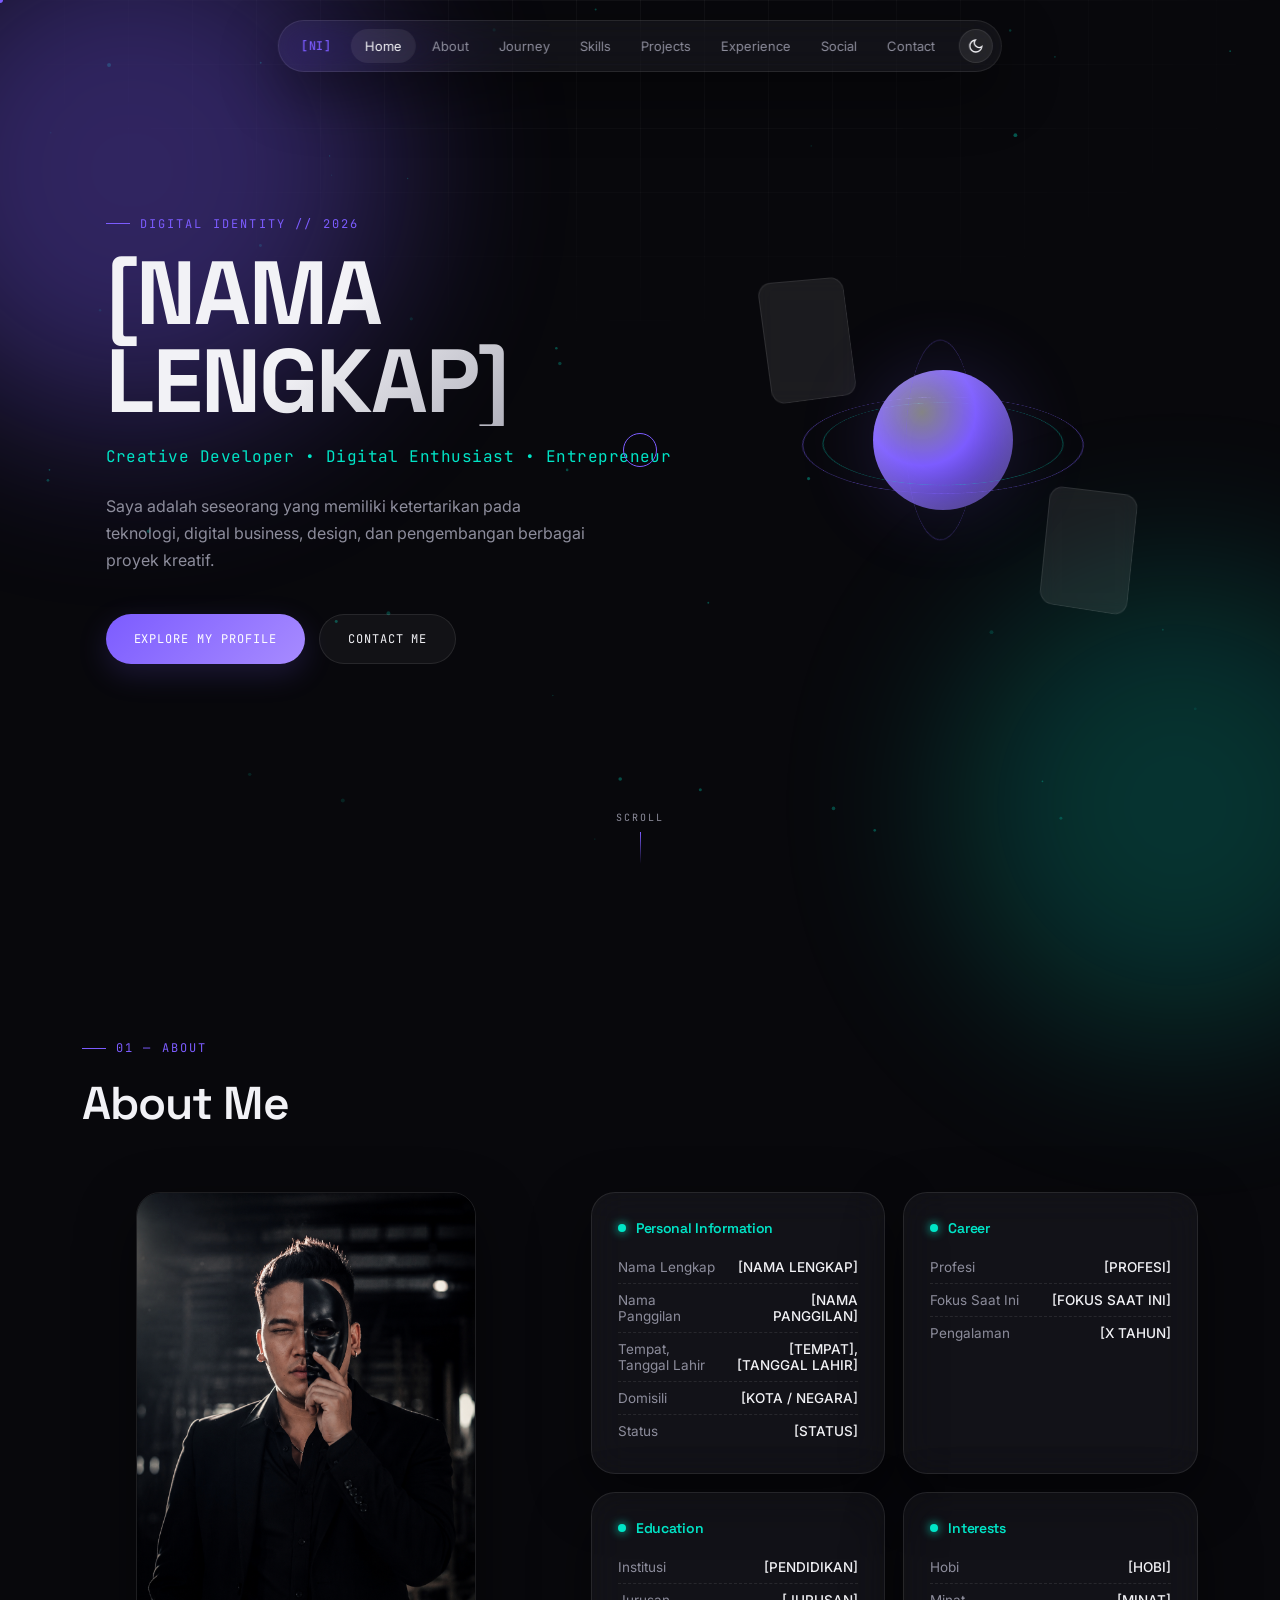
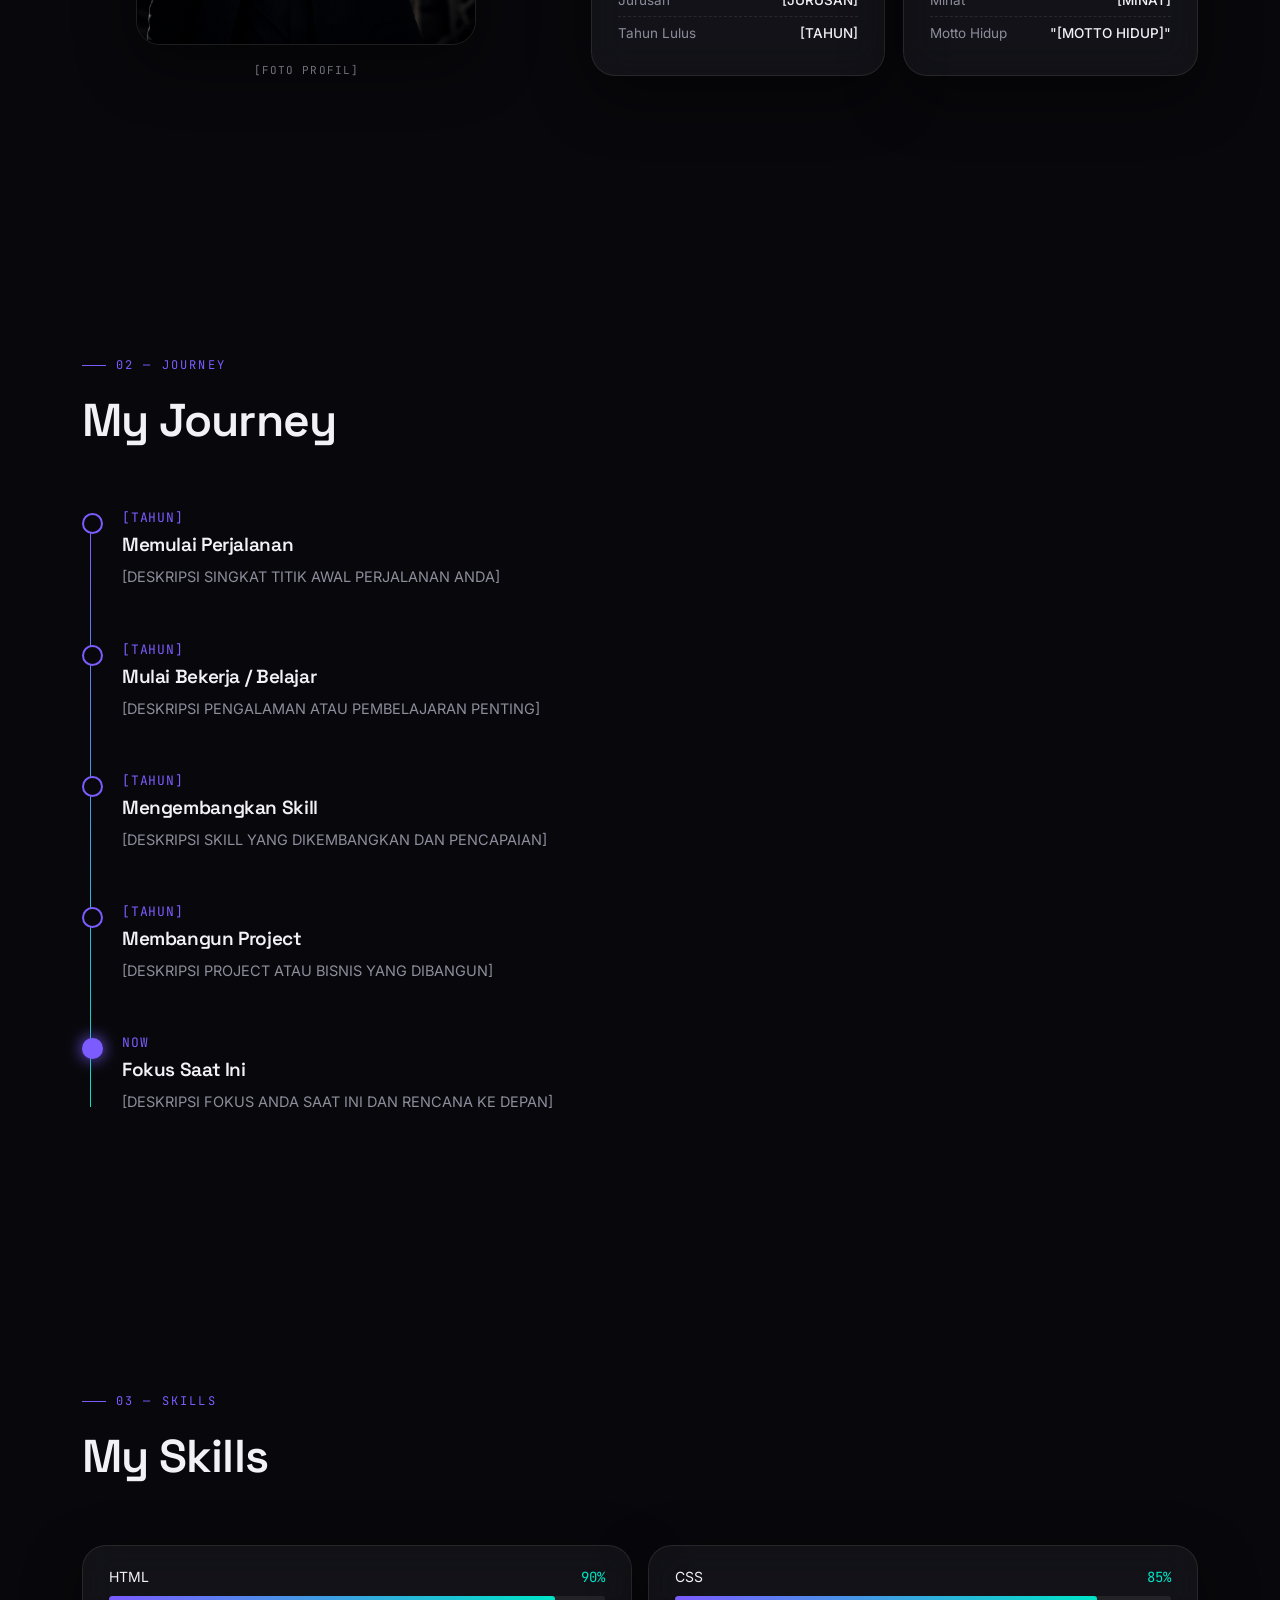
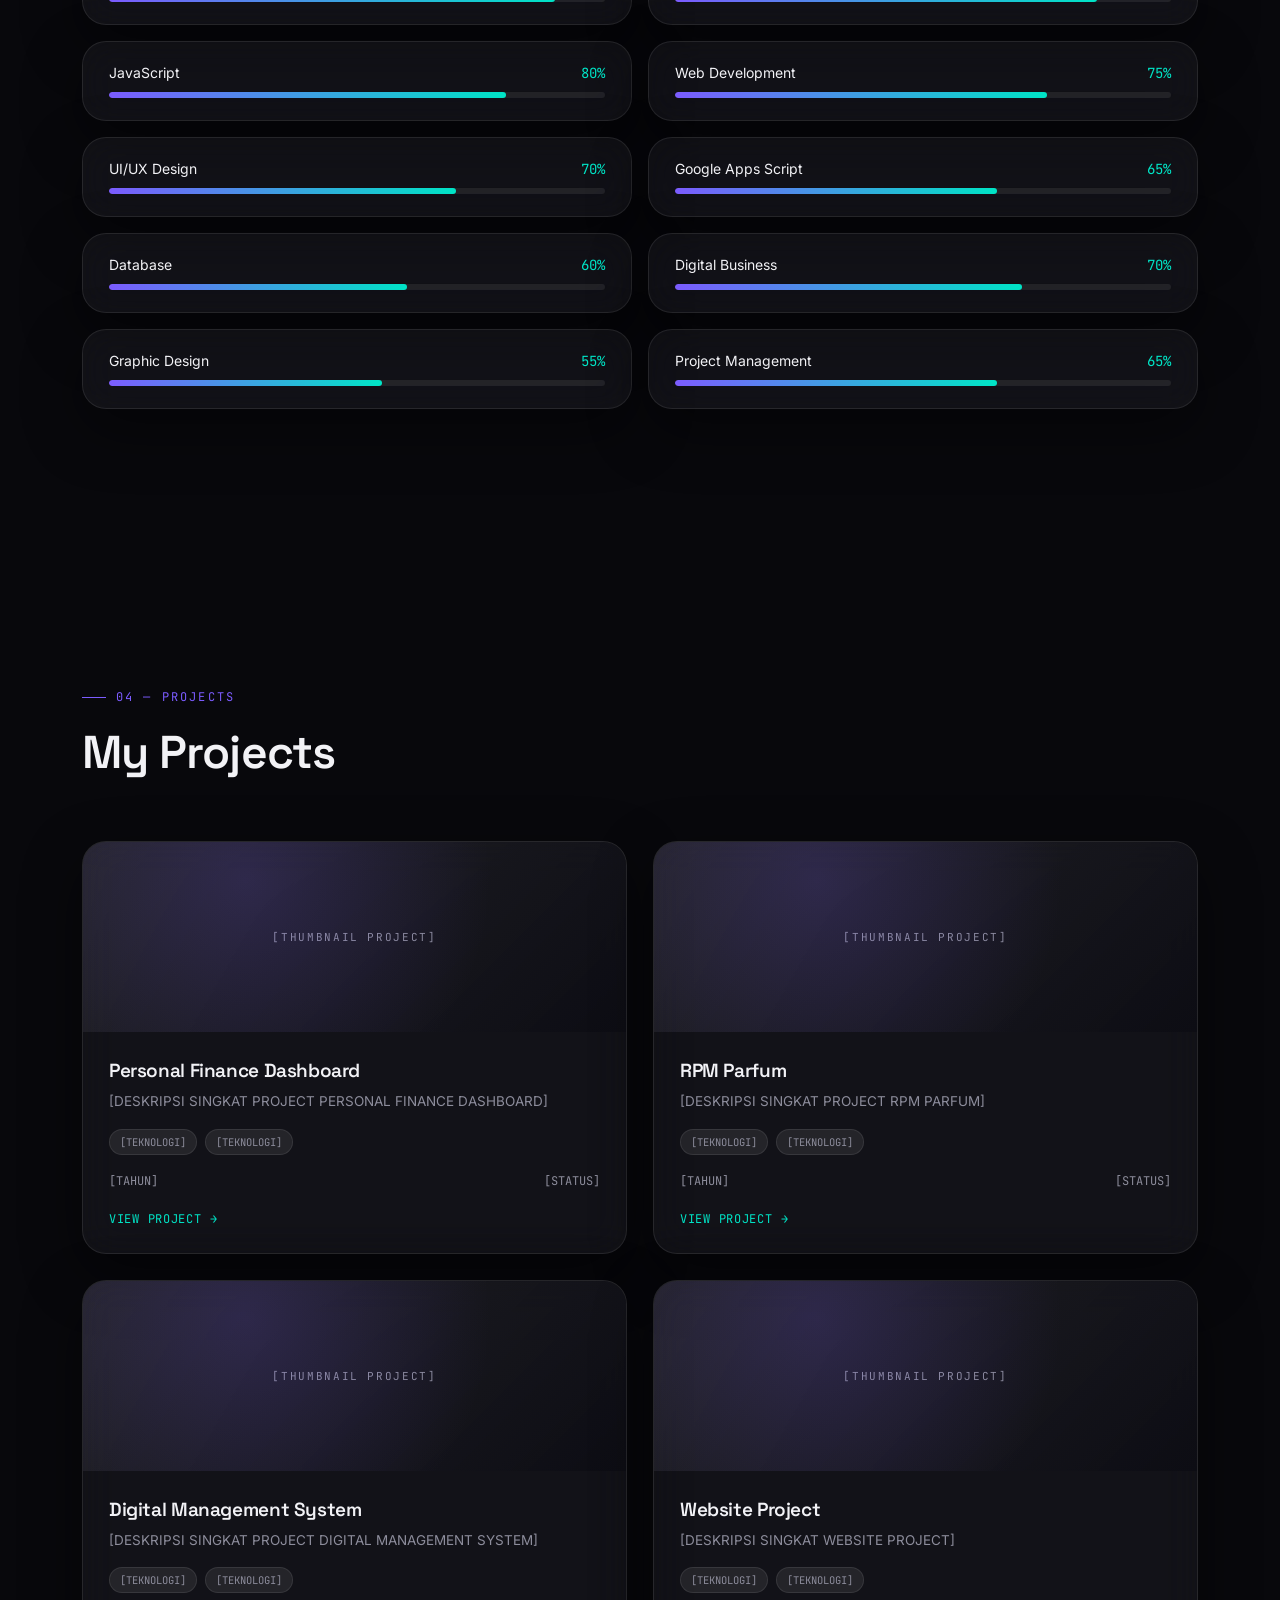
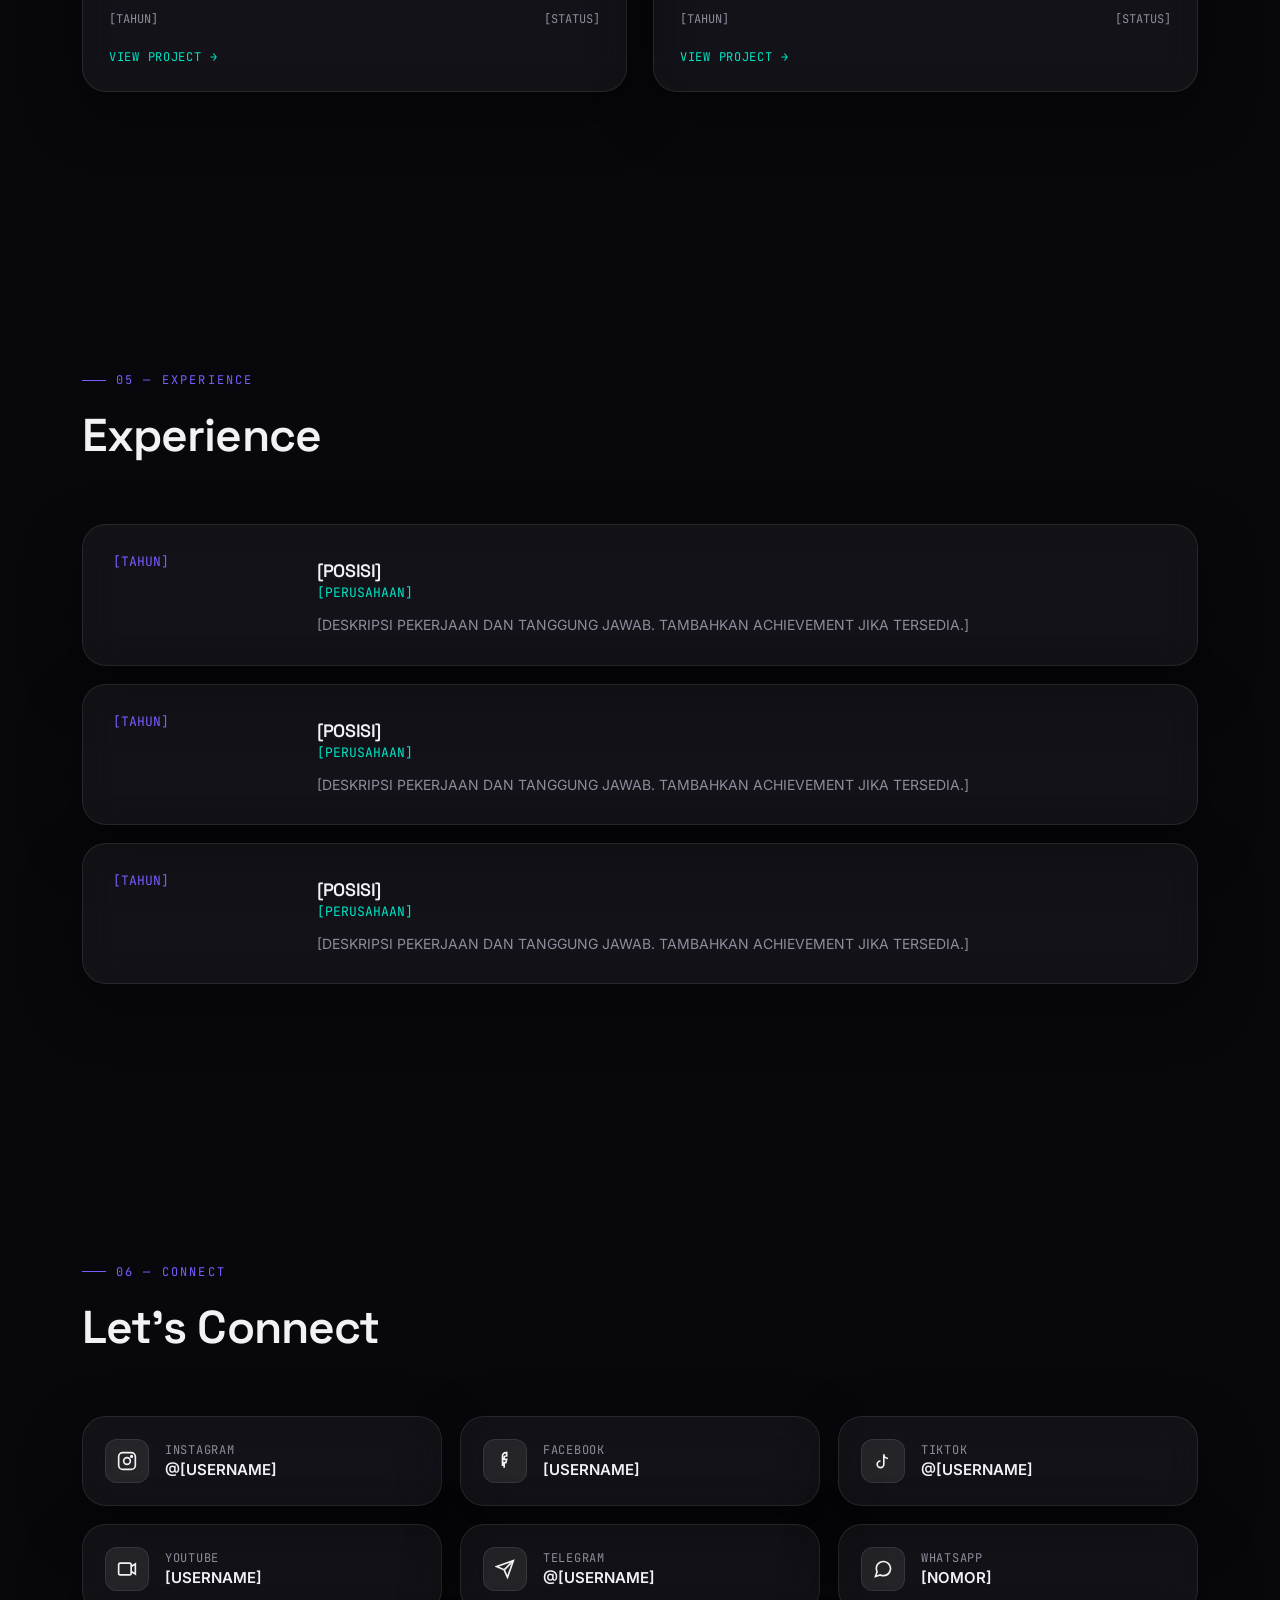
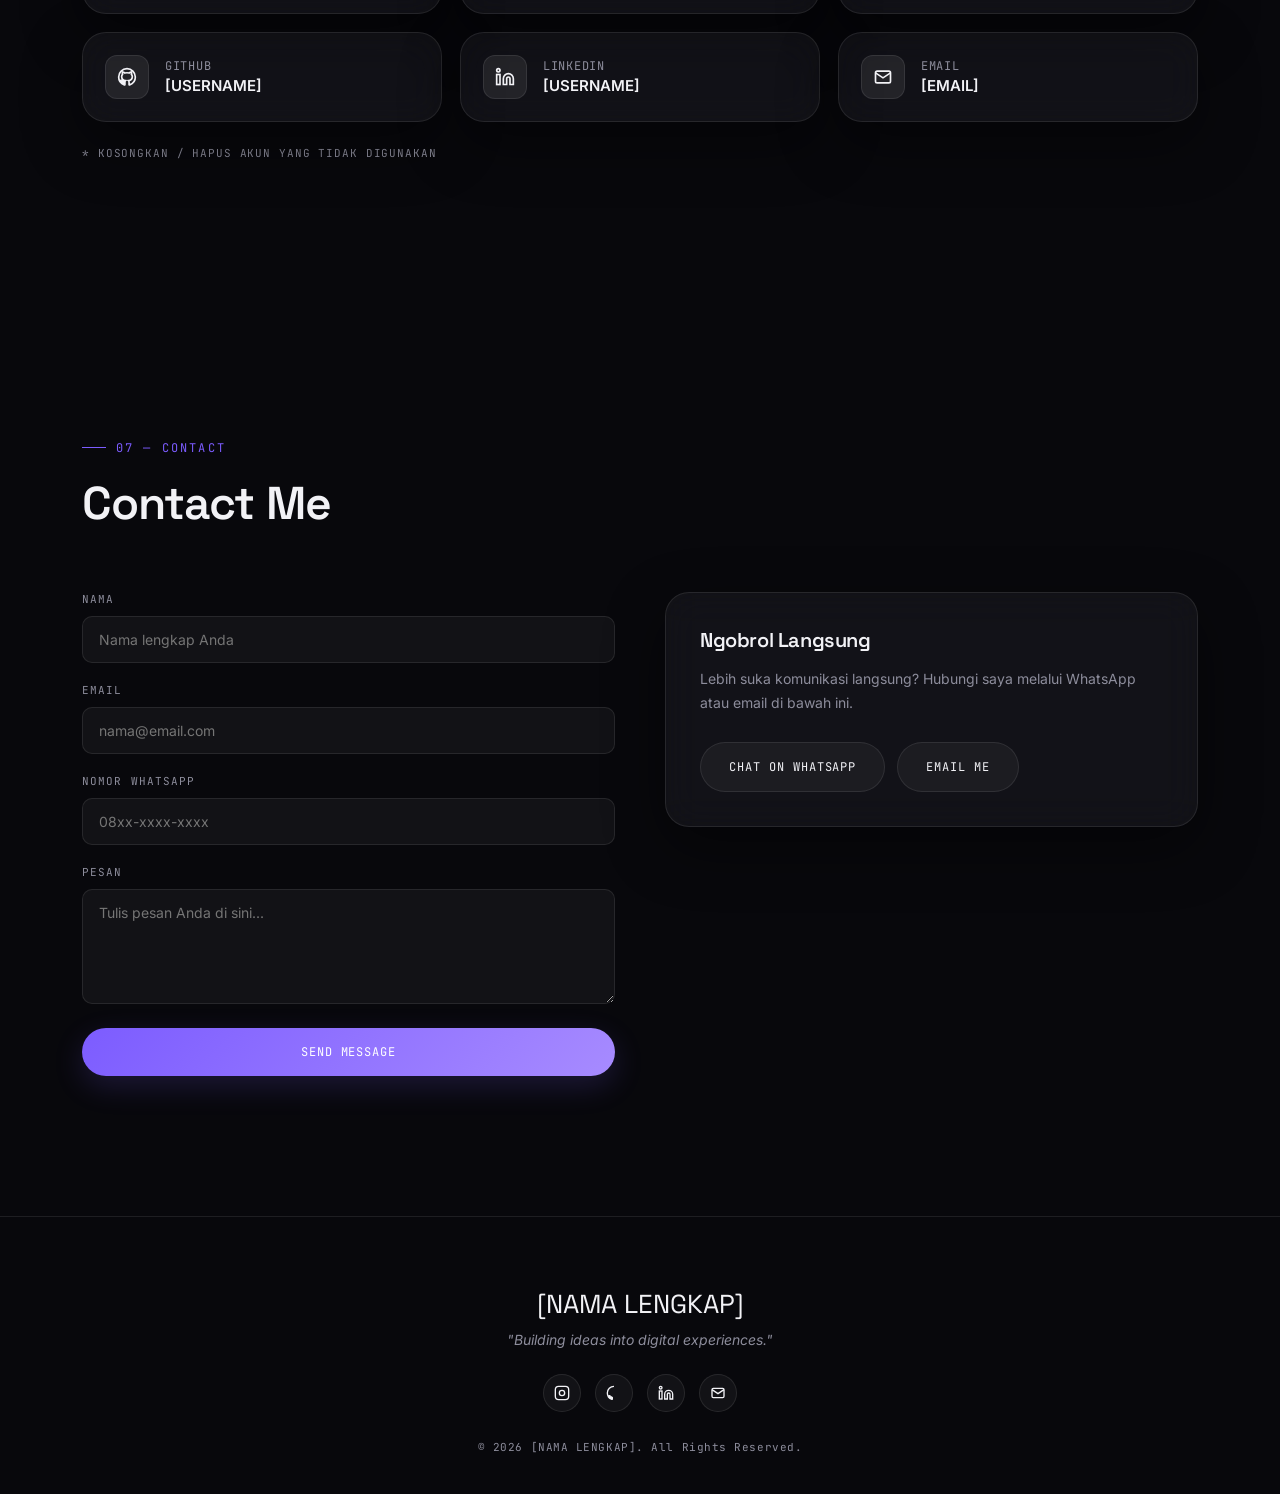
==== commit c95c4dc5: "syky" ====
--- a/index.html
+++ b/index.html
@@ -562,7 +562,7 @@
     <div class="about-grid">
       <div class="reveal">
         <div class="photo-frame">
-          <img src="assets/profile-photo.jpg" alt="Foto profil [NAMA LENGKAP]">
+          <img src="profile-photo.jpg" alt="Foto profil [NAMA LENGKAP]">
         </div>
         <div class="photo-caption">[FOTO PROFIL]</div>
       </div>
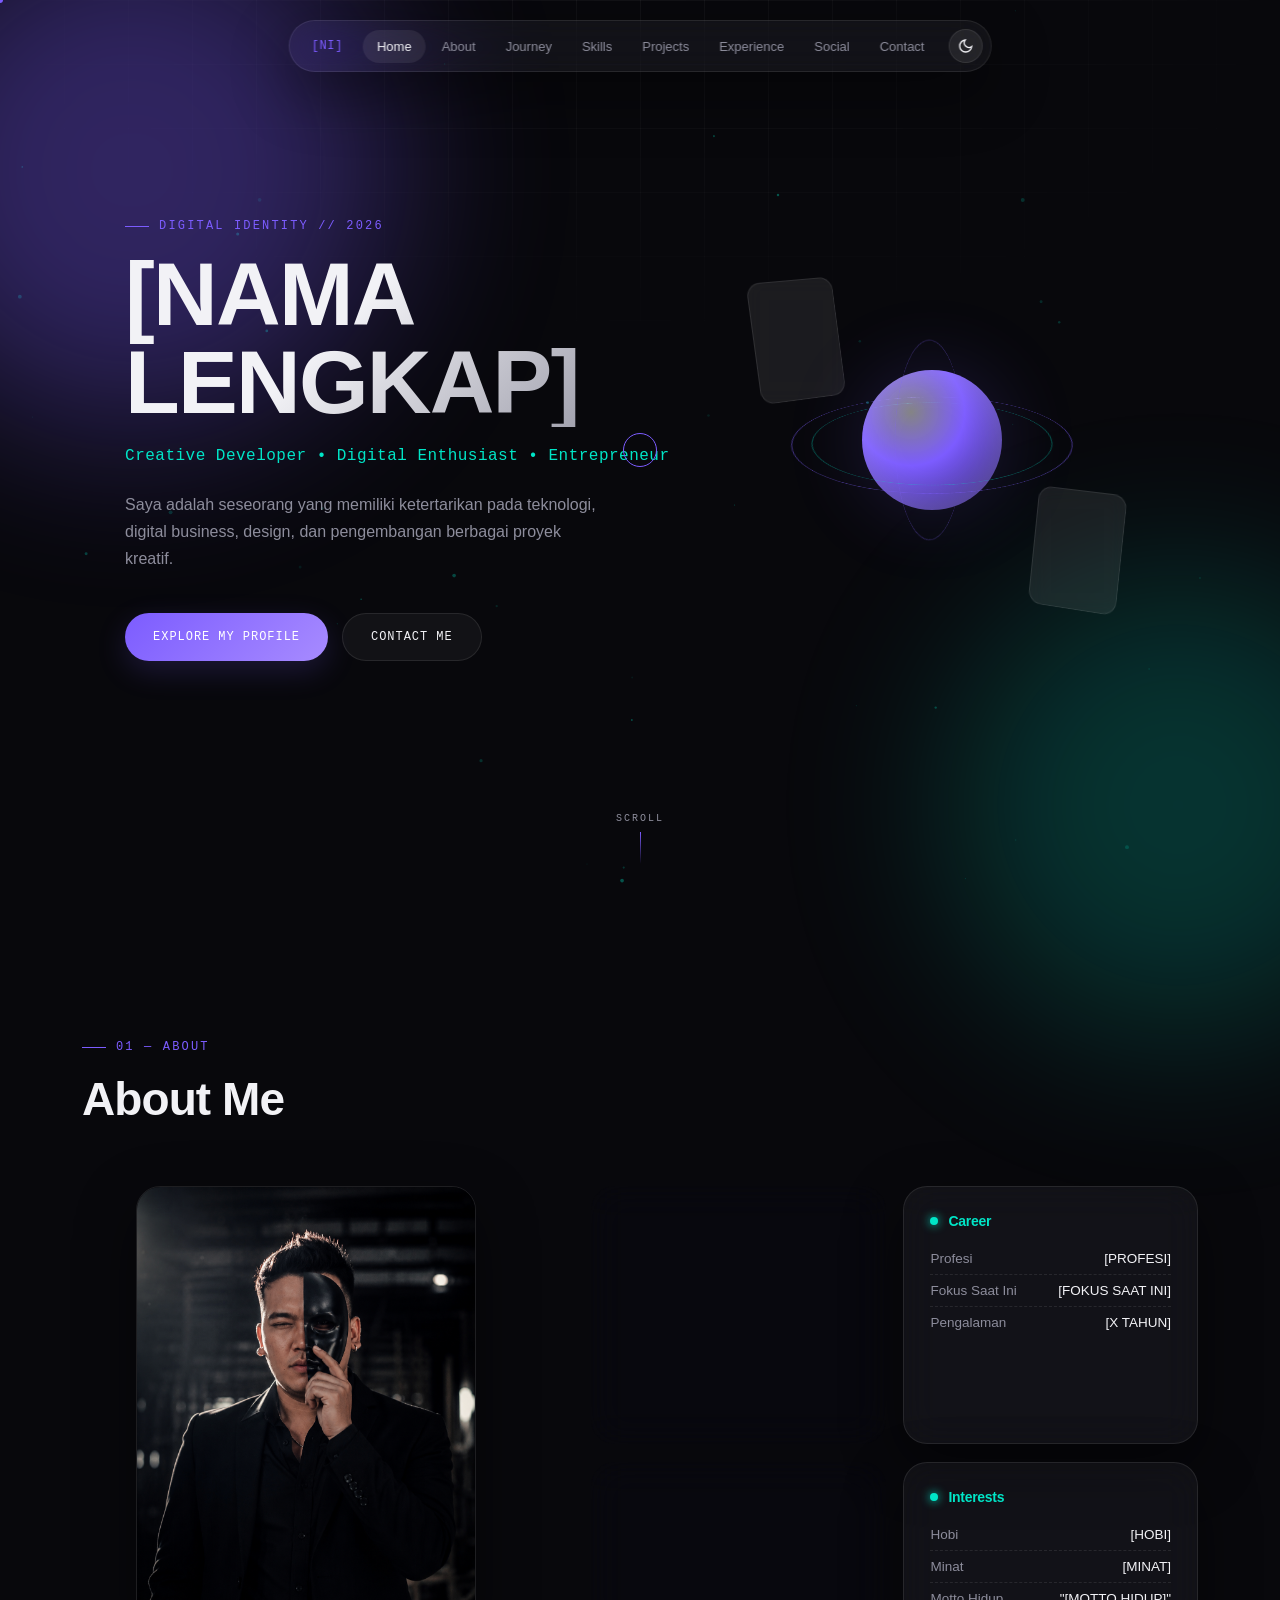
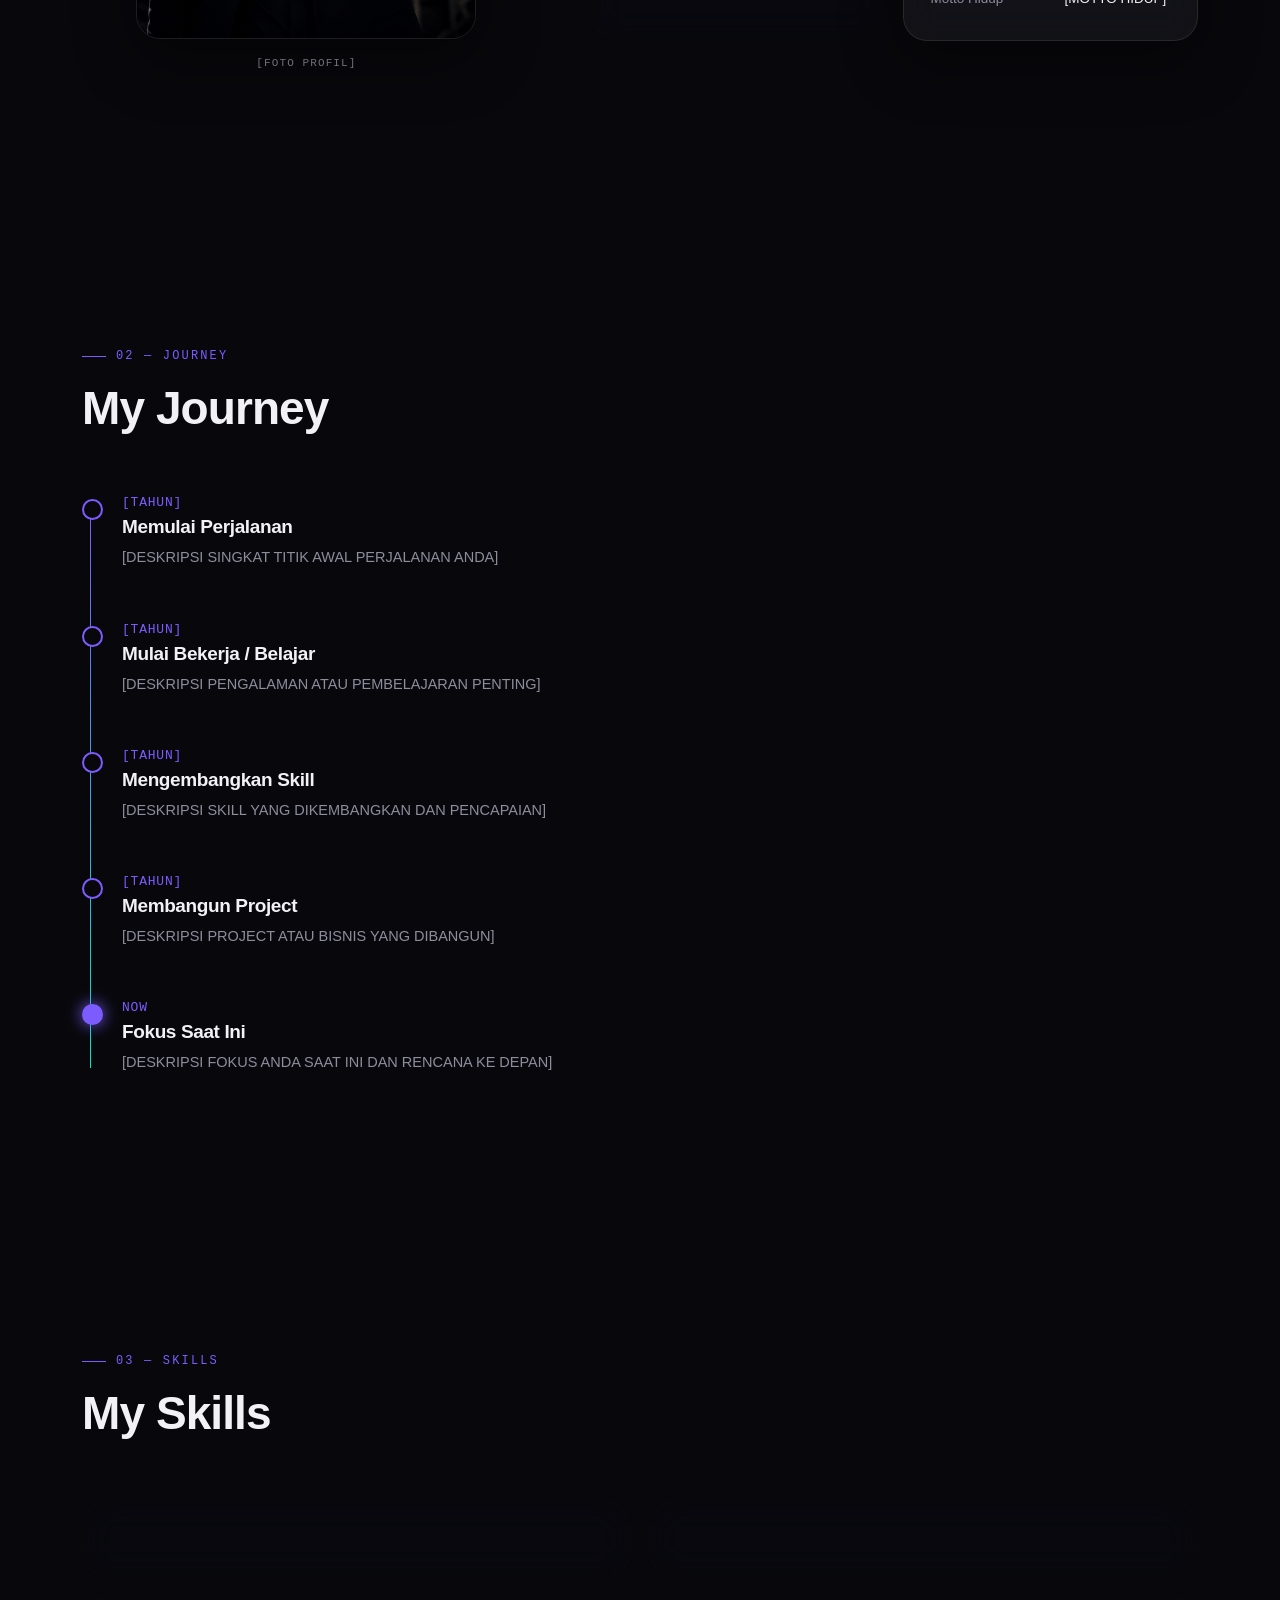
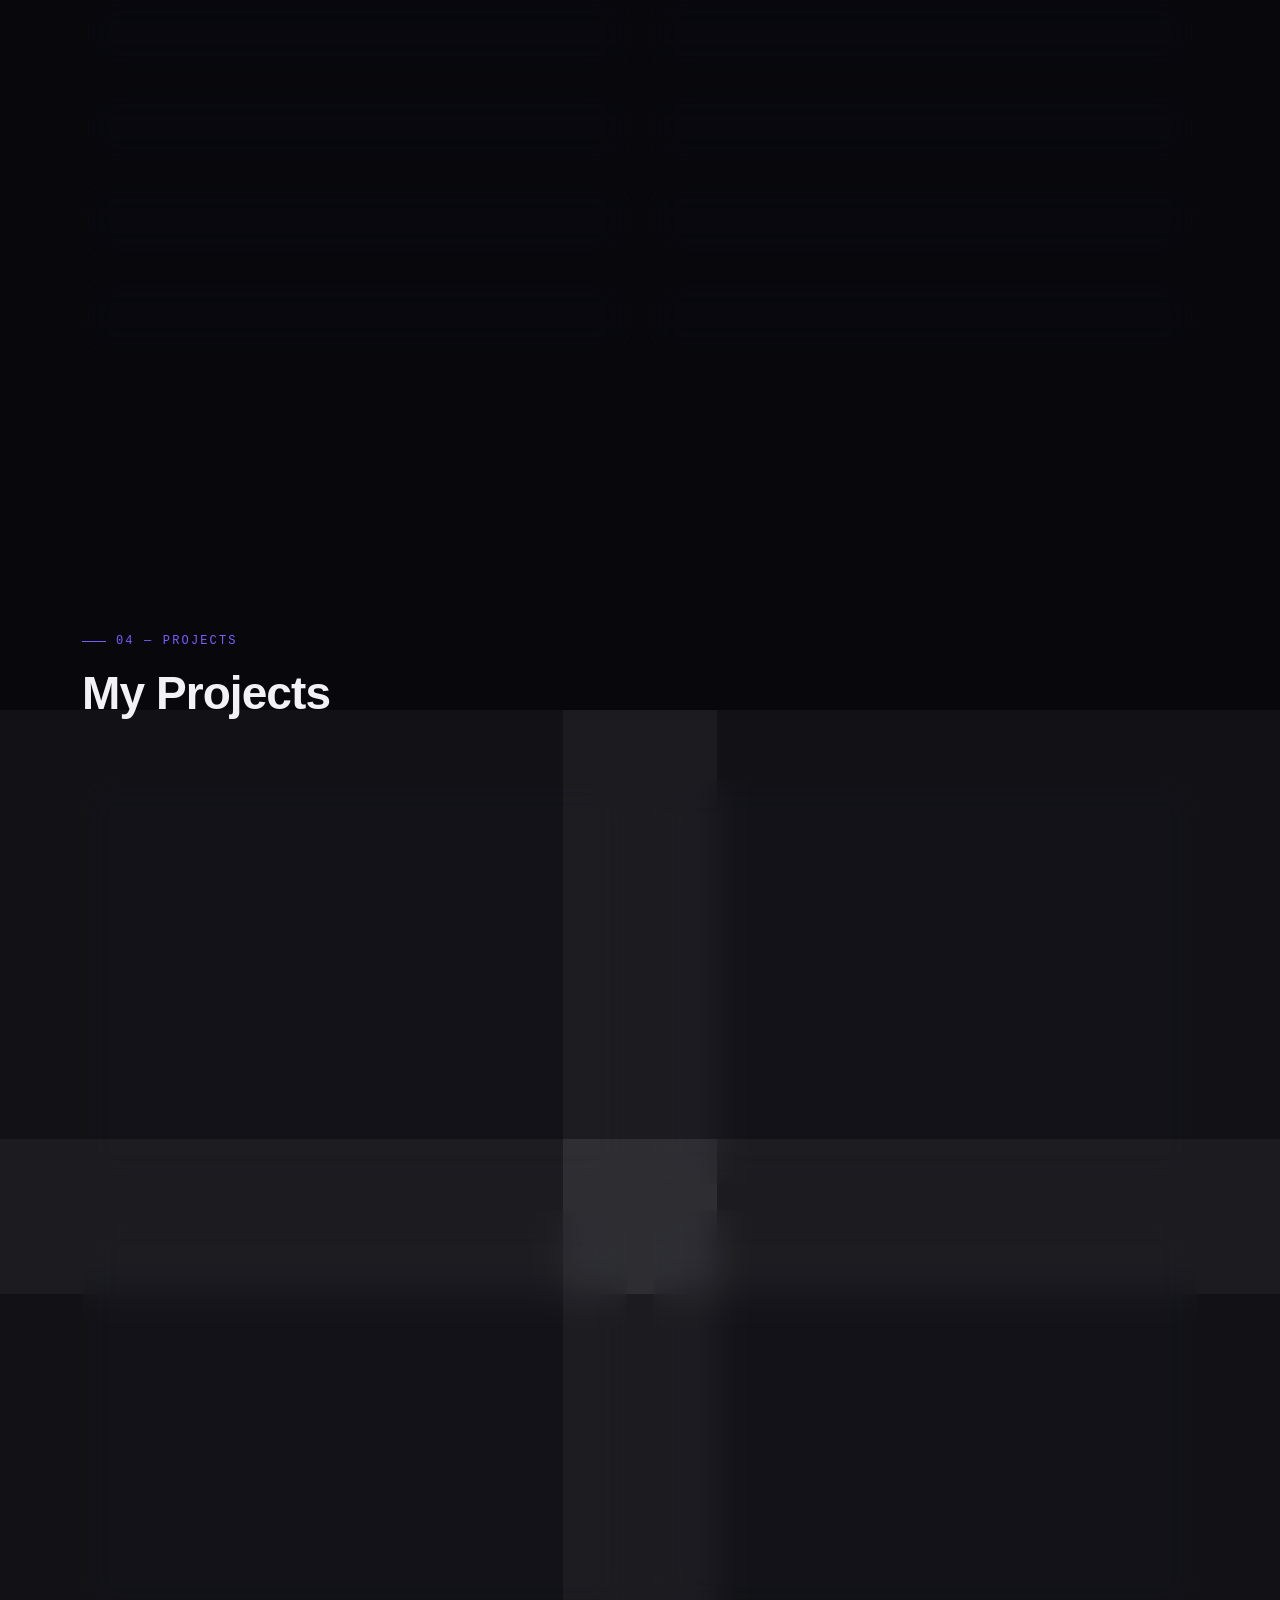
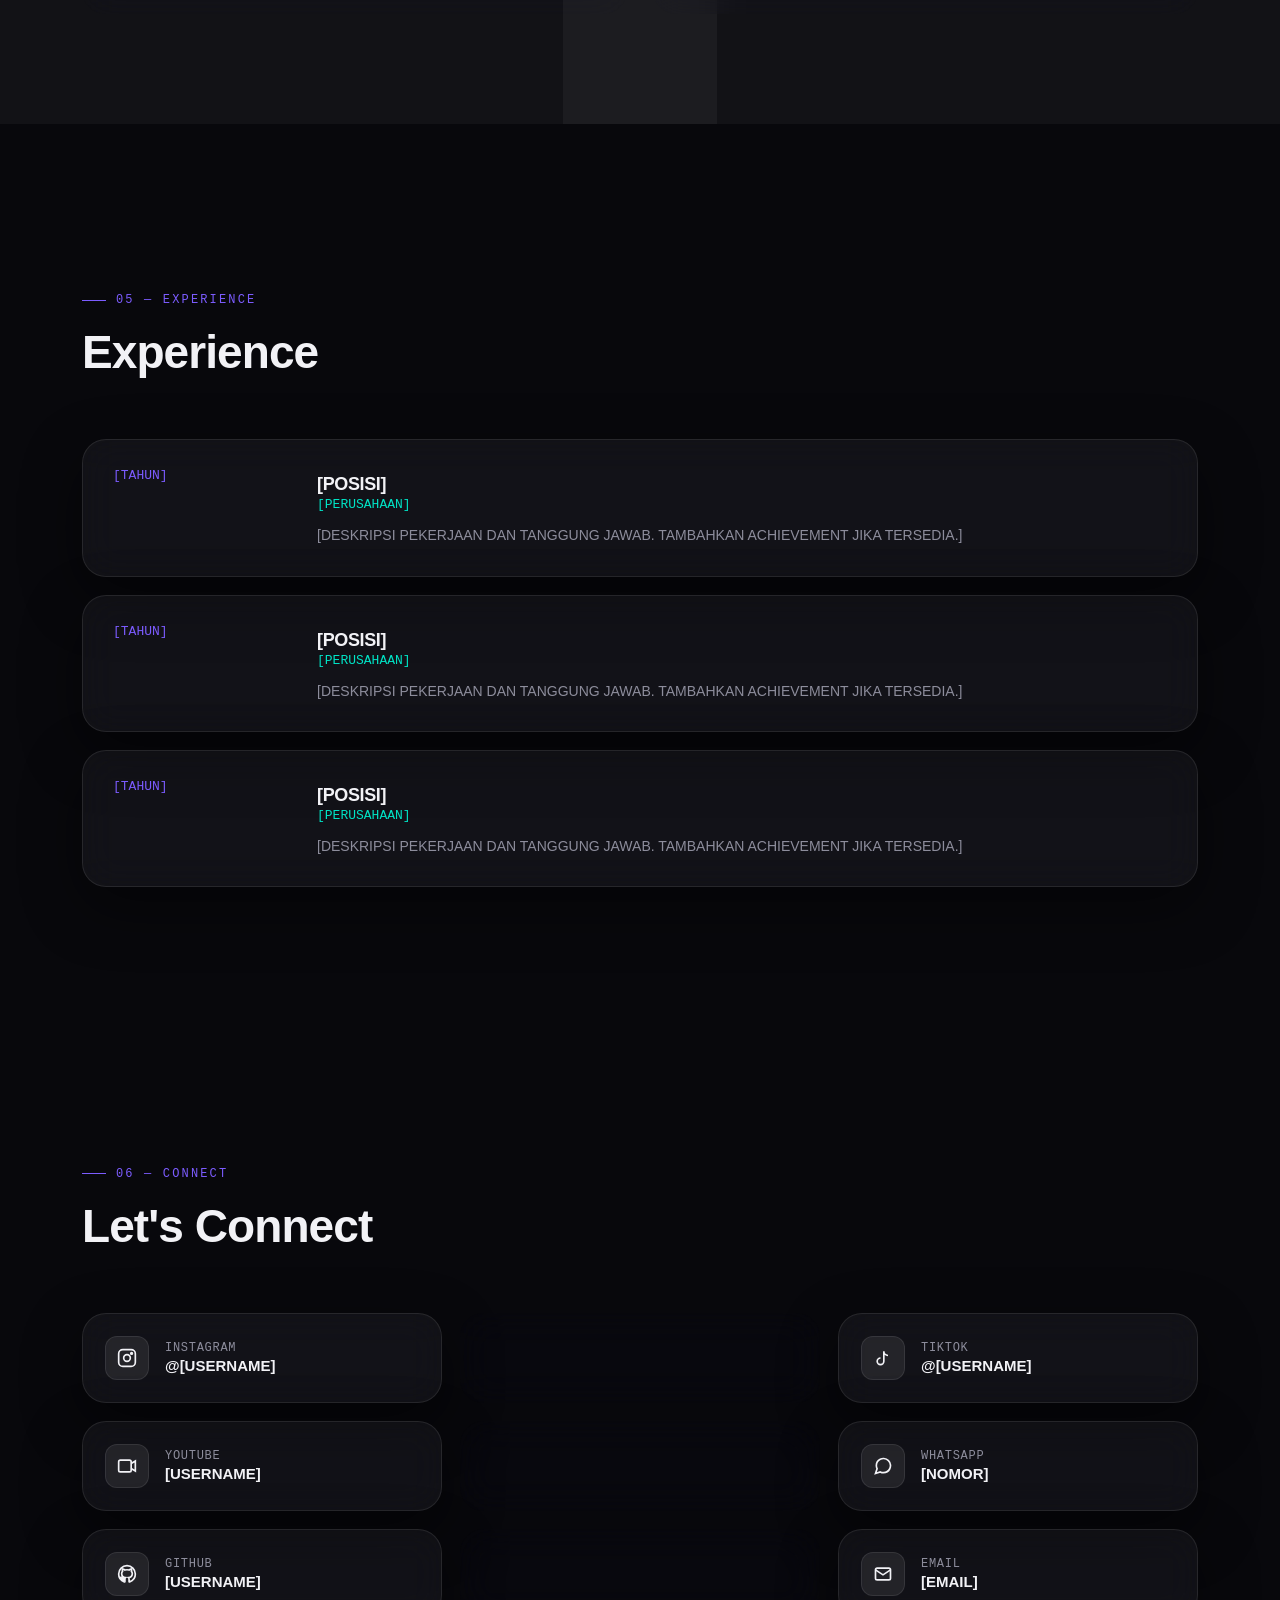
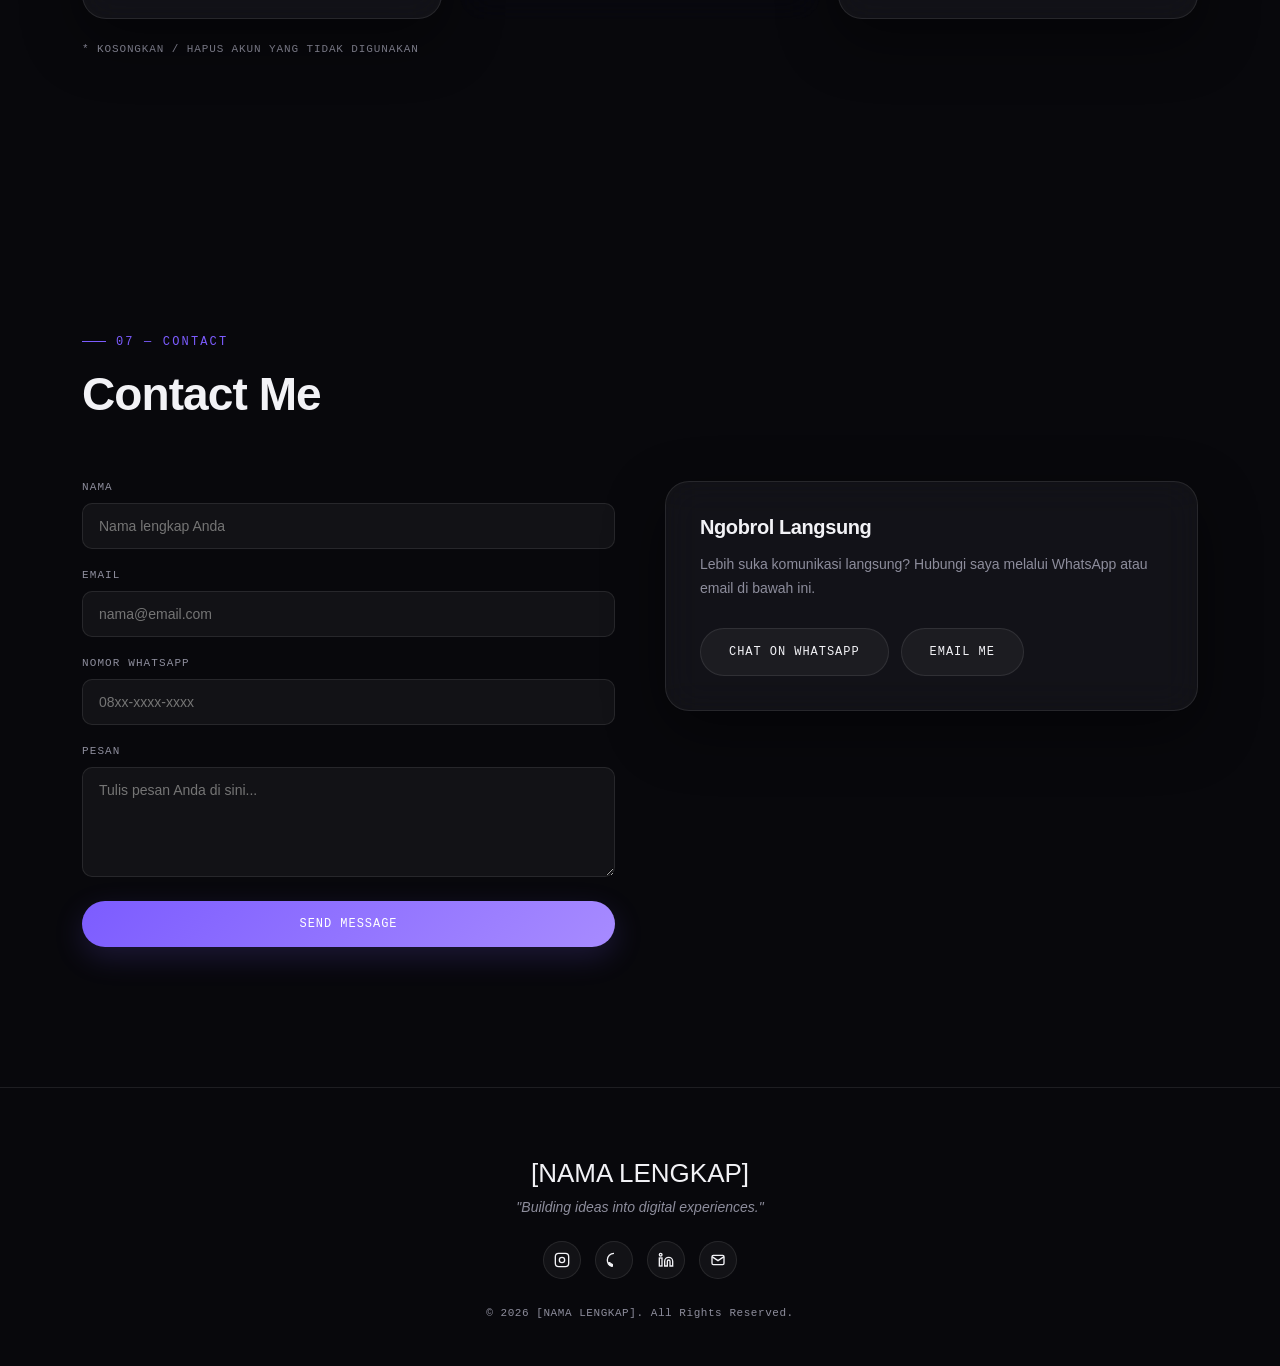
==== commit 6248b23e: "Update index.html" ====
--- a/index.html
+++ b/index.html
@@ -20,7 +20,7 @@
 <link rel="icon" type="image/png" href="assets/favicon.png">
 <link rel="preconnect" href="https://fonts.googleapis.com">
 <link rel="preconnect" href="https://fonts.gstatic.com" crossorigin>
-<link href="https://fonts.googleapis.com/css2?family=Space+Grotesk:wght@400;500;600;700&family=Inter:wght@300;400;500;600;700&family=JetBrains+Mono:wght@400;500&display=swap" rel="stylesheet">
+<link href="" rel="stylesheet">
 
 <style>
 /* ============================================
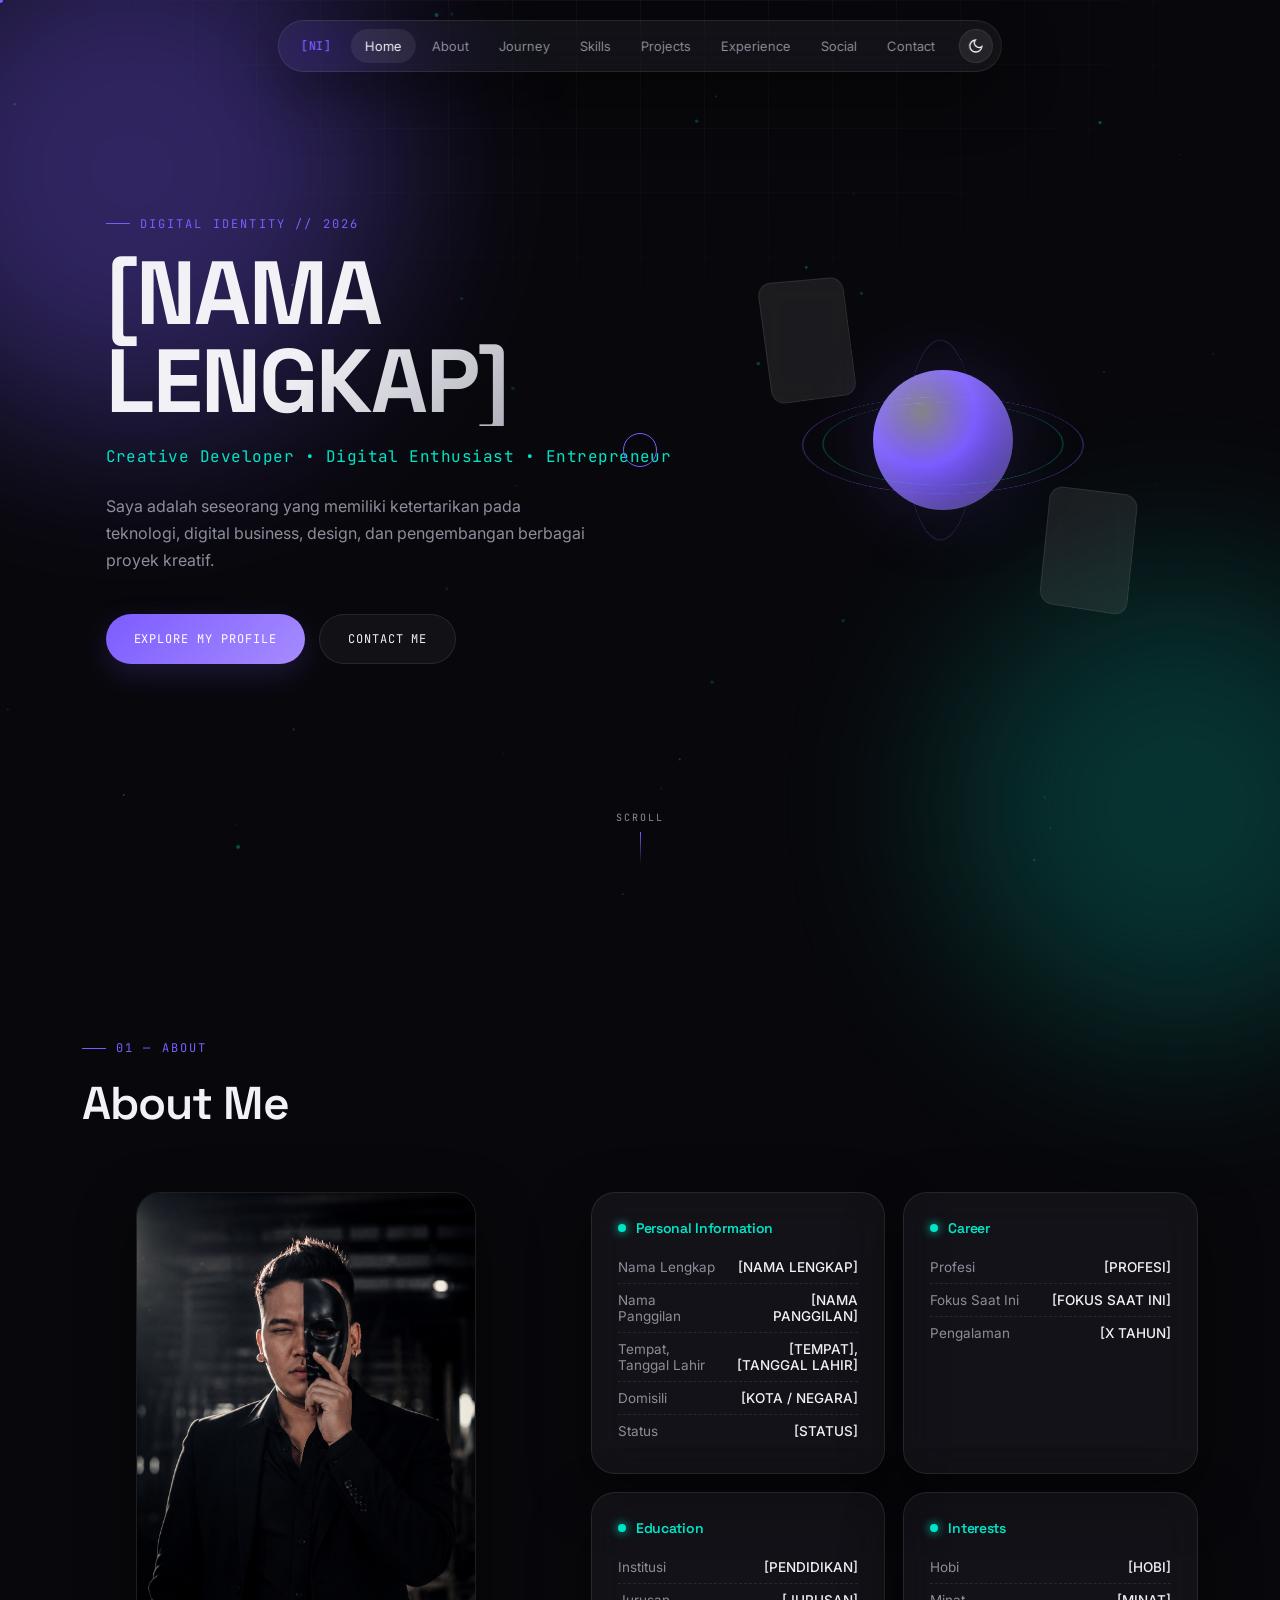
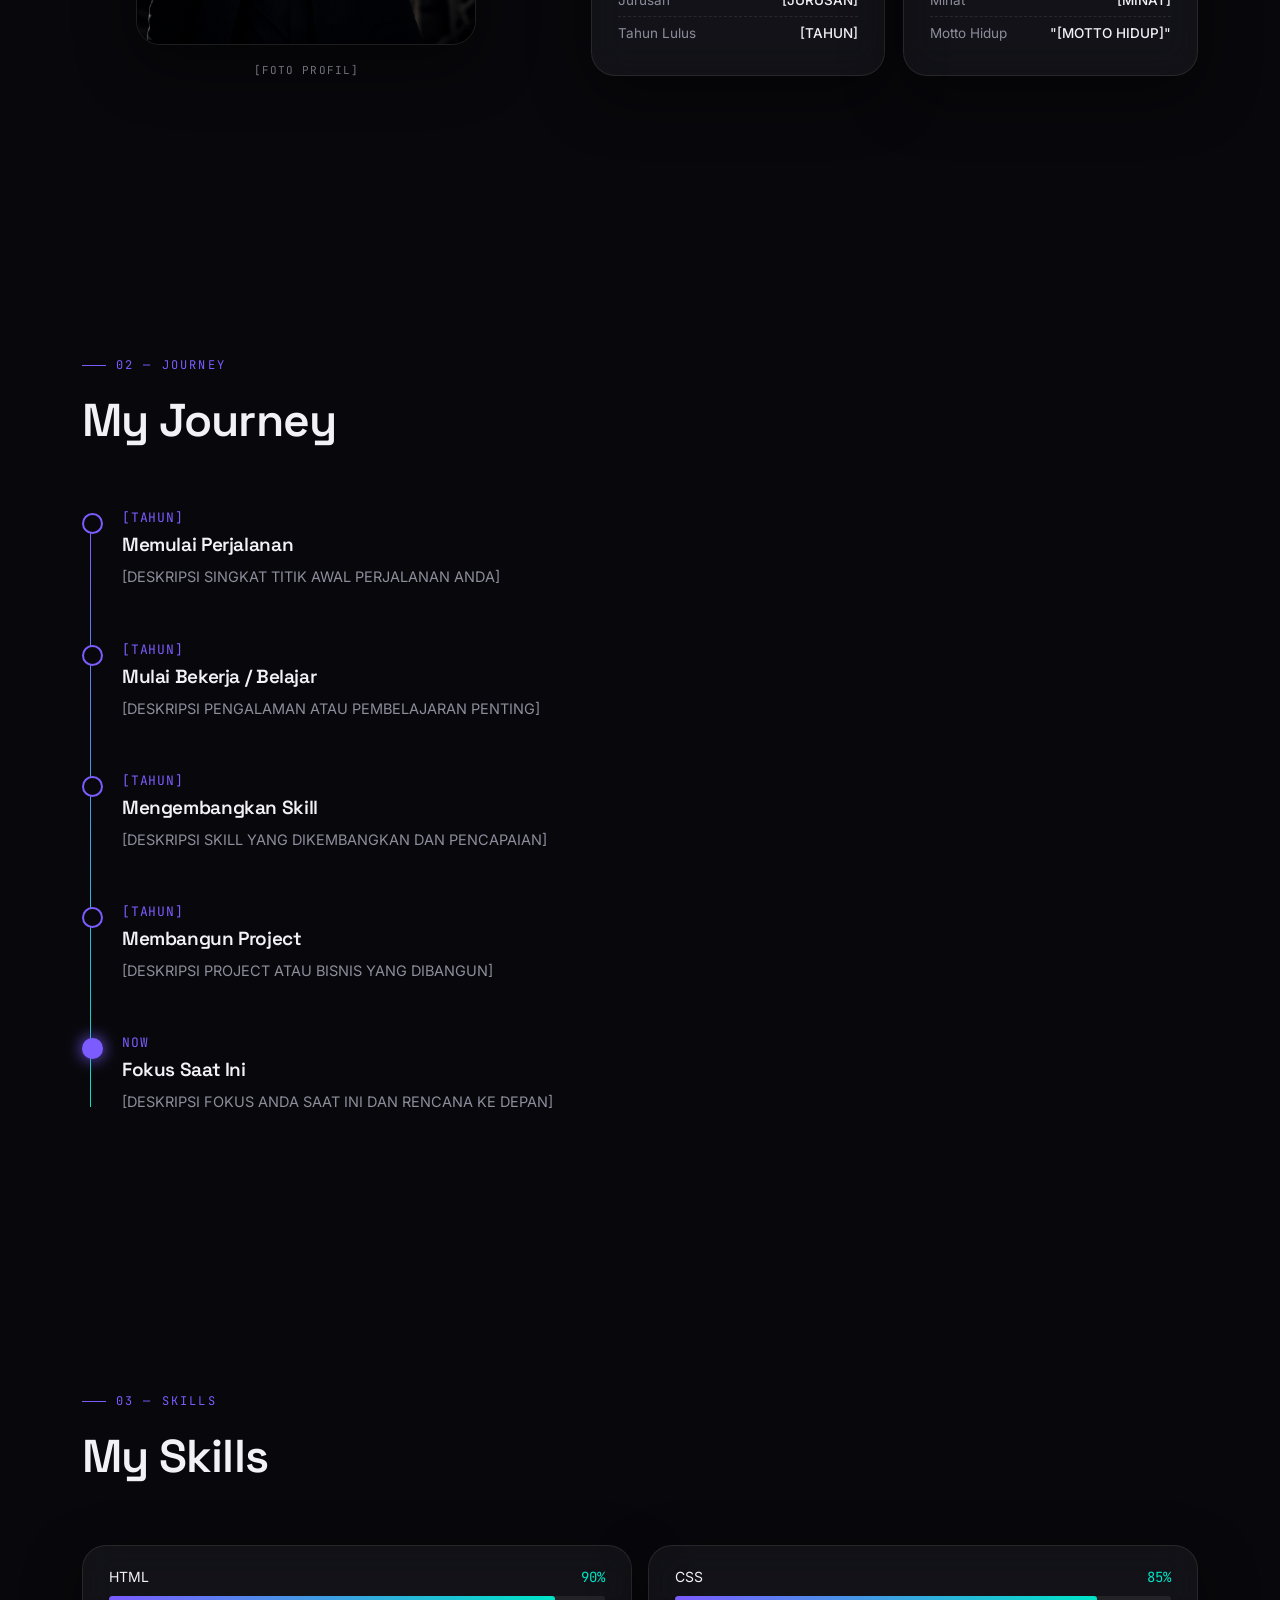
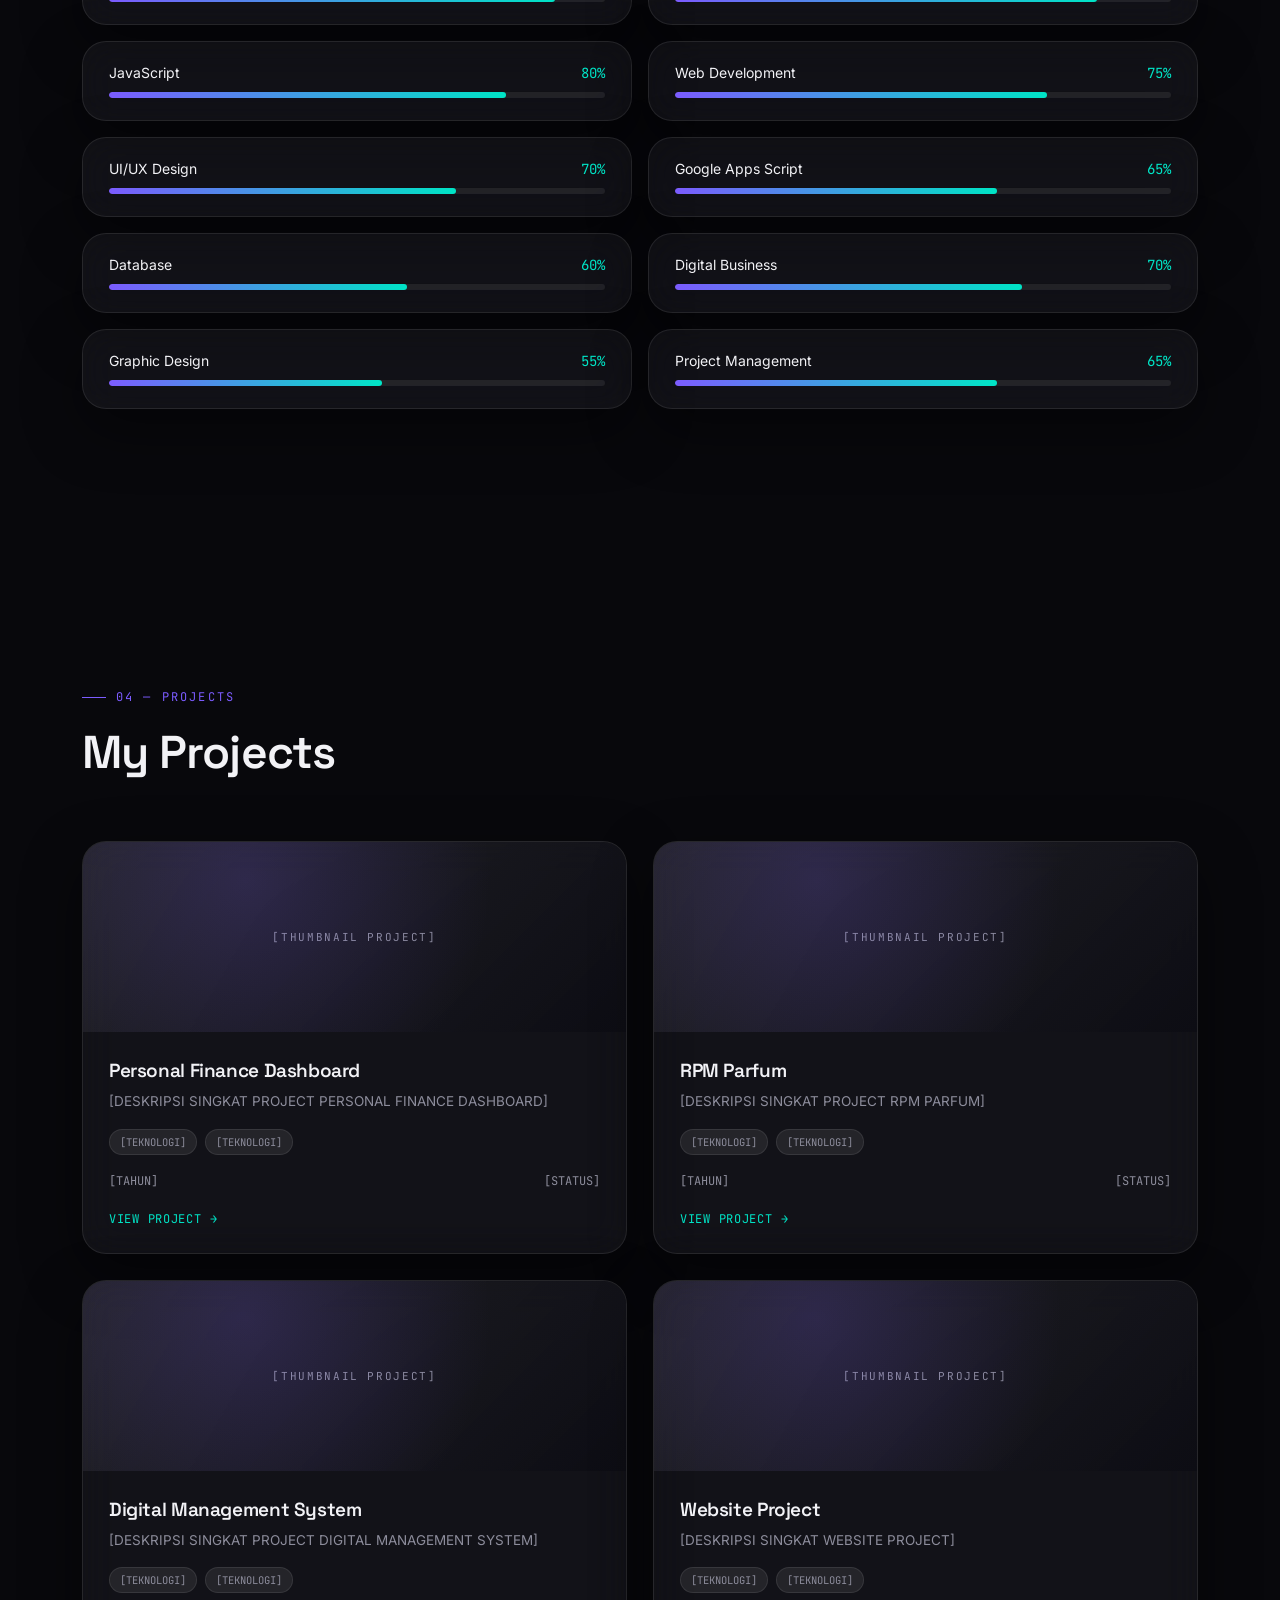
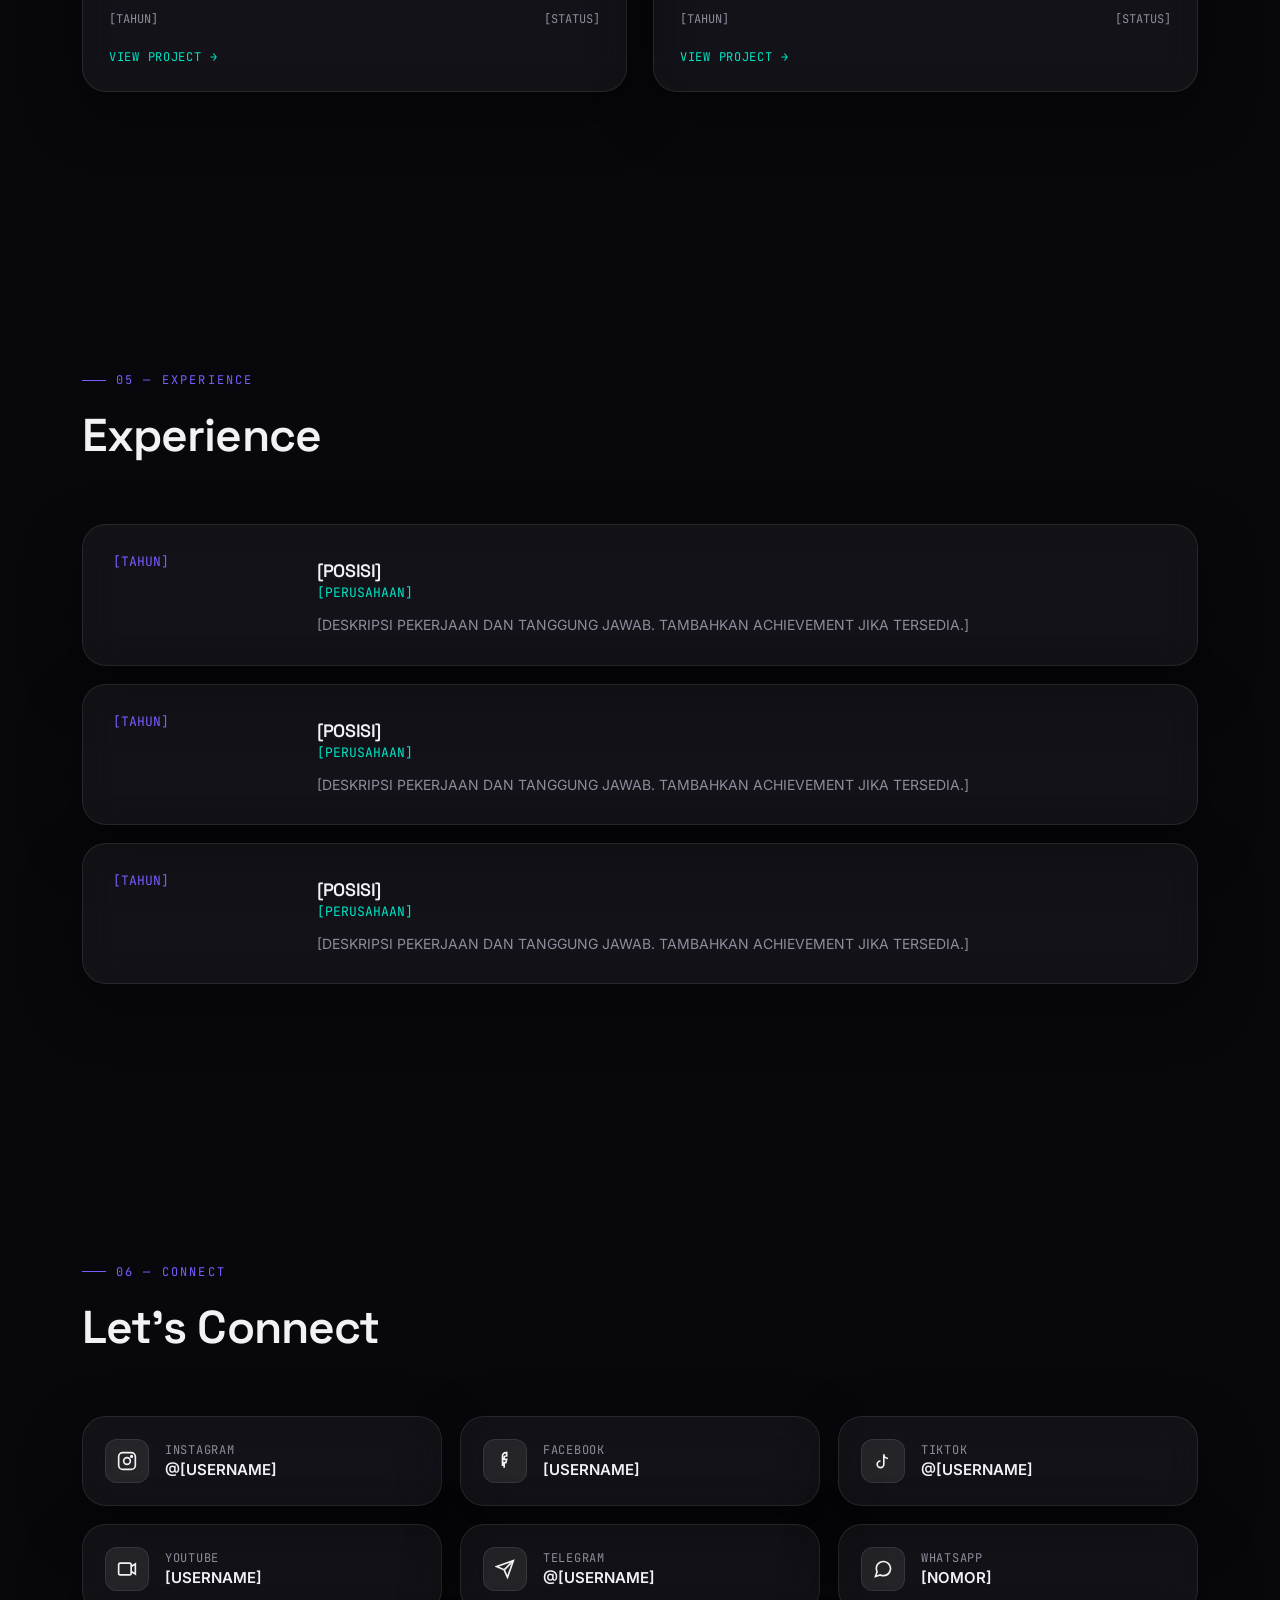
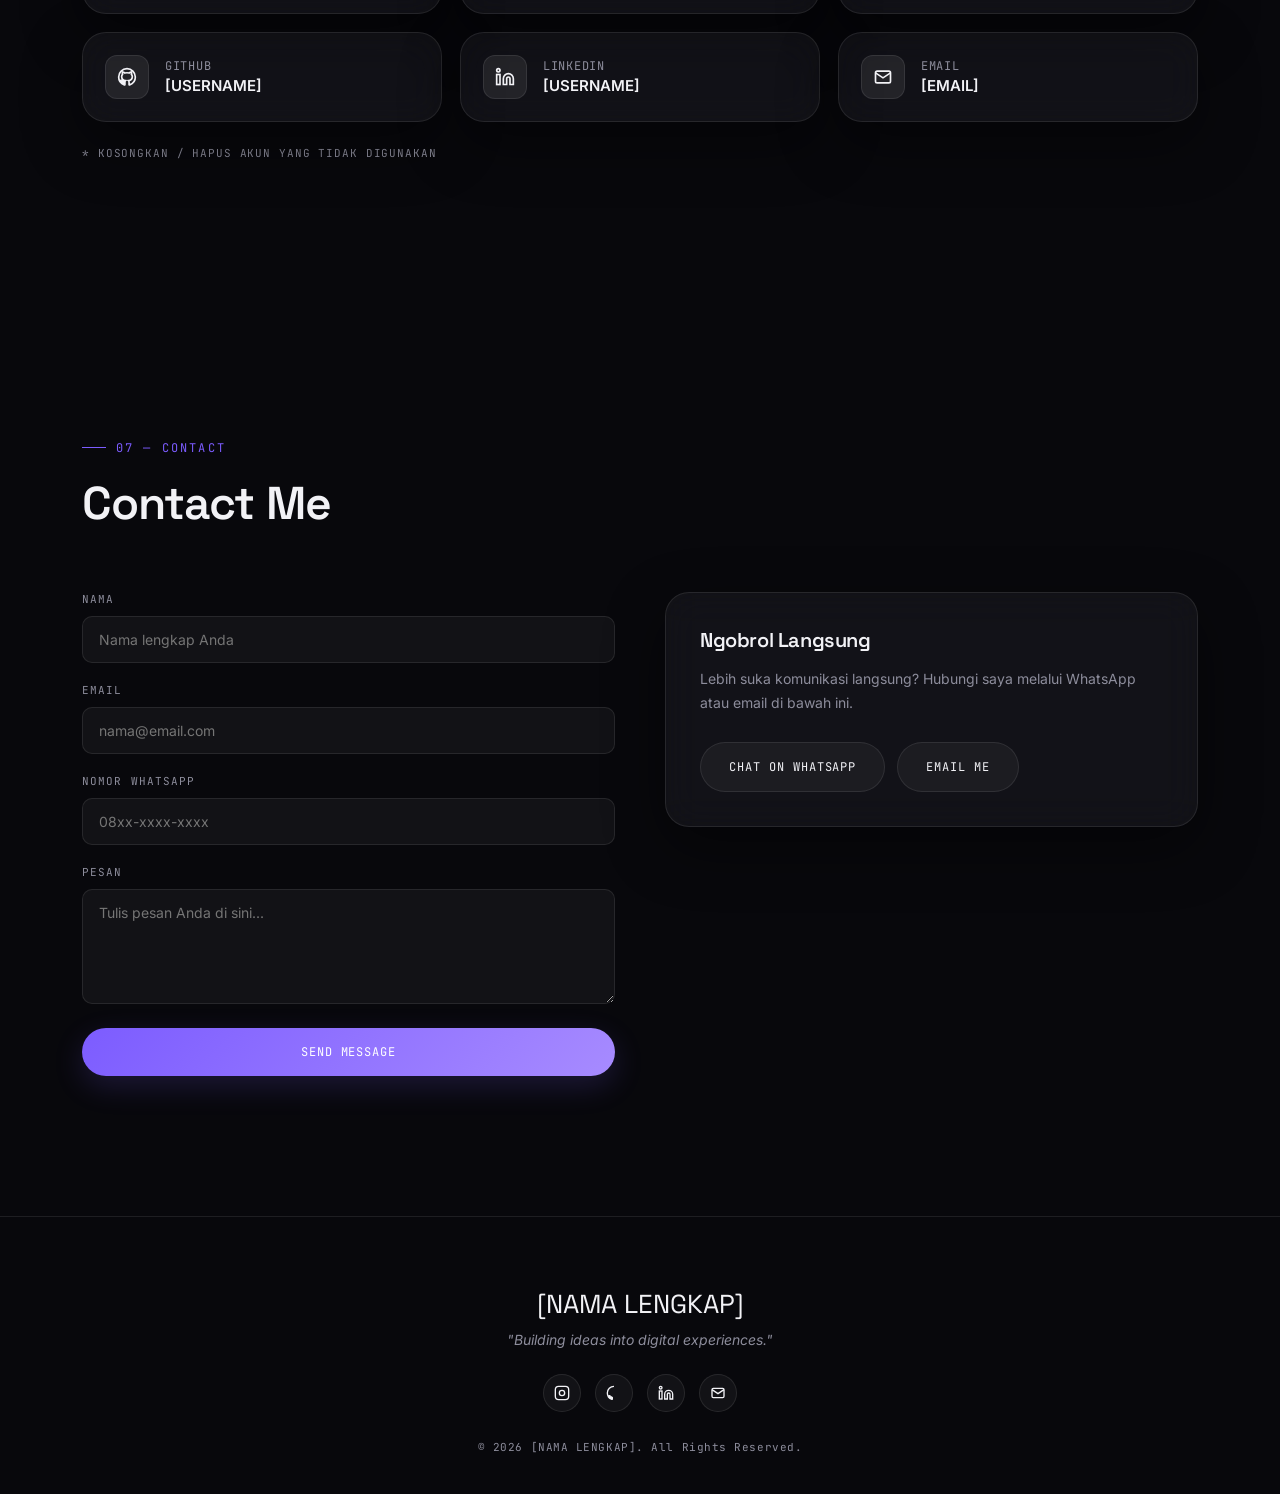
==== commit f30ef318: "syky" ====
--- a/index.html
+++ b/index.html
@@ -20,7 +20,7 @@
 <link rel="icon" type="image/png" href="assets/favicon.png">
 <link rel="preconnect" href="https://fonts.googleapis.com">
 <link rel="preconnect" href="https://fonts.gstatic.com" crossorigin>
-<link href="" rel="stylesheet">
+<link href="https://fonts.googleapis.com/css2?family=Space+Grotesk:wght@400;500;600;700&family=Inter:wght@300;400;500;600;700&family=JetBrains+Mono:wght@400;500&display=swap" rel="stylesheet">
 
 <style>
 /* ============================================
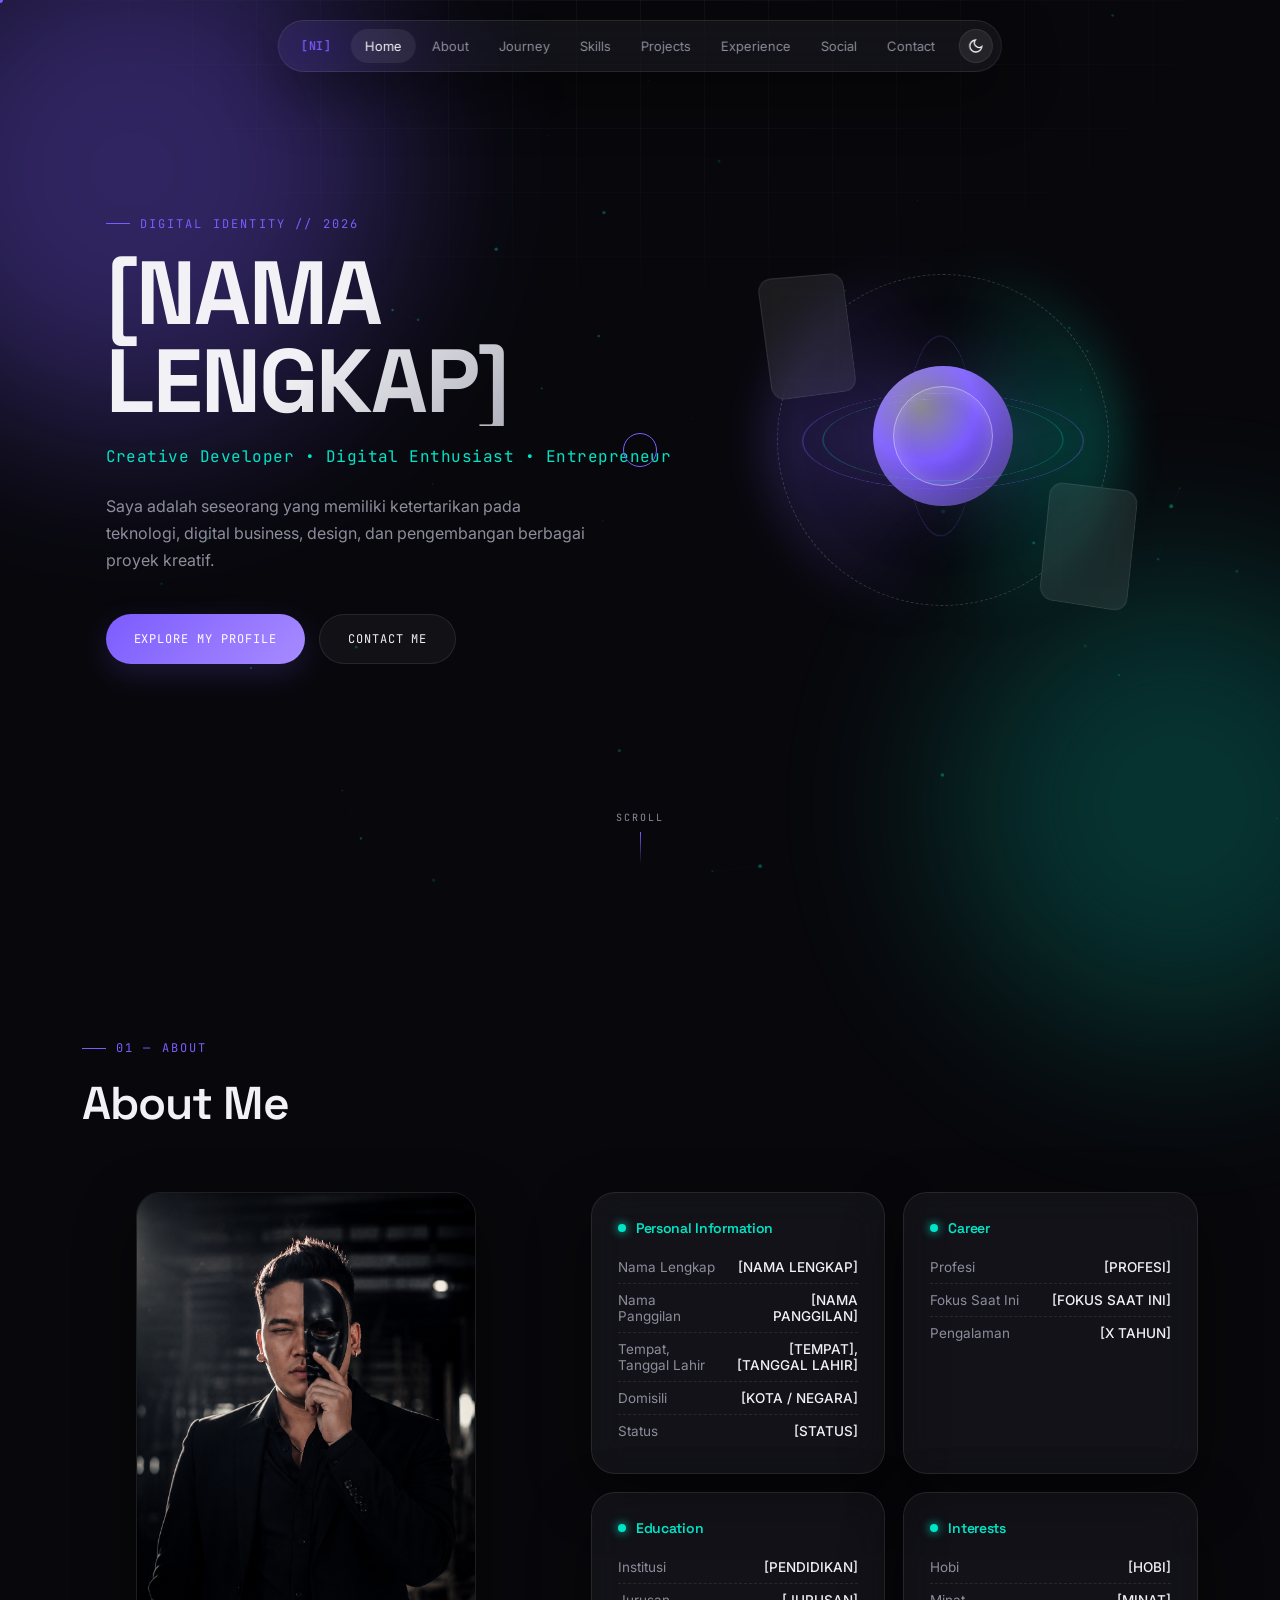
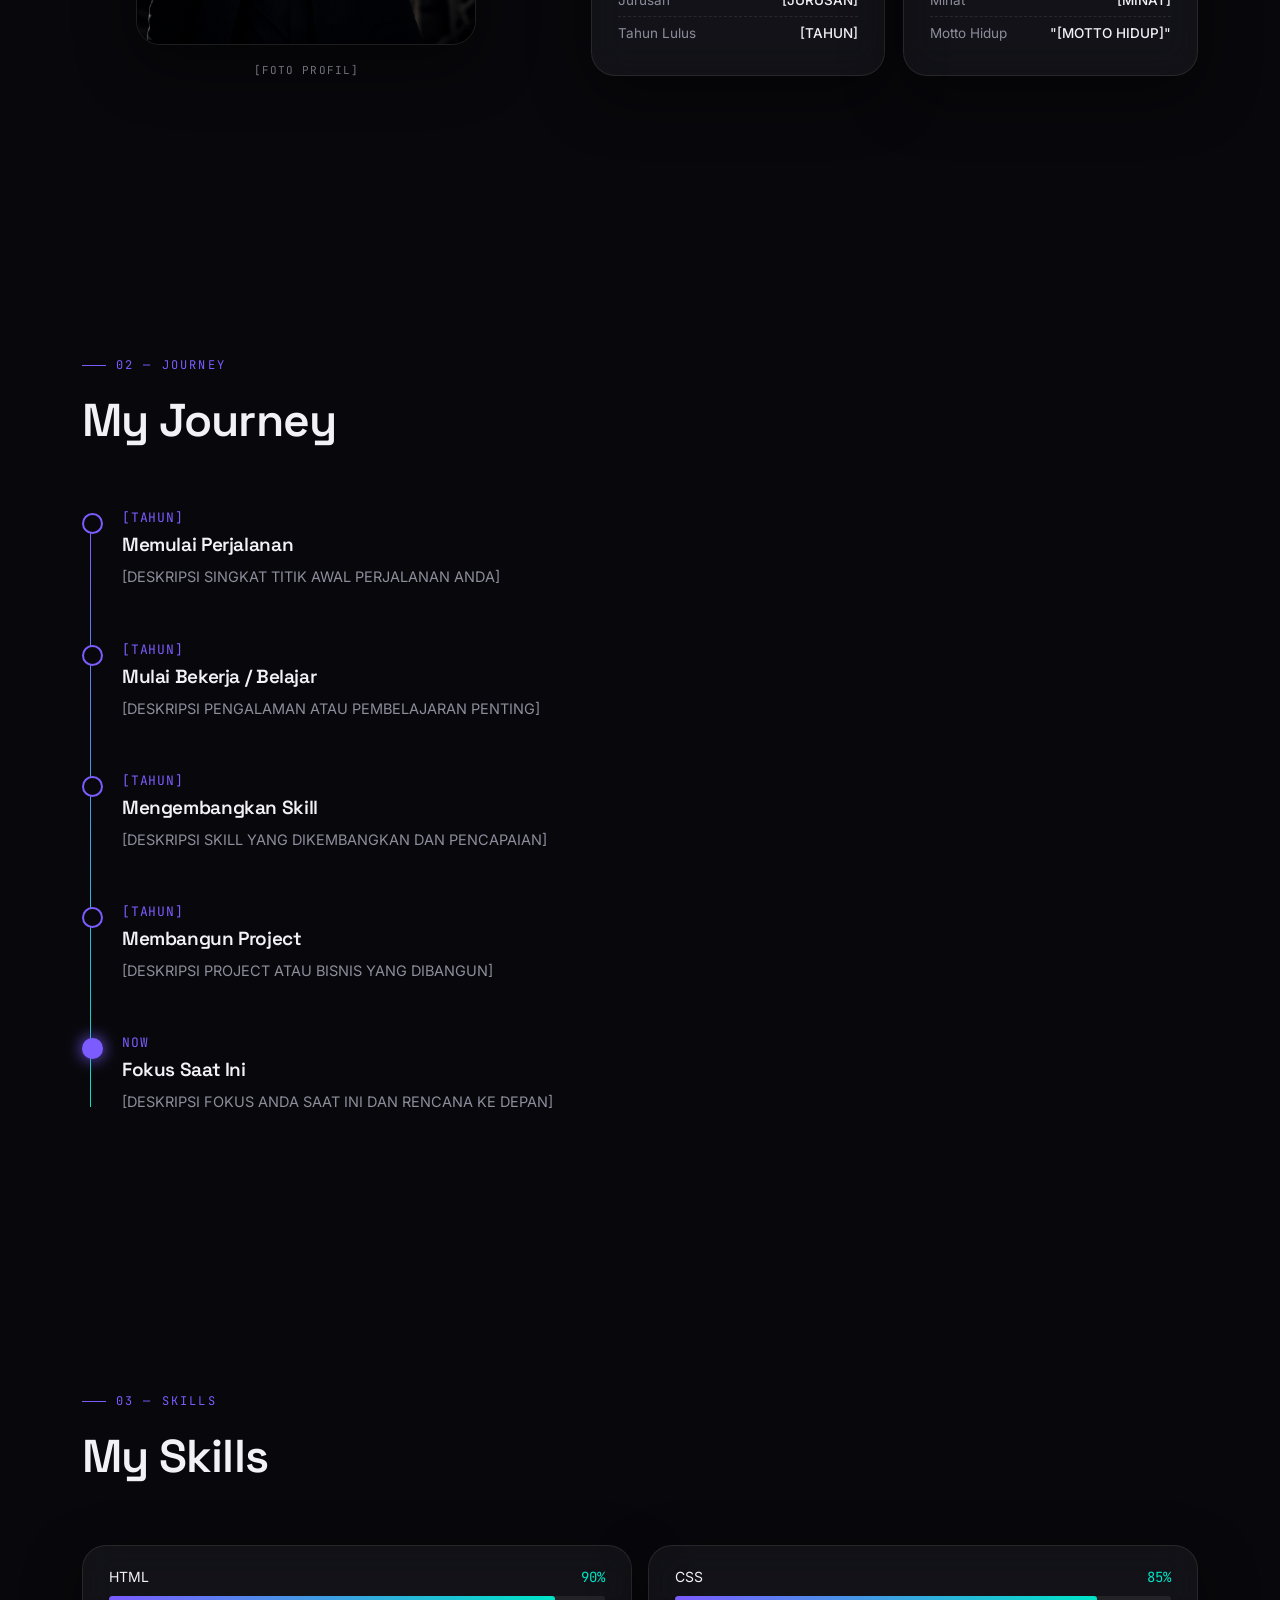
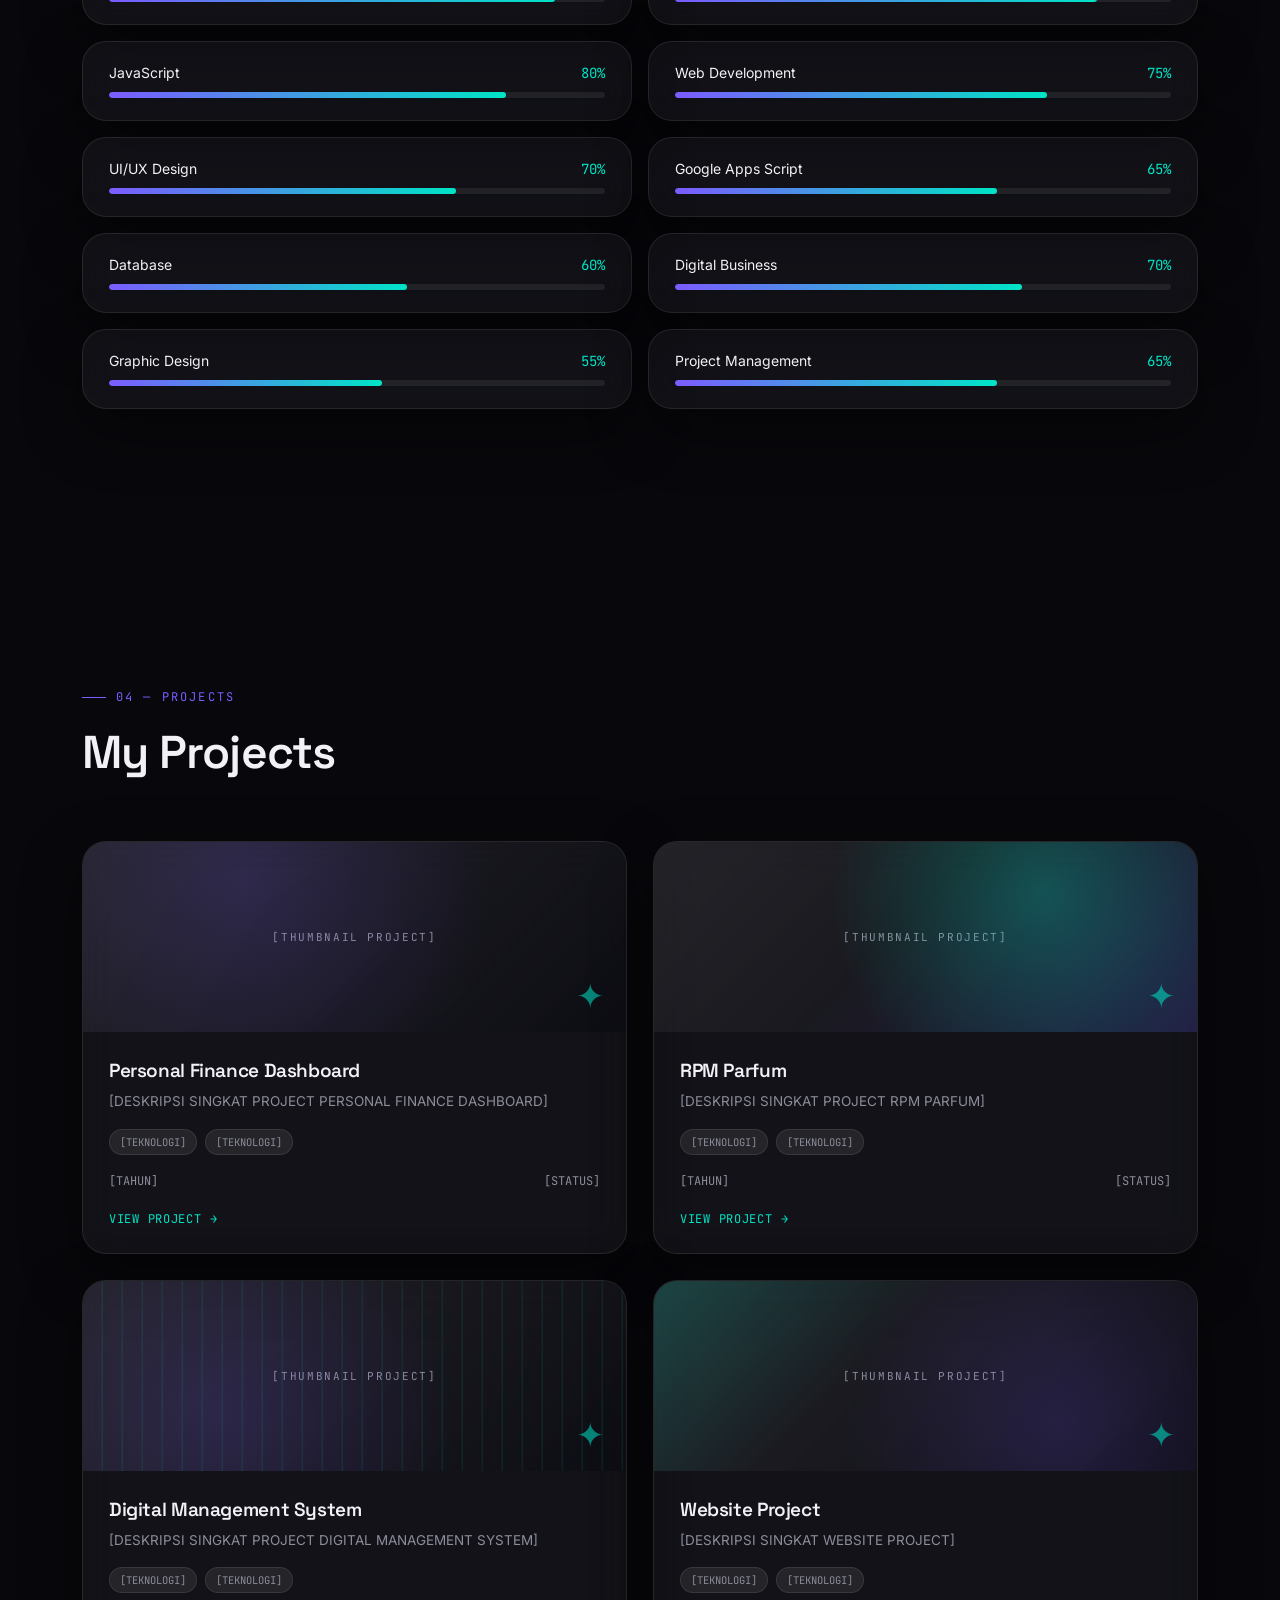
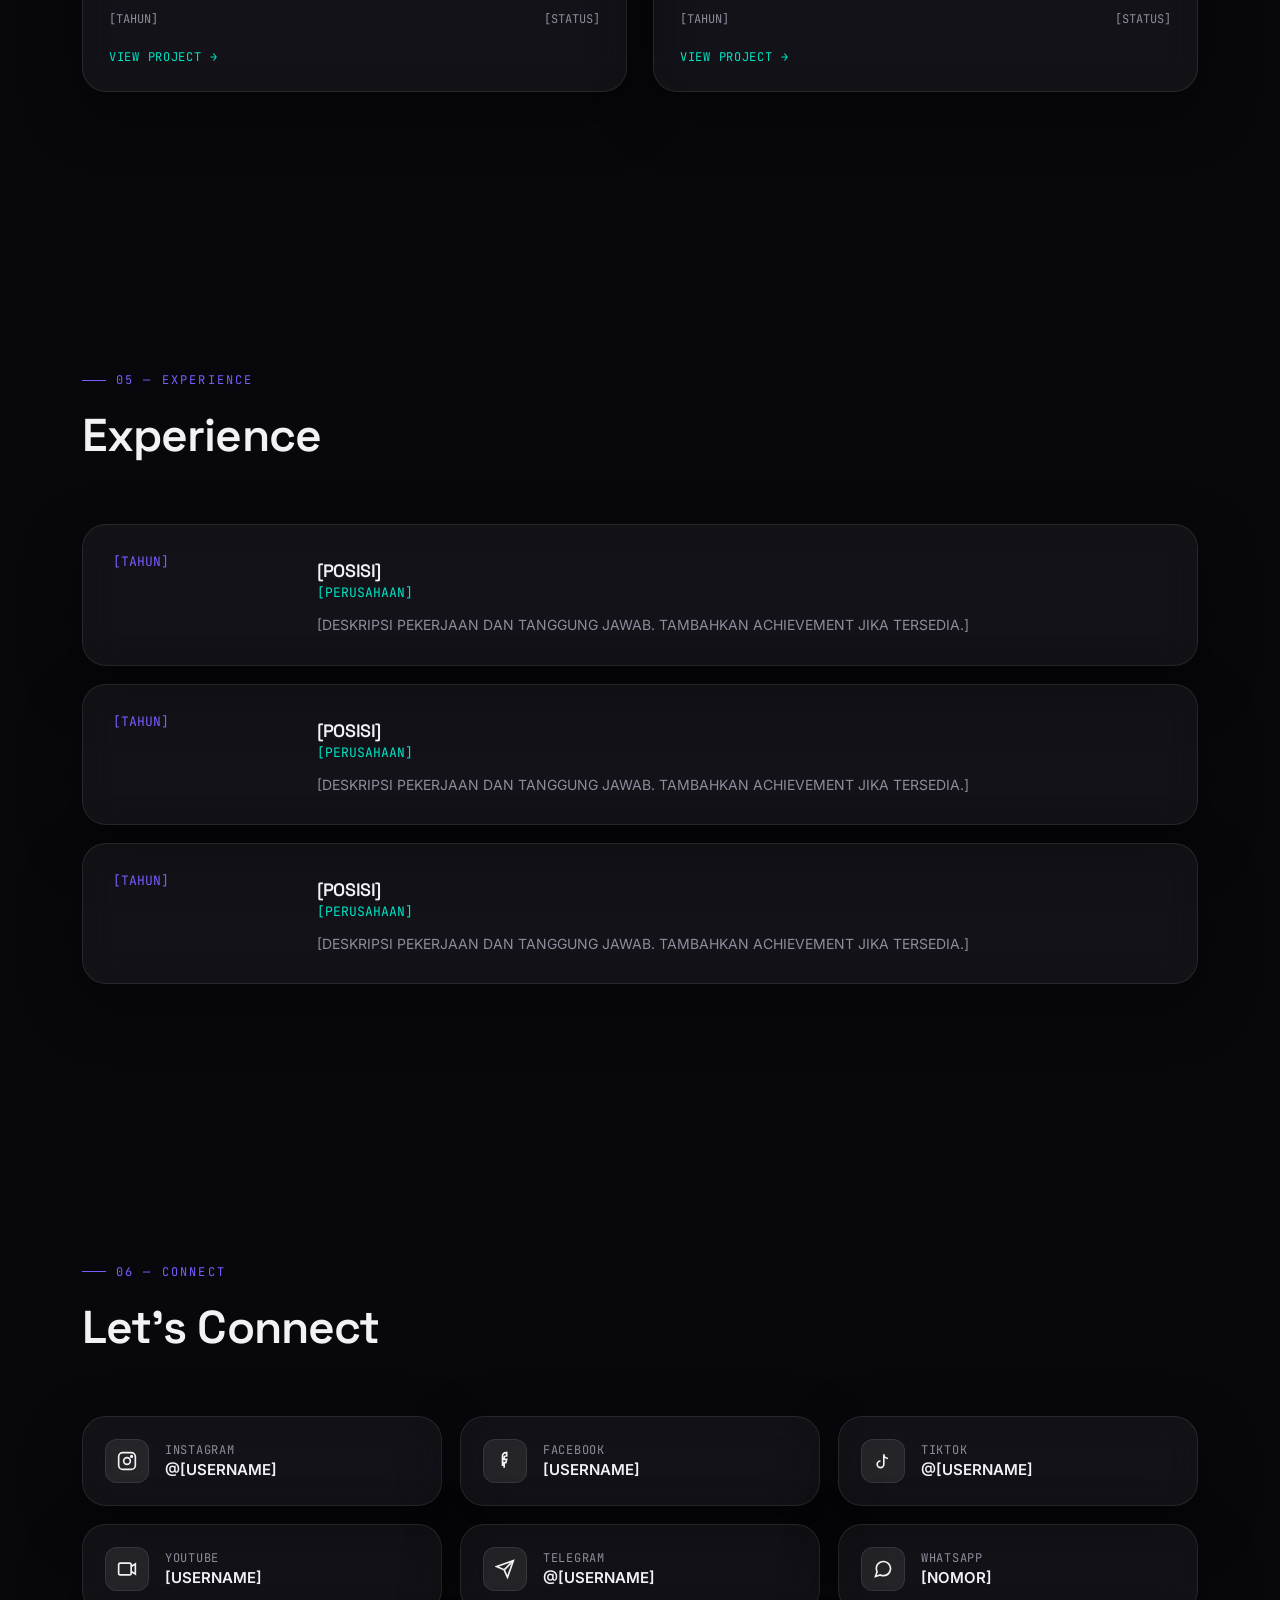
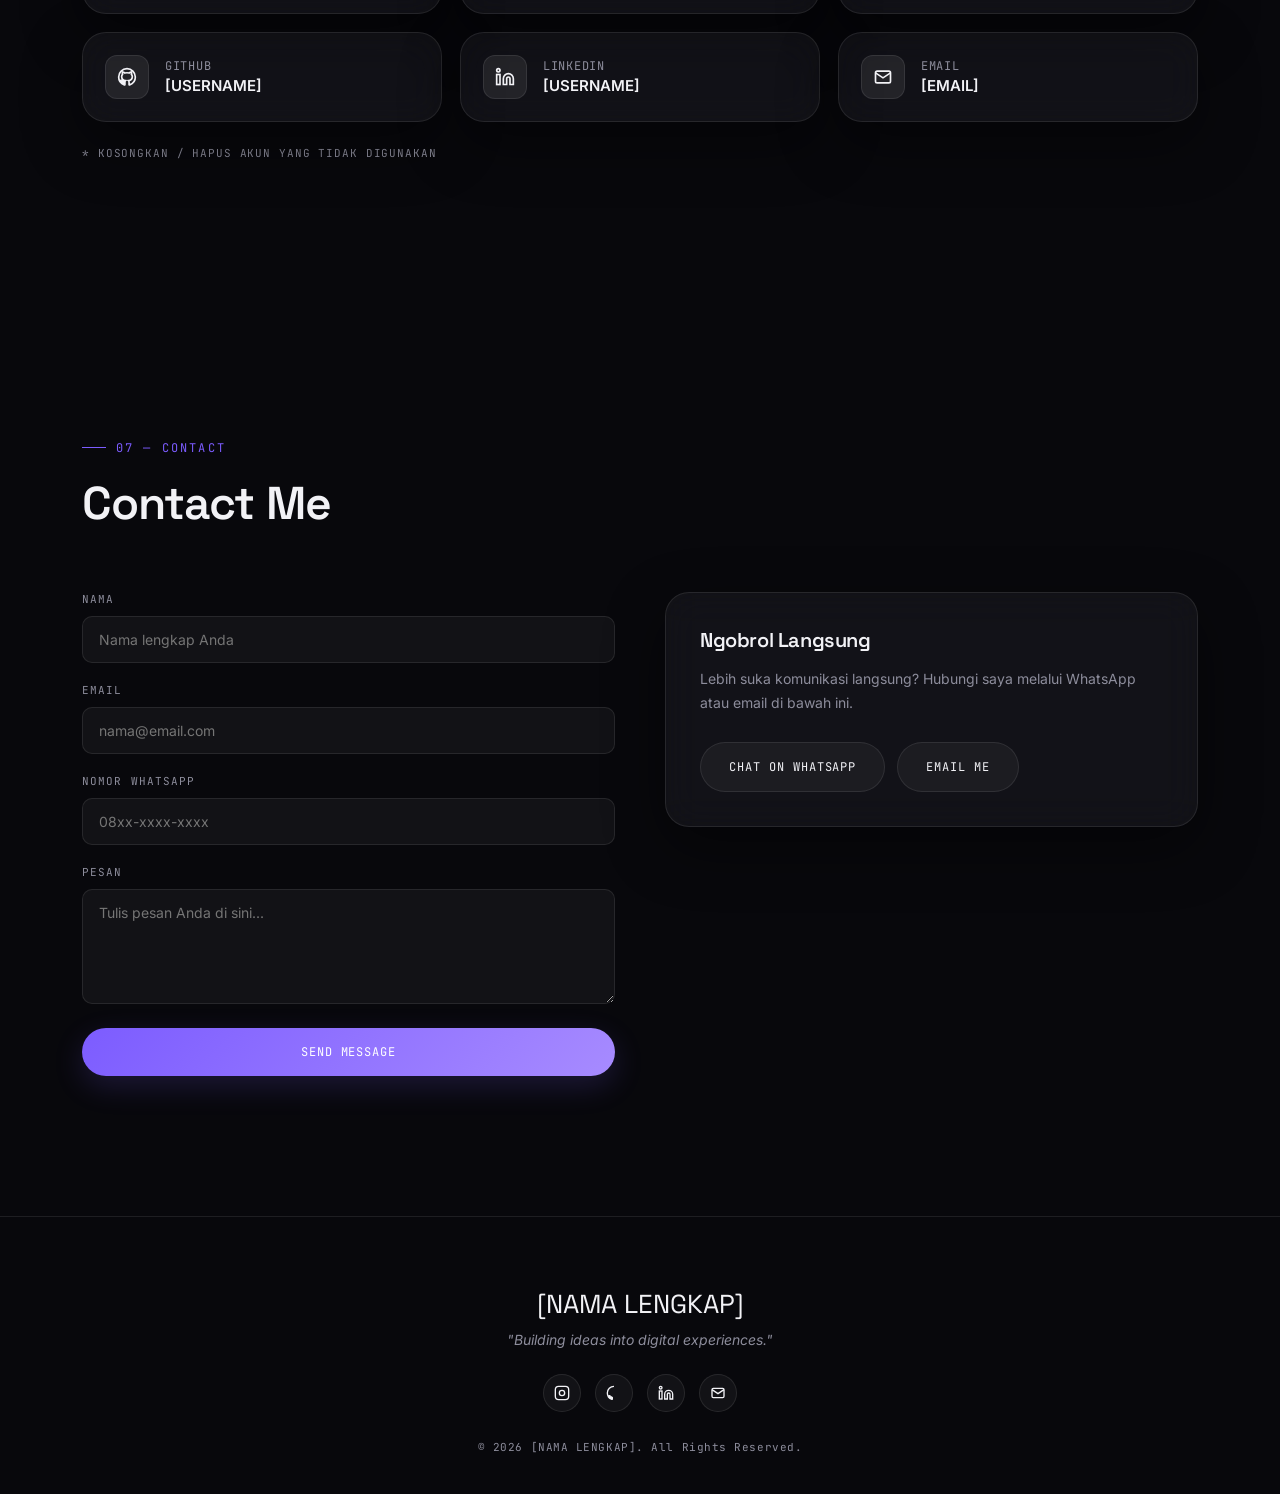
==== commit d9fc521c: "Enhance portfolio visual effects" ====
--- a/index.html
+++ b/index.html
@@ -105,6 +105,13 @@
    BACKGROUND FX
 ============================================ */
 #bg-canvas{position:fixed;inset:0;z-index:0;pointer-events:none;opacity:.55;}
+.spotlight{
+  position:fixed;width:620px;height:620px;left:0;top:0;z-index:0;pointer-events:none;
+  transform:translate(-50%,-50%);opacity:0;
+  background:radial-gradient(circle, rgba(124,92,255,.14) 0%, rgba(0,229,199,.055) 28%, transparent 68%);
+  transition:opacity .45s var(--ease);
+}
+body:hover .spotlight{opacity:1;}
 .grid-overlay{
   position:fixed;inset:0;z-index:0;pointer-events:none;
   background-image:
@@ -171,6 +178,7 @@
   box-shadow:var(--shadow);
   transition:top .4s var(--ease), background .4s;
 }
+#scroll-progress{position:fixed;top:0;left:0;width:0;height:2px;z-index:1002;background:linear-gradient(90deg,var(--accent),var(--accent-2));box-shadow:0 0 14px var(--accent);}
 .nav-logo{
   font-family:var(--font-mono);font-size:12px;font-weight:500;
   padding:0 14px;color:var(--accent);letter-spacing:.05em;
@@ -260,10 +268,14 @@
   position:relative;height:460px;display:flex;align-items:center;justify-content:center;
   perspective:1200px;
 }
+.hero-stage::before{content:"";position:absolute;width:360px;height:360px;border-radius:50%;background:conic-gradient(from 180deg,transparent,var(--accent),transparent,var(--accent-2),transparent);filter:blur(22px);opacity:.22;animation:spin 12s linear infinite;}
+.hero-stage::after{content:"";position:absolute;width:330px;height:330px;border:1px dashed rgba(255,255,255,.18);border-radius:50%;animation:spin 18s linear infinite reverse;}
+@keyframes spin{to{transform:rotate(360deg);}}
 .hero-3d{
   position:relative;width:280px;height:280px;transform-style:preserve-3d;
   animation:floaty 6s ease-in-out infinite;
 }
+.hero-3d{z-index:1;will-change:transform;}
 @keyframes floaty{0%,100%{transform:translateY(0px) rotateX(0deg);}50%{transform:translateY(-18px) rotateX(4deg);}}
 .ring{
   position:absolute;inset:0;border-radius:50%;border:1px solid var(--accent);
@@ -278,6 +290,7 @@
   box-shadow:0 0 80px var(--accent-soft), inset 0 0 40px rgba(255,255,255,.2);
   animation:pulse 4s ease-in-out infinite;
 }
+.core-sphere::after{content:"";position:absolute;inset:14%;border-radius:inherit;border:1px solid rgba(255,255,255,.42);box-shadow:inset 0 0 18px rgba(255,255,255,.2);}
 @keyframes pulse{0%,100%{filter:brightness(1);}50%{filter:brightness(1.15);}}
 .glass-panel{
   position:absolute;width:90px;height:120px;border-radius:14px;
@@ -382,6 +395,11 @@
   font-family:var(--font-mono);font-size:11px;color:var(--text-muted);letter-spacing:.15em;text-transform:uppercase;
   position:relative;overflow:hidden;
 }
+.project-card:nth-child(2) .project-thumb::before{background:radial-gradient(circle at 72% 28%,rgba(0,229,199,.28),transparent 52%),linear-gradient(135deg,transparent 45%,rgba(124,92,255,.2));}
+.project-card:nth-child(3) .project-thumb::before{background:repeating-linear-gradient(90deg,transparent 0 18px,rgba(0,229,199,.09) 19px 20px),radial-gradient(circle at 25% 70%,var(--accent-soft),transparent 55%);}
+.project-card:nth-child(4) .project-thumb::before{background:linear-gradient(135deg,rgba(0,229,199,.18),transparent 40%),radial-gradient(circle at 75% 75%,var(--accent-soft),transparent 50%);}
+.project-thumb::after{content:"✦";position:absolute;right:20px;bottom:14px;font-size:34px;color:var(--accent-2);opacity:.55;animation:twinkle 2.8s ease-in-out infinite;}
+@keyframes twinkle{50%{transform:scale(1.35) rotate(24deg);opacity:1;}}
 .project-thumb::before{
   content:"";position:absolute;inset:0;
   background:radial-gradient(circle at 30% 20%, var(--accent-soft), transparent 60%);
@@ -467,6 +485,10 @@
 .skip-link{position:absolute;left:-999px;top:0;background:var(--accent);color:#fff;padding:10px 16px;z-index:10001;border-radius:0 0 8px 0;}
 .skip-link:focus{left:0;}
 :focus-visible{outline:2px solid var(--accent);outline-offset:3px;}
+@media (prefers-reduced-motion: no-preference){
+  .glass{transition:transform .35s var(--ease),border-color .35s var(--ease),background .35s var(--ease);}
+  .glass:hover{background:var(--surface-strong);}
+}
 </style>
 </head>
 <body>
@@ -482,6 +504,7 @@
 
 <!-- BACKGROUND -->
 <canvas id="bg-canvas"></canvas>
+<div class="spotlight" id="spotlight"></div>
 <div class="grid-overlay"></div>
 <div class="orb orb-1"></div>
 <div class="orb orb-2"></div>
@@ -489,6 +512,7 @@
 <!-- CURSOR -->
 <div class="cursor-dot" id="cursorDot"></div>
 <div class="cursor-ring" id="cursorRing"></div>
+<div id="scroll-progress" aria-hidden="true"></div>
 
 <!-- NAVBAR -->
 <nav id="navbar">
@@ -863,10 +887,12 @@
 /* ============ CUSTOM CURSOR ============ */
 const dot = document.getElementById('cursorDot');
 const ring = document.getElementById('cursorRing');
+const spotlight = document.getElementById('spotlight');
 let mx = window.innerWidth/2, my = window.innerHeight/2, rx = mx, ry = my;
 window.addEventListener('mousemove', e => {
   mx = e.clientX; my = e.clientY;
   dot.style.left = mx + 'px'; dot.style.top = my + 'px';
+  spotlight.style.left = mx + 'px'; spotlight.style.top = my + 'px';
 });
 function animCursor(){
   rx += (mx - rx) * 0.18; ry += (my - ry) * 0.18;
@@ -883,14 +909,36 @@
 const heroStage = document.getElementById('heroStage');
 const hero3d = document.getElementById('hero3d');
 if(heroStage){
+  let heroX = 0, heroY = 0, targetX = 0, targetY = 0;
+  const animateHero = () => {
+    heroX += (targetX - heroX) * .08;
+    heroY += (targetY - heroY) * .08;
+    hero3d.style.transform = `translateY(-4px) rotateY(${heroX}deg) rotateX(${heroY}deg)`;
+    requestAnimationFrame(animateHero);
+  };
+  animateHero();
   heroStage.addEventListener('mousemove', e => {
     const rect = heroStage.getBoundingClientRect();
     const px = (e.clientX - rect.left) / rect.width - 0.5;
     const py = (e.clientY - rect.top) / rect.height - 0.5;
-    hero3d.style.transform = `rotateY(${px*30}deg) rotateX(${-py*30}deg)`;
+    targetX = px * 28;
+    targetY = -py * 22;
   });
   heroStage.addEventListener('mouseleave', () => {
-    hero3d.style.transform = 'rotateY(0deg) rotateX(0deg)';
+    targetX = 0; targetY = 0;
+  });
+}
+
+/* ============ MAGNETIC BUTTONS ============ */
+if(!window.matchMedia('(prefers-reduced-motion: reduce)').matches && window.innerWidth > 900){
+  document.querySelectorAll('.btn-primary').forEach(button => {
+    button.addEventListener('mousemove', e => {
+      const rect = button.getBoundingClientRect();
+      const x = (e.clientX - rect.left - rect.width / 2) * .16;
+      const y = (e.clientY - rect.top - rect.height / 2) * .16;
+      button.style.transform = `translate(${x}px, ${y}px)`;
+    });
+    button.addEventListener('mouseleave', () => { button.style.transform = ''; });
   });
 }
 
@@ -906,7 +954,9 @@
   navLinks.forEach(link => {
     link.classList.toggle('active', link.getAttribute('href') === '#' + current);
   });
-});
+  const maxScroll = document.documentElement.scrollHeight - window.innerHeight;
+  document.getElementById('scroll-progress').style.width = (maxScroll ? window.scrollY / maxScroll * 100 : 0) + '%';
+}, { passive: true });
 
 /* ============ MOBILE MENU ============ */
 const hamburgerBtn = document.getElementById('hamburgerBtn');
@@ -1026,6 +1076,22 @@
     ctx.globalAlpha = p.o;
     ctx.fill();
   });
+  ctx.lineWidth = .55;
+  for(let i = 0; i < particles.length; i++){
+    for(let j = i + 1; j < particles.length; j++){
+      const dx = particles[i].x - particles[j].x;
+      const dy = particles[i].y - particles[j].y;
+      const distance = Math.hypot(dx, dy);
+      if(distance < 105){
+        ctx.beginPath();
+        ctx.moveTo(particles[i].x, particles[i].y);
+        ctx.lineTo(particles[j].x, particles[j].y);
+        ctx.strokeStyle = accent;
+        ctx.globalAlpha = (1 - distance / 105) * .16;
+        ctx.stroke();
+      }
+    }
+  }
   ctx.globalAlpha = 1;
   if(!reducedMotion) requestAnimationFrame(drawParticles);
 }
